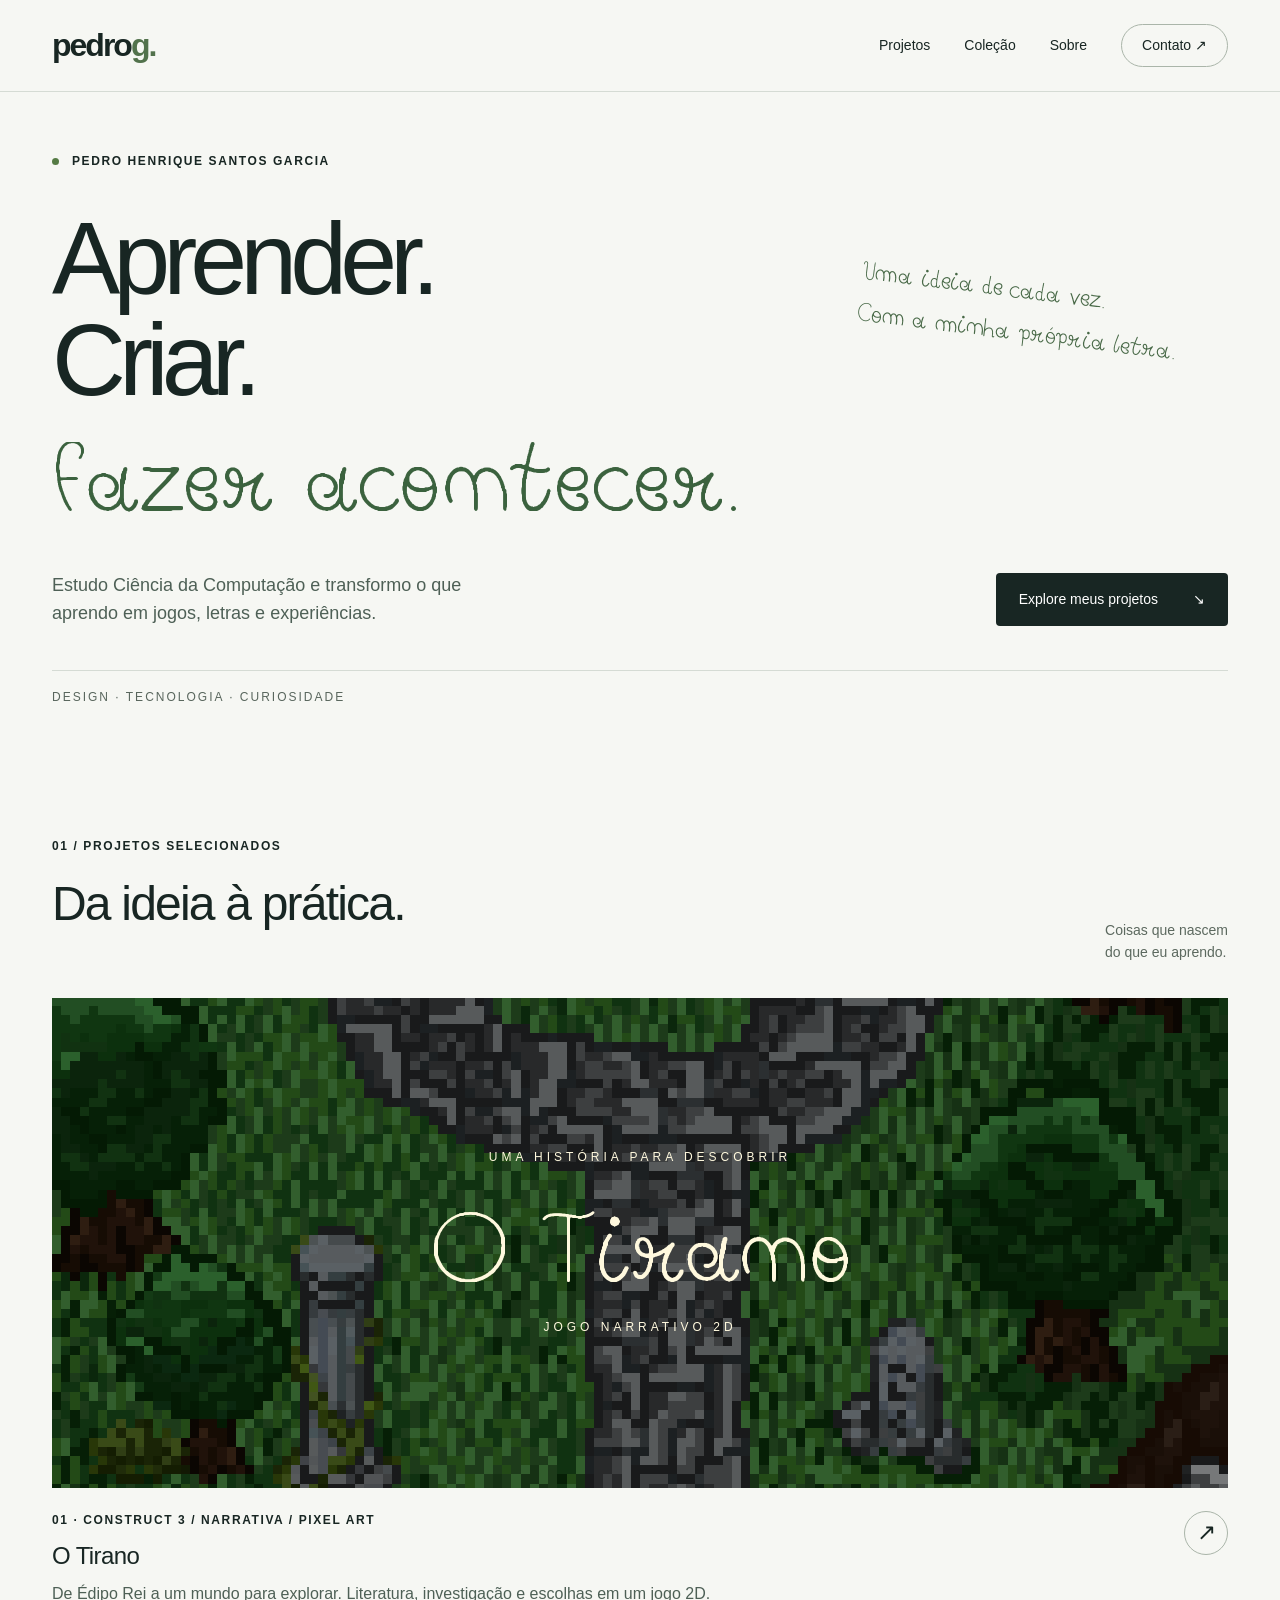
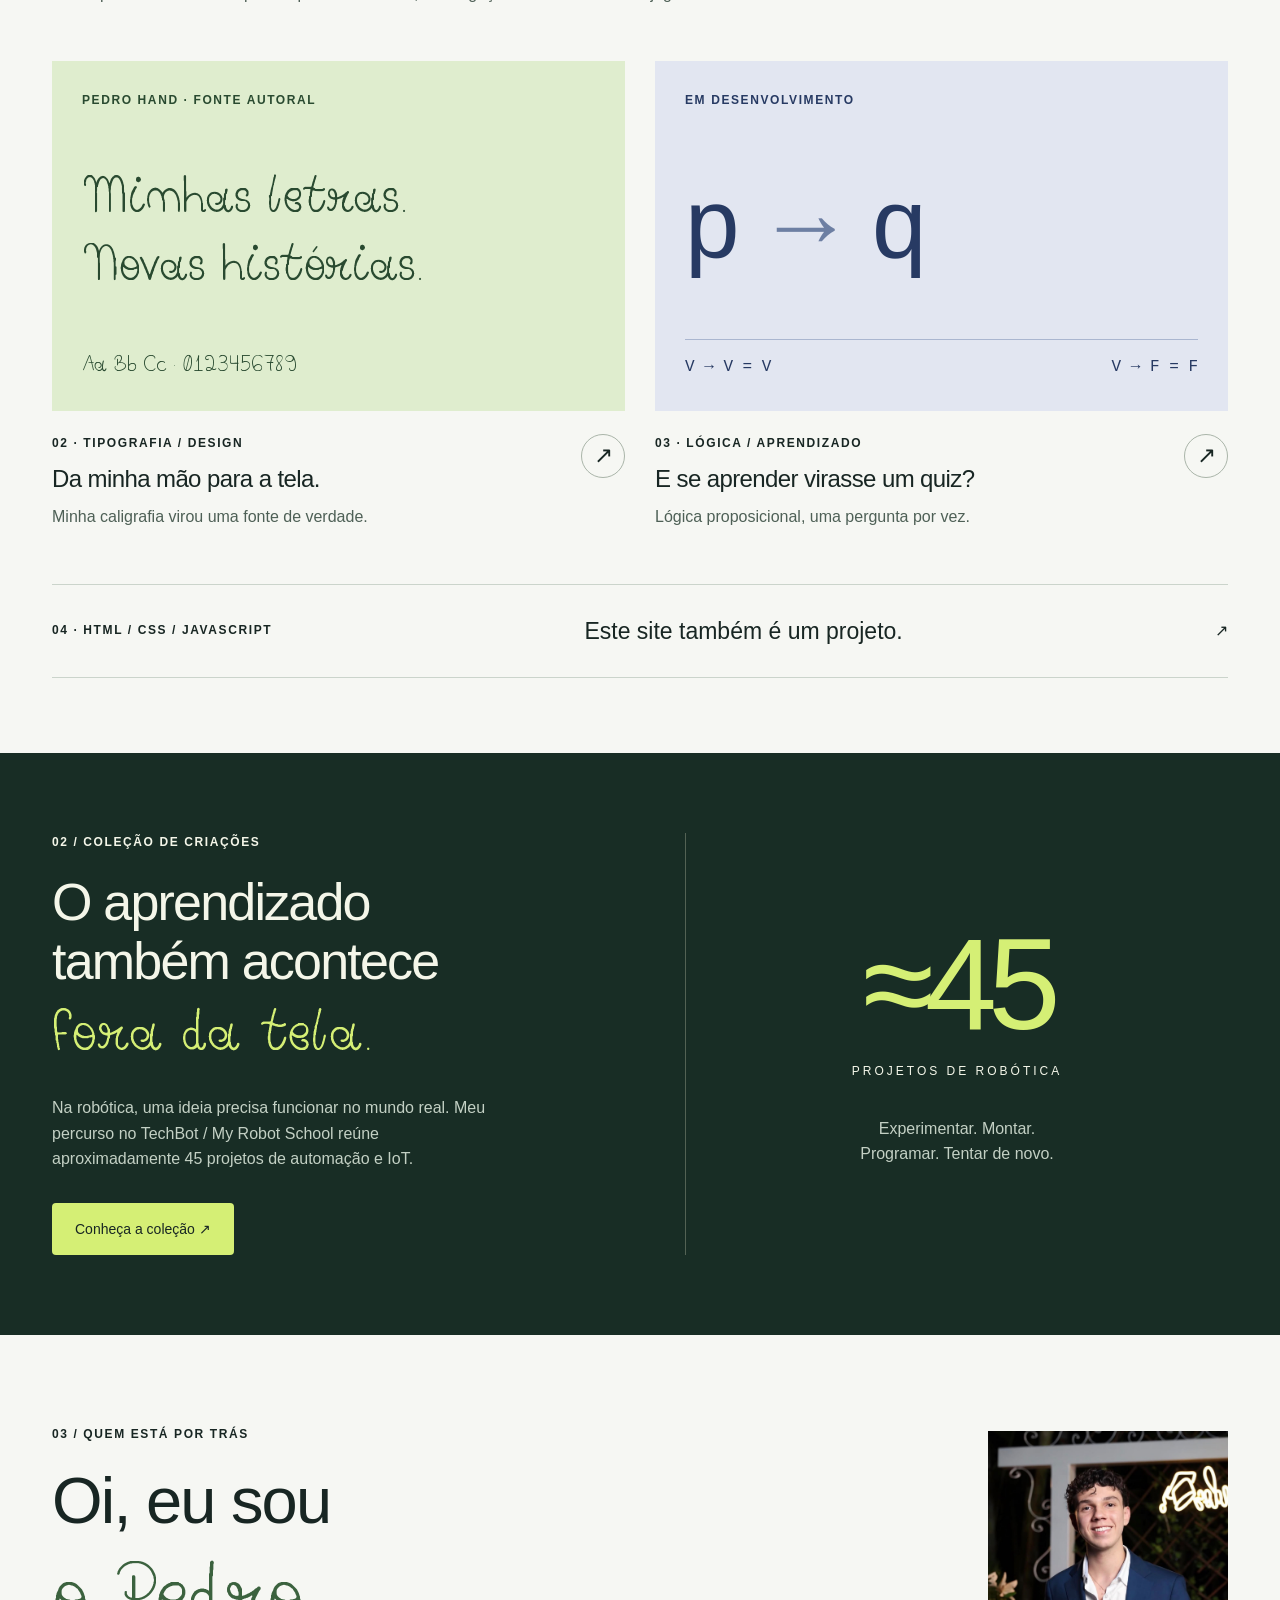
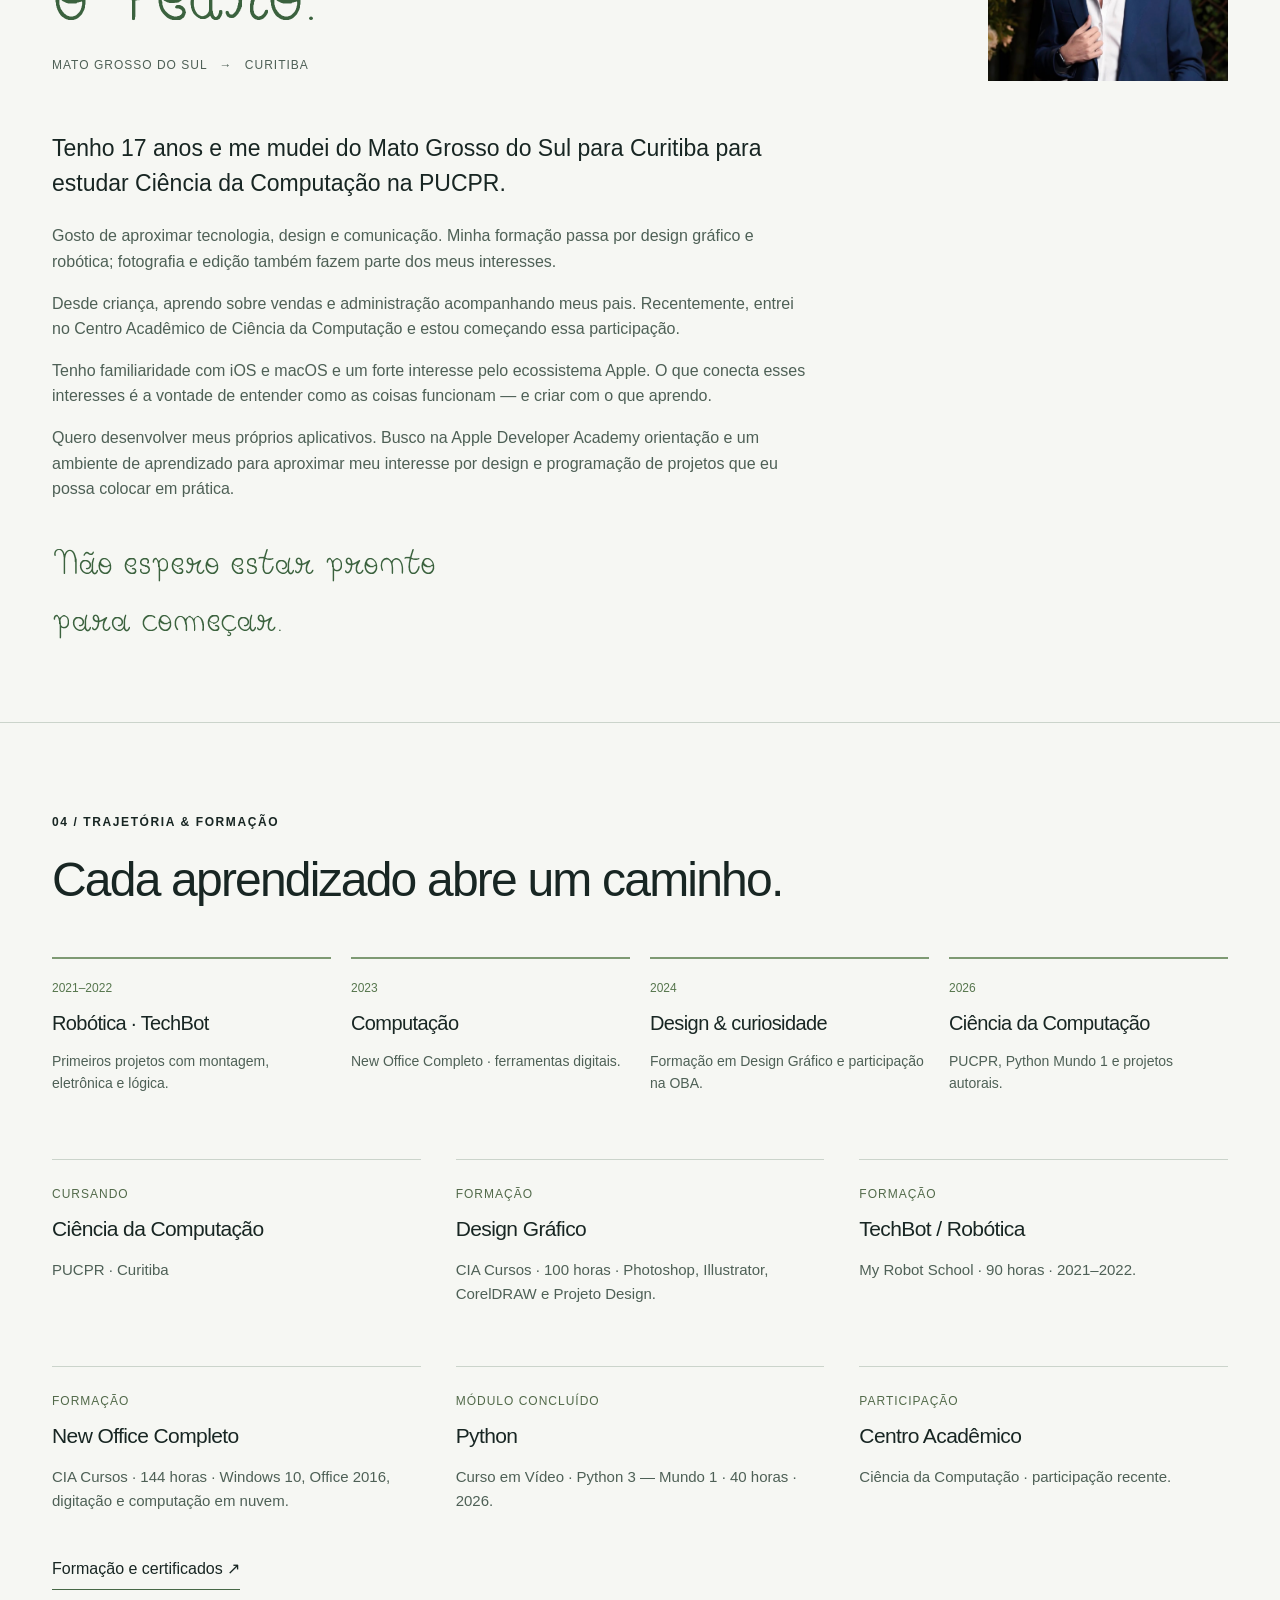
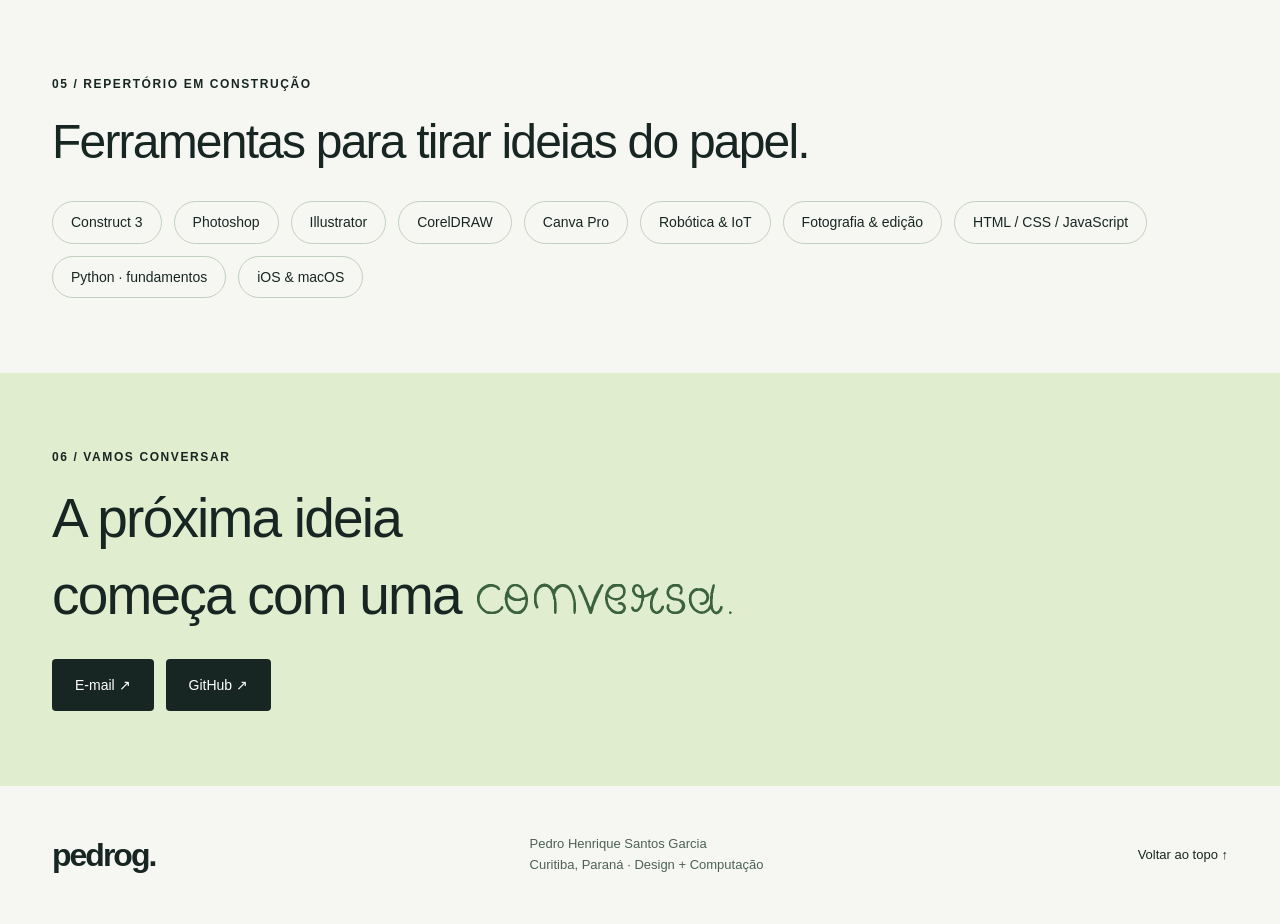
==== index.html @ 41eb8ca7 "Reposiciona retrato com formato original" ====
<!doctype html>
<html lang="pt-BR">
<head>
<meta charset="utf-8">
<meta name="viewport" content="width=device-width, initial-scale=1">
<meta name="description" content="Aprender, criar, fazer acontecer. Projetos de Pedro Henrique Santos Garcia: design, jogos e Ciência da Computação.">
<meta name="theme-color" content="#182623">
<title>Aprender, criar, fazer acontecer — Pedro Garcia</title>
<link rel="icon" href="assets/icons/favicon.svg" type="image/svg+xml">
<link rel="preload" href="assets/fonts/PedroHand-Regular.woff2" as="font" type="font/woff2" crossorigin>
<link rel="stylesheet" href="style.css?v=portrait-original">
<script src="script.js" defer>
</script>
</head>
<body>
<a class="skip" href="#conteudo">Pular para o conteúdo</a>
<header class="header">
<a class="brand" href="index.html" aria-label="Pedro Garcia, início">pedro<span>g.</span>
</a>
<nav aria-label="Navegação principal">
<a href="index.html#projetos">Projetos</a>
<a href="projetos/robotica-iot.html">Coleção</a>
<a href="index.html#sobre">Sobre</a>
<a class="nav-contact" href="index.html#contato">Contato <span aria-hidden="true">↗</span>
</a>
</nav>
</header>
<main id="conteudo">
<section class="hero wrap">
<div class="eyebrow">
<span class="dot">
</span> PEDRO HENRIQUE SANTOS GARCIA</div>
<h1>Aprender.<br>Criar.<br>
<span class="hand">Fazer acontecer.</span>
</h1>
<div class="hero-bottom">
<p>Estudo Ciência da Computação e transformo o que aprendo em jogos, letras e experiências.</p>
<a class="button" href="#projetos">Explore meus projetos <span aria-hidden="true">↘</span>
</a>
</div>
<div class="hero-note">Uma ideia de cada vez.<br>Com a minha própria letra.</div>
<div class="hero-index">DESIGN · TECNOLOGIA · CURIOSIDADE</div>
</section>
<section id="projetos" class="wrap section">
<div class="section-heading">
<div>
<span class="eyebrow">01 / PROJETOS SELECIONADOS</span>
<h2>Da ideia à prática.</h2>
</div>
<p>Coisas que nascem<br>do que eu aprendo.</p>
</div>
<a class="featured project-link" href="projetos/o-tirano.html">
<div class="game-cover">
<img src="assets/images/tirano-mapa.png" alt="Mapa em pixel art de O Tirano, com uma estrada entre árvores e ruínas" width="1920" height="1920">
<div class="game-title">
<span>UMA HISTÓRIA PARA DESCOBRIR</span>
<strong>O Tirano</strong>
<span>JOGO NARRATIVO 2D</span>
</div>
</div>
<div class="project-info">
<div>
<span class="eyebrow">01 · CONSTRUCT 3 / NARRATIVA / PIXEL ART</span>
<h3>O Tirano</h3>
<p>De Édipo Rei a um mundo para explorar. Literatura, investigação e escolhas em um jogo 2D.</p>
</div>
<span class="round" aria-label="Conhecer O Tirano">↗</span>
</div>
</a>
<div class="project-grid">
<a class="project-link" href="projetos/fonte-autoral.html">
<div class="font-cover">
<span class="eyebrow">PEDRO HAND · FONTE AUTORAL</span>
<span class="hand">Minhas letras.<br>Novas histórias.</span>
<span>Aa Bb Cc · 0123456789</span>
</div>
<div class="project-info">
<div>
<span class="eyebrow">02 · TIPOGRAFIA / DESIGN</span>
<h3>Da minha mão para a tela.</h3>
<p>Minha caligrafia virou uma fonte de verdade.</p>
</div>
<span class="round" aria-hidden="true">↗</span>
</div>
</a>
<a class="project-link" href="projetos/quiz-logica.html">
<div class="logic-cover">
<span class="eyebrow">EM DESENVOLVIMENTO</span>
<span class="logic">p <span>→</span> q</span>
<div class="truth">
<span>V → V = V</span>
<span>V → F = F</span>
</div>
</div>
<div class="project-info">
<div>
<span class="eyebrow">03 · LÓGICA / APRENDIZADO</span>
<h3>E se aprender virasse um quiz?</h3>
<p>Lógica proposicional, uma pergunta por vez.</p>
</div>
<span class="round" aria-hidden="true">↗</span>
</div>
</a>
</div>
<a class="portfolio-row" href="projetos/portfolio-web.html">
<span class="eyebrow">04 · HTML / CSS / JAVASCRIPT</span>
<strong>Este site também é um projeto.</strong>
<span aria-hidden="true">↗</span>
</a>
</section>
<section class="collection-band">
<div class="wrap collection-layout">
<div>
<span class="eyebrow">02 / COLEÇÃO DE CRIAÇÕES</span>
<h2>O aprendizado<br>também acontece<br>
<span class="hand">fora da tela.</span>
</h2>
<p>Na robótica, uma ideia precisa funcionar no mundo real. Meu percurso no TechBot / My Robot School reúne aproximadamente 45 projetos de automação e IoT.</p>
<a class="button light" href="projetos/robotica-iot.html">Conheça a coleção ↗</a>
</div>
<div class="collection-number">
<strong>≈45</strong>
<span>PROJETOS DE ROBÓTICA</span>
<p>Experimentar. Montar.<br>Programar. Tentar de novo.</p>
</div>
</div>
</section>
<section id="sobre" class="wrap section about">
<div class="about-intro">
<div>
<span class="eyebrow">03 / QUEM ESTÁ POR TRÁS</span>
<h2>Oi, eu sou<br>
<span class="hand">o Pedro.</span>
</h2>
<p class="location">MATO GROSSO DO SUL <span>→</span> CURITIBA</p>
</div>
<figure class="portrait-original"><img src="assets/images/pedro-retrato.png" alt="Pedro sorrindo, de blazer azul e camisa branca." width="1179" height="1227" loading="lazy"></figure>
</div>
<div class="about-copy">
<p class="lead">Tenho 17 anos e me mudei do Mato Grosso do Sul para Curitiba para estudar Ciência da Computação na PUCPR.</p>
<p>Gosto de aproximar tecnologia, design e comunicação. Minha formação passa por design gráfico e robótica; fotografia e edição também fazem parte dos meus interesses.</p>
<p>Desde criança, aprendo sobre vendas e administração acompanhando meus pais. Recentemente, entrei no Centro Acadêmico de Ciência da Computação e estou começando essa participação.</p>
<p>Tenho familiaridade com iOS e macOS e um forte interesse pelo ecossistema Apple. O que conecta esses interesses é a vontade de entender como as coisas funcionam — e criar com o que aprendo.</p>
<p>Quero desenvolver meus próprios aplicativos. Busco na Apple Developer Academy orientação e um ambiente de aprendizado para aproximar meu interesse por design e programação de projetos que eu possa colocar em prática.</p>
<blockquote class="hand">Não espero estar pronto<br>para começar.</blockquote>
</div>
</section>
<section class="wrap section trajectory">
<span class="eyebrow">04 / TRAJETÓRIA & FORMAÇÃO</span>
<h2>Cada aprendizado abre um caminho.</h2>
<ol class="timeline">
<li><span>2021–2022</span><h3>Robótica · TechBot</h3><p>Primeiros projetos com montagem, eletrônica e lógica.</p></li>
<li><span>2023</span><h3>Computação</h3><p>New Office Completo · ferramentas digitais.</p></li>
<li><span>2024</span><h3>Design & curiosidade</h3><p>Formação em Design Gráfico e participação na OBA.</p></li>
<li><span>2026</span><h3>Ciência da Computação</h3><p>PUCPR, Python Mundo 1 e projetos autorais.</p></li>
</ol>
<div class="courses">
<article>
<span>CURSANDO</span>
<h3>Ciência da Computação</h3>
<p>PUCPR · Curitiba</p>
</article>
<article>
<span>FORMAÇÃO</span>
<h3>Design Gráfico</h3>
<p>CIA Cursos · 100 horas · Photoshop, Illustrator, CorelDRAW e Projeto Design.</p>
</article>
<article>
<span>FORMAÇÃO</span>
<h3>TechBot / Robótica</h3>
<p>My Robot School · 90 horas · 2021–2022.</p>
</article>
<article>
<span>FORMAÇÃO</span>
<h3>New Office Completo</h3>
<p>CIA Cursos · 144 horas · Windows 10, Office 2016, digitação e computação em nuvem.</p>
</article>
<article>
<span>MÓDULO CONCLUÍDO</span>
<h3>Python</h3>
<p>Curso em Vídeo · Python 3 — Mundo 1 · 40 horas · 2026.</p>
</article>
<article>
<span>PARTICIPAÇÃO</span>
<h3>Centro Acadêmico</h3>
<p>Ciência da Computação · participação recente.</p>
</article>
</div>
<a class="text-link" href="certificados.html">Formação e certificados ↗</a>
</section>
<section class="wrap section toolkit">
<span class="eyebrow">05 / REPERTÓRIO EM CONSTRUÇÃO</span>
<h2>Ferramentas para tirar ideias do papel.</h2>
<div class="tags">
<span>Construct 3</span>
<span>Photoshop</span>
<span>Illustrator</span>
<span>CorelDRAW</span>
<span>Canva Pro</span>
<span>Robótica & IoT</span>
<span>Fotografia & edição</span>
<span>HTML / CSS / JavaScript</span>
<span>Python · fundamentos</span>
<span>iOS & macOS</span>
</div>
</section>
<section id="contato" class="contact">
<div class="wrap">
<span class="eyebrow">06 / VAMOS CONVERSAR</span>
<h2>A próxima ideia<br>começa com uma <span class="hand">conversa.</span>
</h2>
<div data-contact>
<a class="button" href="mailto:ex.pedrog@gmail.com">ex.pedrog@gmail.com ↗</a>
<a class="button" href="https://github.com/expedrog-dev">GitHub ↗</a>
</div>
</div>
</section>
</main>
<footer>
<a class="brand" href="index.html">pedrog.</a>
<p>Pedro Henrique Santos Garcia<br>Curitiba, Paraná · Design + Computação</p>
<a href="#conteudo">Voltar ao topo ↑</a>
</footer>
</body>
</html>
---- style.css ----
@font-face {
  font-family:Pedro Hand;
  src:url('assets/fonts/PedroHand-Regular.woff2') format('woff2');
  font-display:swap
}

* {
  box-sizing:border-box
}

html {
  scroll-behavior:smooth;
  scroll-padding-top:100px
}

body {
  margin:0;
  background:#f6f7f3;
  color:#182623;
  font-family:Arial,Helvetica,sans-serif;
  font-size:16px;
  line-height:1.6
}

a {
  color:inherit;
  text-decoration:none
}

button,input,textarea,select {
  font:inherit
}

a,button,input,textarea,select {
  touch-action:manipulation
}

a:focus-visible,button:focus-visible,input:focus-visible,textarea:focus-visible,select:focus-visible {
  outline:3px solid #ab411f;
  outline-offset:6px
}

::selection {
  background:#d5ef75;
  color:#182623
}

.wrap {
  max-width:1280px;
  margin:auto;
  padding-left:52px;
  padding-right:52px
}

.header {
  display:flex;
  align-items:center;
  justify-content:space-between;
  padding:20px 52px;
  max-width:1384px;
  margin:auto;
  border-bottom:1px solid #d5dbd4
}

.brand {
  font-size:32px;
  font-weight:800;
  letter-spacing:-2px
}

.brand span {
  color:#52724c
}

.header nav {
  display:flex;
  gap:34px;
  align-items:center;
  font-size:14px
}

.nav-contact {
  border:1px solid #aab5a9;
  border-radius:30px;
  padding:9px 20px
}

.skip {
  position:fixed;
  top:-100px;
  background:#d5ef75;
  padding:12px;
  z-index:10
}

.skip:focus {
  top:0
}

.eyebrow {
  font-size:12px;
  letter-spacing:1.6px;
  font-weight:700;
  display:block
}

.dot {
  display:inline-block;
  background:#557b44;
  width:7px;
  height:7px;
  border-radius:50%;
  margin-right:8px
}

.hero {
  position:relative;
  padding-top:60px;
  padding-bottom:40px
}

.hero h1 {
  font-size:clamp(64px,8vw,112px);
  line-height:.98;
  letter-spacing:-7px;
  font-weight:500;
  margin:38px 0 34px
}

.hand {
  font-family:Pedro Hand,cursive;
  font-weight:400;
  letter-spacing:0
}

.hero h1 .hand {
  font-size:.95em;
  color:#3b623e;
  line-height:1.3;
  display:inline-block
}

.hero-bottom {
  display:flex;
  justify-content:space-between;
  align-items:center;
  gap:40px
}

.hero-bottom p {
  max-width:460px;
  font-size:18px;
  margin:0
}

.button {
  display:inline-flex;
  align-items:center;
  justify-content:center;
  gap:35px;
  background:#182623;
  color:#fff;
  padding:15px 23px;
  border-radius:4px;
  font-size:14px;
  min-height:48px
}

.button:hover {
  background:#3b623e
}

.hero-note {
  position:absolute;
  right:100px;
  top:175px;
  transform:rotate(7deg);
  font-family:Pedro Hand,cursive;
  font-size:26px;
  color:#476846
}

.hero-index {
  margin-top:42px;
  border-top:1px solid #d5dbd4;
  padding-top:17px;
  font-size:12px;
  letter-spacing:2px;
  color:#59665d
}

.section {
  padding-top:90px;
  padding-bottom:75px
}

.section-heading {
  display:flex;
  justify-content:space-between;
  align-items:end;
  margin-bottom:34px
}

.section-heading p {
  font-size:14px;
  color:#5c695f;
  margin:0
}

h2 {
  font-size:clamp(32px,4vw,48px);
  font-weight:500;
  line-height:1.15;
  letter-spacing:-1.8px;
  margin:20px 0 32px
}

h3 {
  line-height:1.3;
  font-size:24px;
  font-weight:500;
  letter-spacing:-.6px;
  margin:10px 0
}

p {
  color:#4e6056
}

img {
  max-width:100%;
  display:block
}

.game-cover {
  height:490px;
  position:relative;
  overflow:hidden;
  background:#193820
}

.game-cover img {
  width:100%;
  height:100%;
  object-fit:cover;
  object-position:50% 47%;
  image-rendering:pixelated;
  filter:brightness(.56);
  transition:transform .5s
}

.game-title {
  position:absolute;
  inset:0;
  display:flex;
  align-items:center;
  justify-content:center;
  flex-direction:column;
  color:#fff9de
}

.game-title strong {
  font:100px 'Pedro Hand',cursive;
  line-height:1.5
}

.game-title span {
  font-size:12px;
  letter-spacing:4px
}

.project-info {
  display:flex;
  justify-content:space-between;
  gap:20px;
  padding:23px 0 32px
}

.project-info p {
  margin:7px 0 0;
  max-width:680px
}

.round {
  flex-shrink:0;
  width:44px;
  height:44px;
  border:1px solid #aab5a9;
  border-radius:50%;
  display:grid;
  place-items:center;
  font-size:23px
}

.project-link:hover .round {
  background:#d5ef75
}

.project-link:hover .game-cover img {
  transform:scale(1.025)
}

.project-grid {
  display:grid;
  grid-template-columns:1fr 1fr;
  gap:30px;
  margin-top:22px
}

.font-cover,.logic-cover {
  height:350px;
  display:flex;
  flex-direction:column;
  justify-content:space-between;
  padding:30px
}

.font-cover {
  background:#dfedce;
  color:#294a30
}

.font-cover>.hand {
  font-size:52px;
  line-height:1.3
}

.font-cover>span:last-child {
  font-family:Pedro Hand,cursive;
  font-size:23px
}

.logic-cover {
  background:#e2e6f1;
  color:#273a63
}

.logic {
  font-size:98px;
  line-height:1;
  letter-spacing:-5px
}

.logic>span {
  color:#6d7fa3
}

.truth {
  display:flex;
  justify-content:space-between;
  border-top:1px solid #aab6d0;
  padding-top:15px;
  font-family:monospace
}

.portfolio-row {
  display:flex;
  gap:25px;
  align-items:center;
  justify-content:space-between;
  border-block:1px solid #cbd4cb;
  padding:28px 0;
  margin-top:22px
}

.portfolio-row strong {
  font-size:23px;
  font-weight:500
}

.collection-band {
  background:#182d25;
  color:#f4f6e9
}

.collection-layout {
  display:grid;
  grid-template-columns:1fr 1fr;
  gap:90px;
  padding-top:80px;
  padding-bottom:80px
}

.collection-band h2 {
  font-size:52px
}

.collection-band h2 .hand {
  color:#d5ef75;
  font-size:1.16em
}

.collection-band p {
  color:#c3d0c4;
  max-width:440px
}

.light {
  background:#d5ef75;
  color:#182623;
  margin-top:15px
}

.light:hover {
  background:#e4f6ae
}

.collection-number {
  display:flex;
  flex-direction:column;
  align-items:center;
  justify-content:center;
  border-left:1px solid #536254
}

.collection-number strong {
  font-size:130px;
  font-weight:400;
  letter-spacing:-9px;
  color:#d5ef75;
  line-height:1.2
}

.collection-number>span {
  font-size:12px;
  letter-spacing:3px
}

.collection-number p {
  text-align:center;
  margin-top:35px
}

.about {
  display:grid;
  grid-template-columns:1fr 1fr;
  gap:90px
}

.about h2 {
  font-size:65px
}

.about h2 .hand {
  font-size:1.3em;
  color:#3b623e
}

.location {
  font-size:12px;
  letter-spacing:1px;
  margin-top:40px
}

.location span {
  padding:0 8px
}

.lead {
  font-size:23px;
  line-height:1.5;
  color:#182623
}

.about blockquote {
  font-size:36px;
  color:#3b623e;
  margin:30px 0 0
}

.trajectory {
  border-top:1px solid #cbd4cb
}

.timeline {
  display:grid;
  grid-template-columns:repeat(4,1fr);
  list-style:none;
  padding:0;
  gap:20px;
  margin:50px 0
}

.timeline li {
  border-top:2px solid #7e9a73;
  padding-top:15px
}

.timeline li>span {
  font-size:12px;
  color:#56764d
}

.timeline h3 {
  font-size:20px
}

.timeline p {
  font-size:14px
}

.courses {
  display:grid;
  grid-template-columns:repeat(3,1fr);
  gap:25px 35px
}

.courses article {
  border-top:1px solid #cbd4cb;
  padding:20px 0
}

.courses article>span {
  font-size:12px;
  letter-spacing:1px;
  color:#526a4a
}

.courses h3 {
  font-size:21px
}

.courses p {
  font-size:15px
}

.text-link {
  display:inline-block;
  border-bottom:1px solid #476846;
  padding:8px 0
}

.toolkit {
  padding-top:10px
}

.tags {
  display:flex;
  flex-wrap:wrap;
  gap:12px
}

.tags span {
  border:1px solid #c3cfc0;
  border-radius:30px;
  padding:9px 18px;
  font-size:14px
}

.contact {
  background:#e0edcf;
  padding:75px 0
}

.contact h2 {
  max-width:850px;
  font-size:55px
}

.contact .hand {
  color:#3b623e;
  font-size:1.2em
}

footer {
  padding:35px 52px;
  max-width:1384px;
  margin:auto;
  display:flex;
  align-items:center;
  justify-content:space-between;
  gap:25px
}

footer p,footer>a:last-child {
  font-size:13px
}

.detail-hero {
  padding-top:40px;
  padding-bottom:45px
}

.back {
  font-size:14px;
  display:inline-block;
  margin-bottom:45px
}

.detail-hero h1 {
  font-size:clamp(50px,7vw,88px);
  font-weight:500;
  letter-spacing:-4px;
  line-height:1.08;
  margin:24px 0
}

.detail-hero .lead {
  max-width:820px
}

.meta {
  display:flex;
  flex-wrap:wrap;
  gap:12px;
  margin-top:30px
}

.meta span {
  font-size:13px;
  border:1px solid #bdcbbb;
  padding:7px 14px;
  border-radius:25px
}

.detail-content {
  max-width:1000px
}

.detail-content>section {
  padding:45px 0;
  border-bottom:1px solid #cbd4cb
}

.detail-content h2 {
  font-size:34px
}

.detail-content p {
  max-width:790px
}

.detail-visual {
  margin:0
}

.detail-visual img {
  width:100%;
  max-height:600px;
  object-fit:cover
}

.detail-visual figcaption,figcaption {
  font-size:13px;
  color:#5b685d;
  margin-top:10px
}

.two-col {
  display:grid;
  grid-template-columns:1fr 1fr;
  gap:35px
}

.two-col h3 {
  font-size:22px
}

.two-col figure {
  margin:0
}

.two-col img {
  width:100%;
  height:320px;
  object-fit:cover
}

.note {
  padding:28px;
  background:#e8eee3;
  border-left:3px solid #64865c
}

.note p {
  margin:0
}

.specimen {
  background:#dfedce;
  padding:40px;
  margin-top:30px
}

.specimen label {
  display:block;
  font-size:14px;
  margin-bottom:12px
}

.specimen textarea {
  display:block;
  width:100%;
  resize:vertical;
  min-height:210px;
  border:1px solid #87a77b;
  background:transparent;
  padding:20px;
  font-family:Pedro Hand,cursive;
  font-size:48px;
  line-height:1.5;
  color:#294a30
}

.specimen .controls {
  display:flex;
  align-items:center;
  gap:18px;
  margin-top:20px;
  flex-wrap:wrap
}

.specimen .controls label {
  margin:0
}

.specimen input {
  accent-color:#294a30
}

.process {
  padding-left:24px
}

.process li {
  padding:10px 0 10px 10px
}

.status {
  display:inline-block;
  background:#e3e8f5;
  color:#283e69;
  padding:5px 12px;
  border-radius:20px;
  font-size:14px
}

.empty {
  padding:45px;
  border:1px dashed #91a18a;
  background:#edf1e8
}

.empty h3 {
  font-family:Pedro Hand,cursive;
  font-size:35px
}

.filters {
  display:flex;
  gap:10px;
  flex-wrap:wrap;
  margin:25px 0
}

.filters button {
  background:transparent;
  border:1px solid #83977a;
  border-radius:25px;
  padding:9px 18px;
  color:#294a30;
  cursor:pointer
}

.filters button[aria-pressed=true] {
  background:#294a30;
  color:#fff
}

.collection-grid {
  display:grid;
  grid-template-columns:repeat(2,1fr);
  gap:25px
}

.collection-grid article {
  padding:25px;
  border:1px solid #bac9b3
}

.collection-grid video {
  width:100%
}

.collection-grid img {
  aspect-ratio:4/3;
  object-fit:cover
}

.collection-empty[hidden], [hidden] {
  display:none!important
}

.next {
  display:flex;
  justify-content:space-between;
  align-items:center;
  padding:35px 0;
  margin-bottom:35px;
  font-size:23px
}

.glyphs {
  background:white;
  object-fit:contain!important;
  height:auto!important;
  max-height:none!important
}

@media(min-width:1500px) {
  .hero h1 {
  font-size:112px
}


}

@media(max-width:900px) {
  .wrap {
  padding-left:28px;
  padding-right:28px
}

.header {
  padding:18px 28px
}

.hero h1 {
  letter-spacing:-4px
}

.hero-note {
  right:45px;
  top:155px;
  font-size:22px
}

.hero-bottom {
  align-items:start
}

.game-cover {
  height:390px
}

.font-cover,.logic-cover {
  height:300px;
  padding:23px
}

.font-cover>.hand {
  font-size:39px
}

.collection-layout,.about {
  gap:35px
}

.collection-band h2 {
  font-size:42px
}

.collection-number strong {
  font-size:100px
}

.courses {
  grid-template-columns:1fr 1fr
}

.timeline {
  grid-template-columns:1fr 1fr
}

.portfolio-row {
  flex-wrap:wrap
}

.portfolio-row .eyebrow {
  width:100%
}


}

@media(max-width:600px) {
  .wrap {
  padding-left:22px;
  padding-right:22px
}

.header {
  padding:15px 22px;
  align-items:center
}

.brand {
  font-size:27px
}

.header nav {
  gap:14px;
  font-size:13px
}

.nav-contact {
  border:0;
  padding:0
}

.nav-contact span {
  display:none
}

.hero {
  padding-top:40px
}

.hero h1 {
  font-size:62px;
  letter-spacing:-3px;
  margin:35px 0 25px
}

.hero h1 .hand {
  font-size:.84em;
  line-height:1.6
}

.hero-note {
  position:static;
  transform:none;
  font-size:22px;
  margin:25px 0 0;
  display:none
}

.hero-bottom {
  display:block
}

.hero-bottom p {
  font-size:17px
}

.hero-bottom .button {
  margin-top:24px
}

.hero-index {
  font-size:10px;
  letter-spacing:1.2px;
  margin-top:30px
}

.eyebrow {
  font-size:11px;
  letter-spacing:1.2px
}

.section {
  padding-top:55px;
  padding-bottom:45px
}

.section-heading {
  display:block
}

.section-heading p {
  display:none
}

h2 {
  letter-spacing:-1px
}

.game-cover {
  height:320px
}

.game-title strong {
  font-size:72px
}

.game-title span {
  font-size:9px;
  letter-spacing:2px
}

.project-grid {
  grid-template-columns:1fr;
  gap:20px
}

.project-info {
  padding:20px 0
}

h3 {
  font-size:23px
}

.project-info p {
  font-size:15px
}

.round {
  width:36px;
  height:36px
}

.font-cover,.logic-cover {
  height:300px;
  padding:25px
}

.font-cover>.hand {
  font-size:44px
}

.portfolio-row strong {
  font-size:20px;
  max-width:80%
}

.collection-layout {
  grid-template-columns:1fr;
  padding-top:50px;
  padding-bottom:50px
}

.collection-band h2 {
  font-size:39px
}

.collection-number {
  border-left:0;
  border-top:1px solid #536254;
  padding-top:35px
}

.collection-number strong {
  font-size:100px
}

.collection-number p {
  margin-bottom:0;
  margin-top:20px
}

.about {
  grid-template-columns:1fr;
  gap:5px
}

.about h2 {
  font-size:52px
}

.location {
  margin-top:20px
}

.lead {
  font-size:20px
}

.courses {
  grid-template-columns:1fr;
  gap:0
}

.timeline {
  gap:15px;
  margin:35px 0
}

.timeline h3 {
  font-size:18px
}

.toolkit {
  padding-top:10px
}

.tags {
  gap:8px
}

.tags span {
  font-size:13px;
  padding:7px 12px
}

.contact {
  padding:45px 0
}

.contact h2 {
  font-size:37px
}

footer {
  padding:30px 22px;
  align-items:start;
  flex-wrap:wrap
}

footer p {
  margin:0;
  max-width:200px
}

.detail-hero {
  padding-top:25px
}

.back {
  margin-bottom:25px
}

.detail-hero h1 {
  font-size:50px;
  letter-spacing:-2px
}

.two-col {
  grid-template-columns:1fr
}

.detail-content>section {
  padding:30px 0
}

.specimen {
  padding:20px
}

.specimen textarea {
  font-size:36px
}

.collection-grid {
  grid-template-columns:1fr
}

.empty {
  padding:25px
}

.next {
  font-size:19px
}

.detail-visual img {
  max-height:420px
}


}

@media(prefers-reduced-motion:reduce) {
  html {
  scroll-behavior:auto
}

*,*::before,*::after {
  transition:none!important;
  animation:none!important
}


}

@media(max-width:360px) {
  .header {
  flex-wrap:wrap;
  gap:12px
}

.header nav {
  width:100%;
  justify-content:space-between;
  gap:10px
}

.hero h1 {
  font-size:56px
}

.hero h1 .hand {
  font-size:.8em
}

.detail-hero h1 {
  font-size:44px
}


}


[data-contact] {
  display:flex;
  flex-wrap:wrap;
  gap:12px;
  align-items:center
}


.detail-visual.wrap {
  margin-left:auto;
  margin-right:auto
}



/* Retrato, registros originais de 2021 e documentos de formação. */
/* Retrato independente: dimensões naturais, sem recorte ou altura fixa. */
.about { display: block; }
.about-intro { display: grid; grid-template-columns: 1fr auto; align-items: center; gap: 40px; margin-bottom: 44px; }
.about-intro h2 { margin-bottom: 0; }
.about-intro .location { margin-top: 20px; }
.portrait-original { width: 240px; max-width: 100%; margin: 0; }
.portrait-original img { display: block; width: 100%; height: auto; max-height: none; aspect-ratio: auto; object-fit: contain; border-radius: 0; }
.about-copy { max-width: 760px; }
@media (max-width: 600px) {
  .about-intro { grid-template-columns: 1fr; gap: 24px; margin-bottom: 28px; }
  .portrait-original { width: 220px; }
}

.collection-grid { grid-template-columns: repeat(3, minmax(0, 1fr)); gap: 20px; }
.collection-grid article { padding: 0 0 22px; overflow: hidden; }
.collection-grid article h3, .collection-grid article p { margin-left: 20px; margin-right: 20px; }
.collection-grid article h3 { font-size: 24px; margin-top: 22px; }
.record-photo { overflow: hidden; background: #dce4d8; }
.collection-grid .record-photo img { width: 100%; max-width: none; height: auto; aspect-ratio: auto; object-fit: initial; }
.certificate-list { padding-top: 15px; padding-bottom: 70px; }
.certificate-card { display: grid; grid-template-columns: 1fr 1fr; gap: 40px; padding: 40px 0; border-top: 1px solid #cbd4cb; align-items: center; }
.certificate-card img { width: 100%; border: 1px solid #cbd4cb; }
.certificate-card h2 { font-size: 30px; margin: 15px 0; }
@media (max-width: 900px) { .collection-grid { grid-template-columns: 1fr; } .record-photo { max-height: none; } .certificate-card { gap: 25px; } }
@media (max-width: 600px) { .certificate-card { grid-template-columns: 1fr; } }
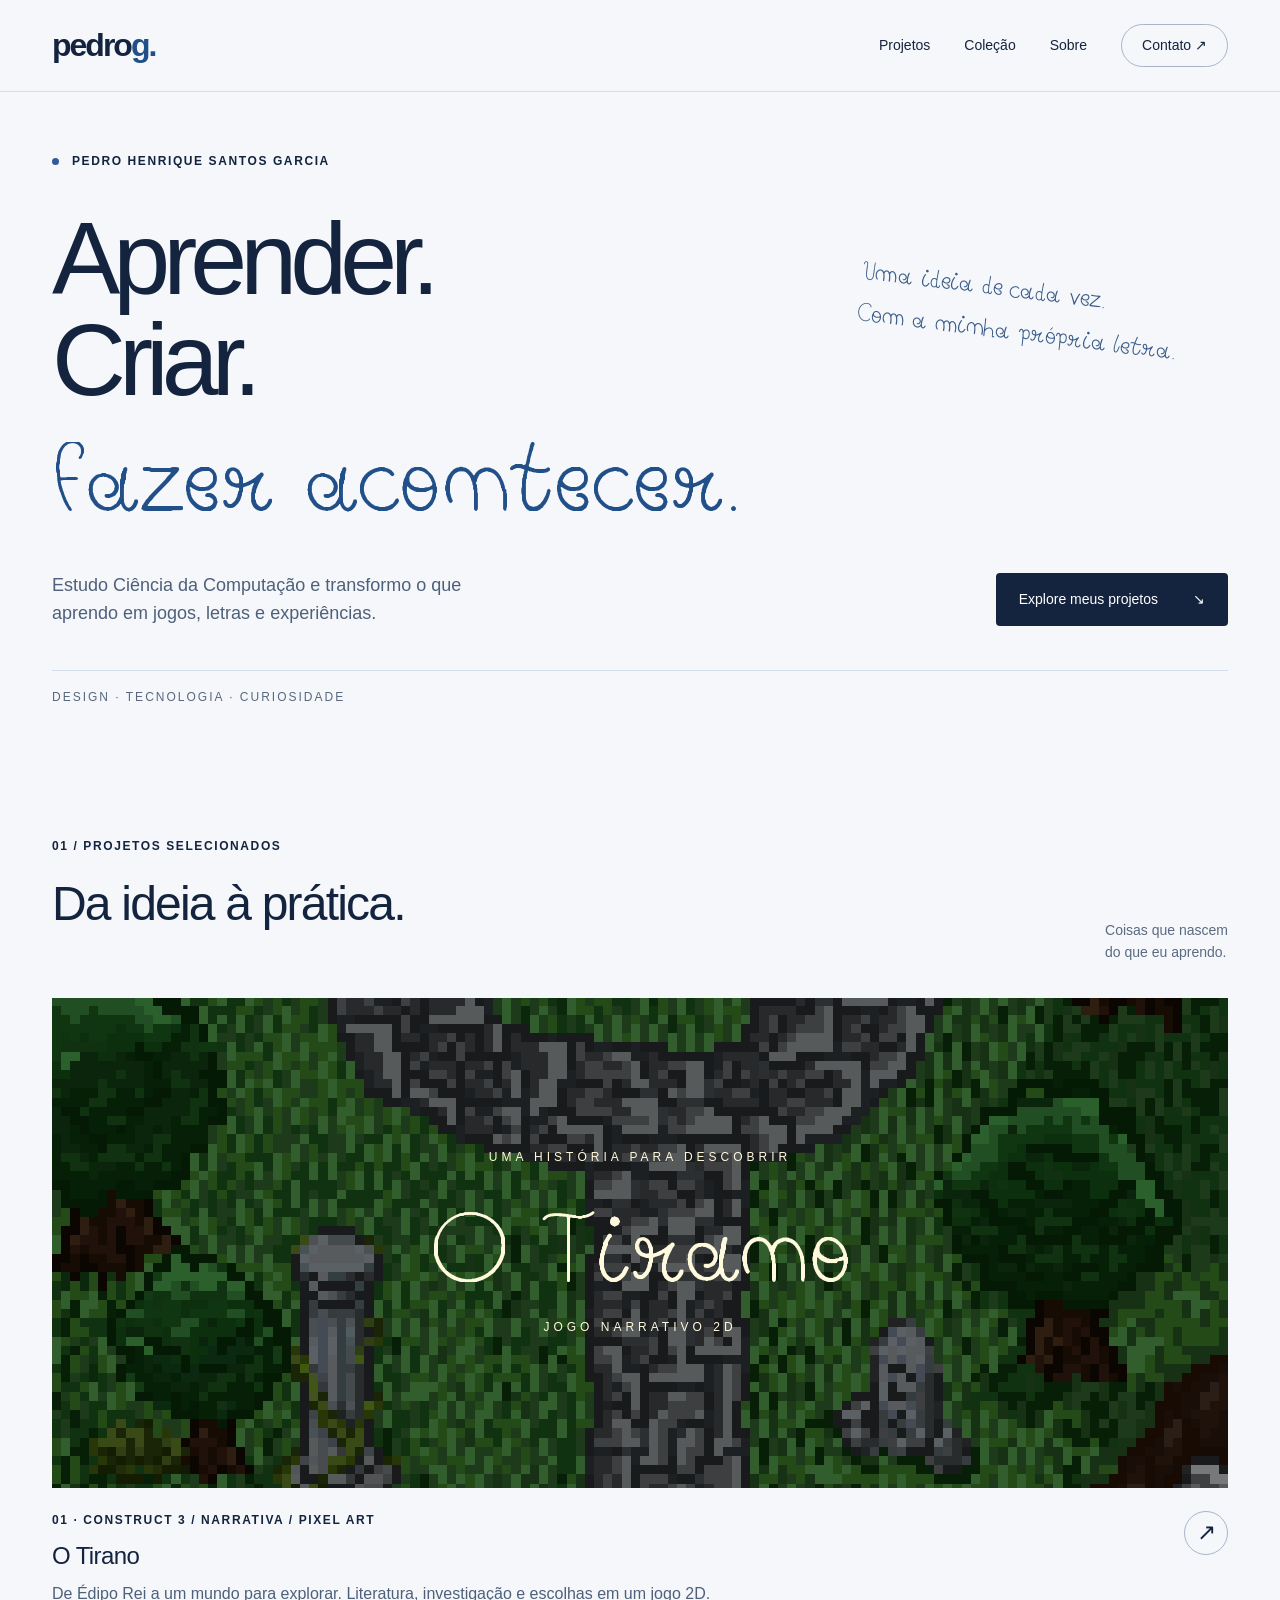
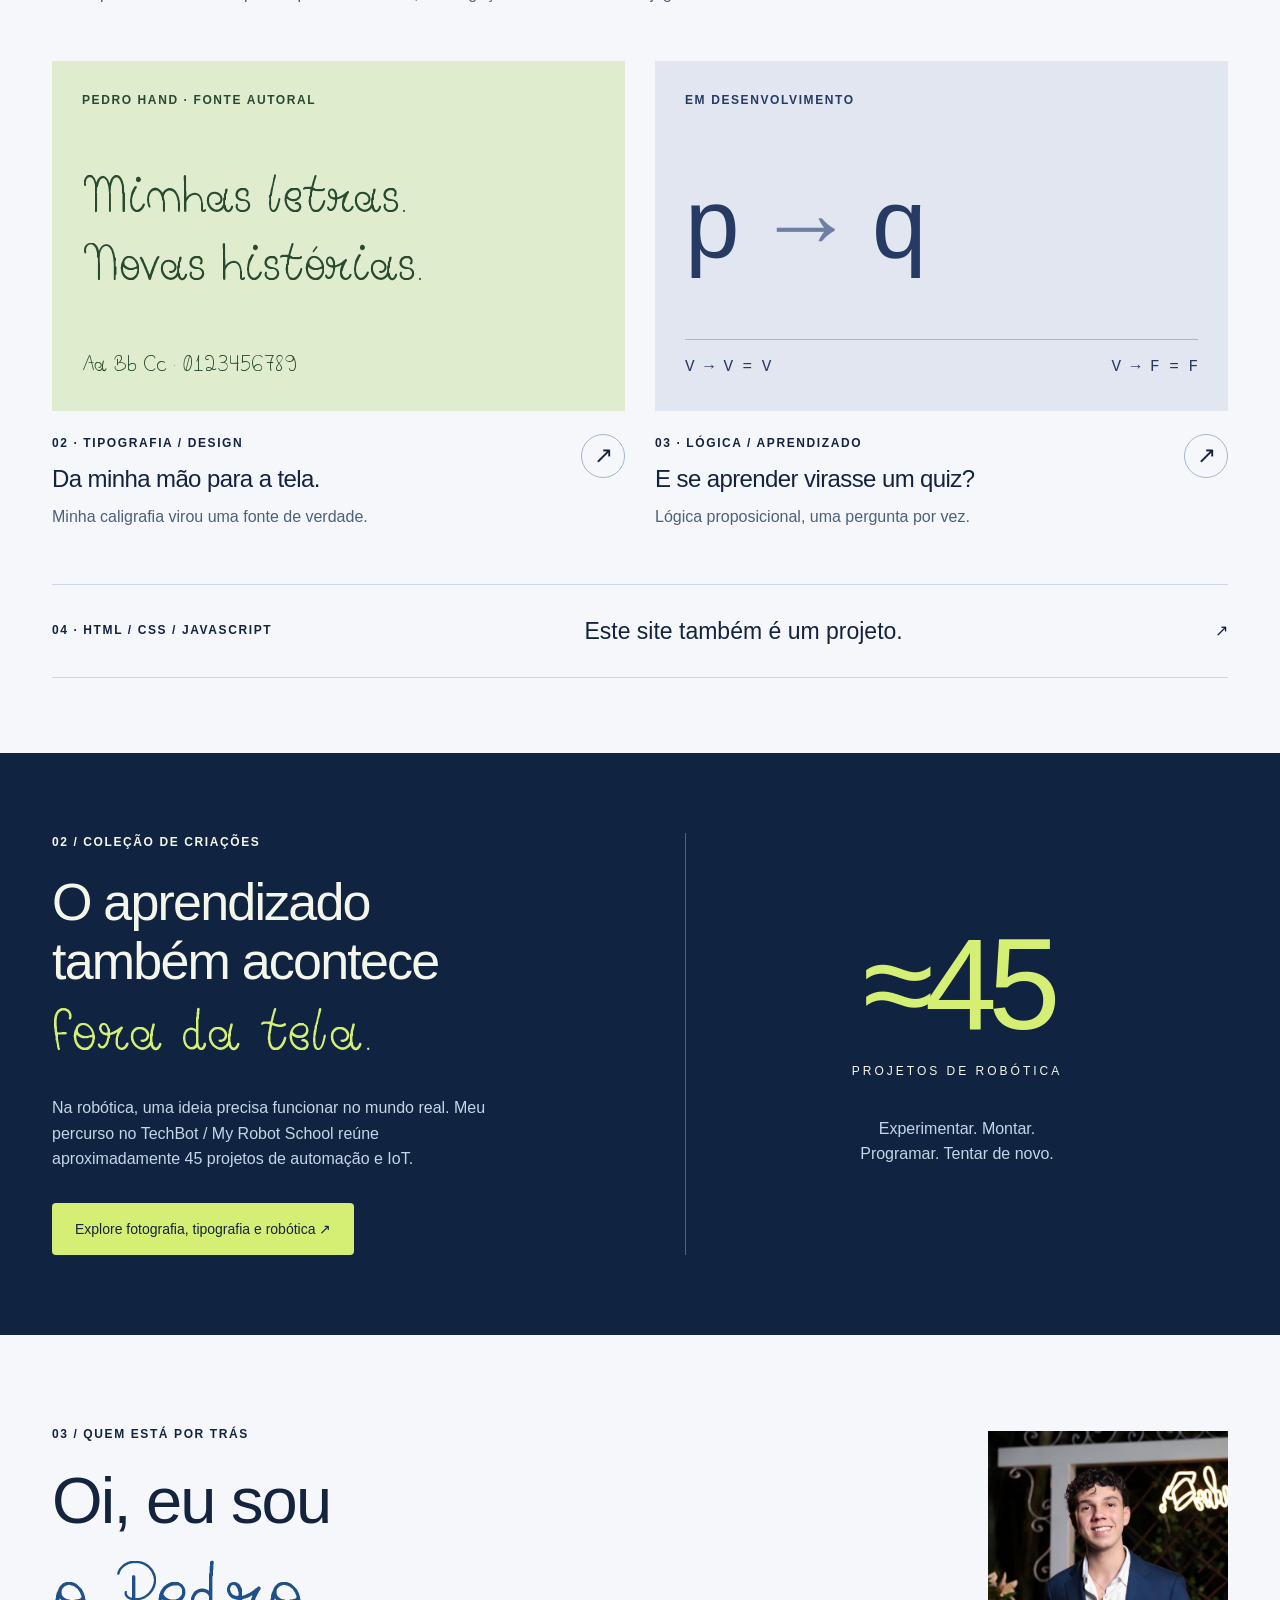
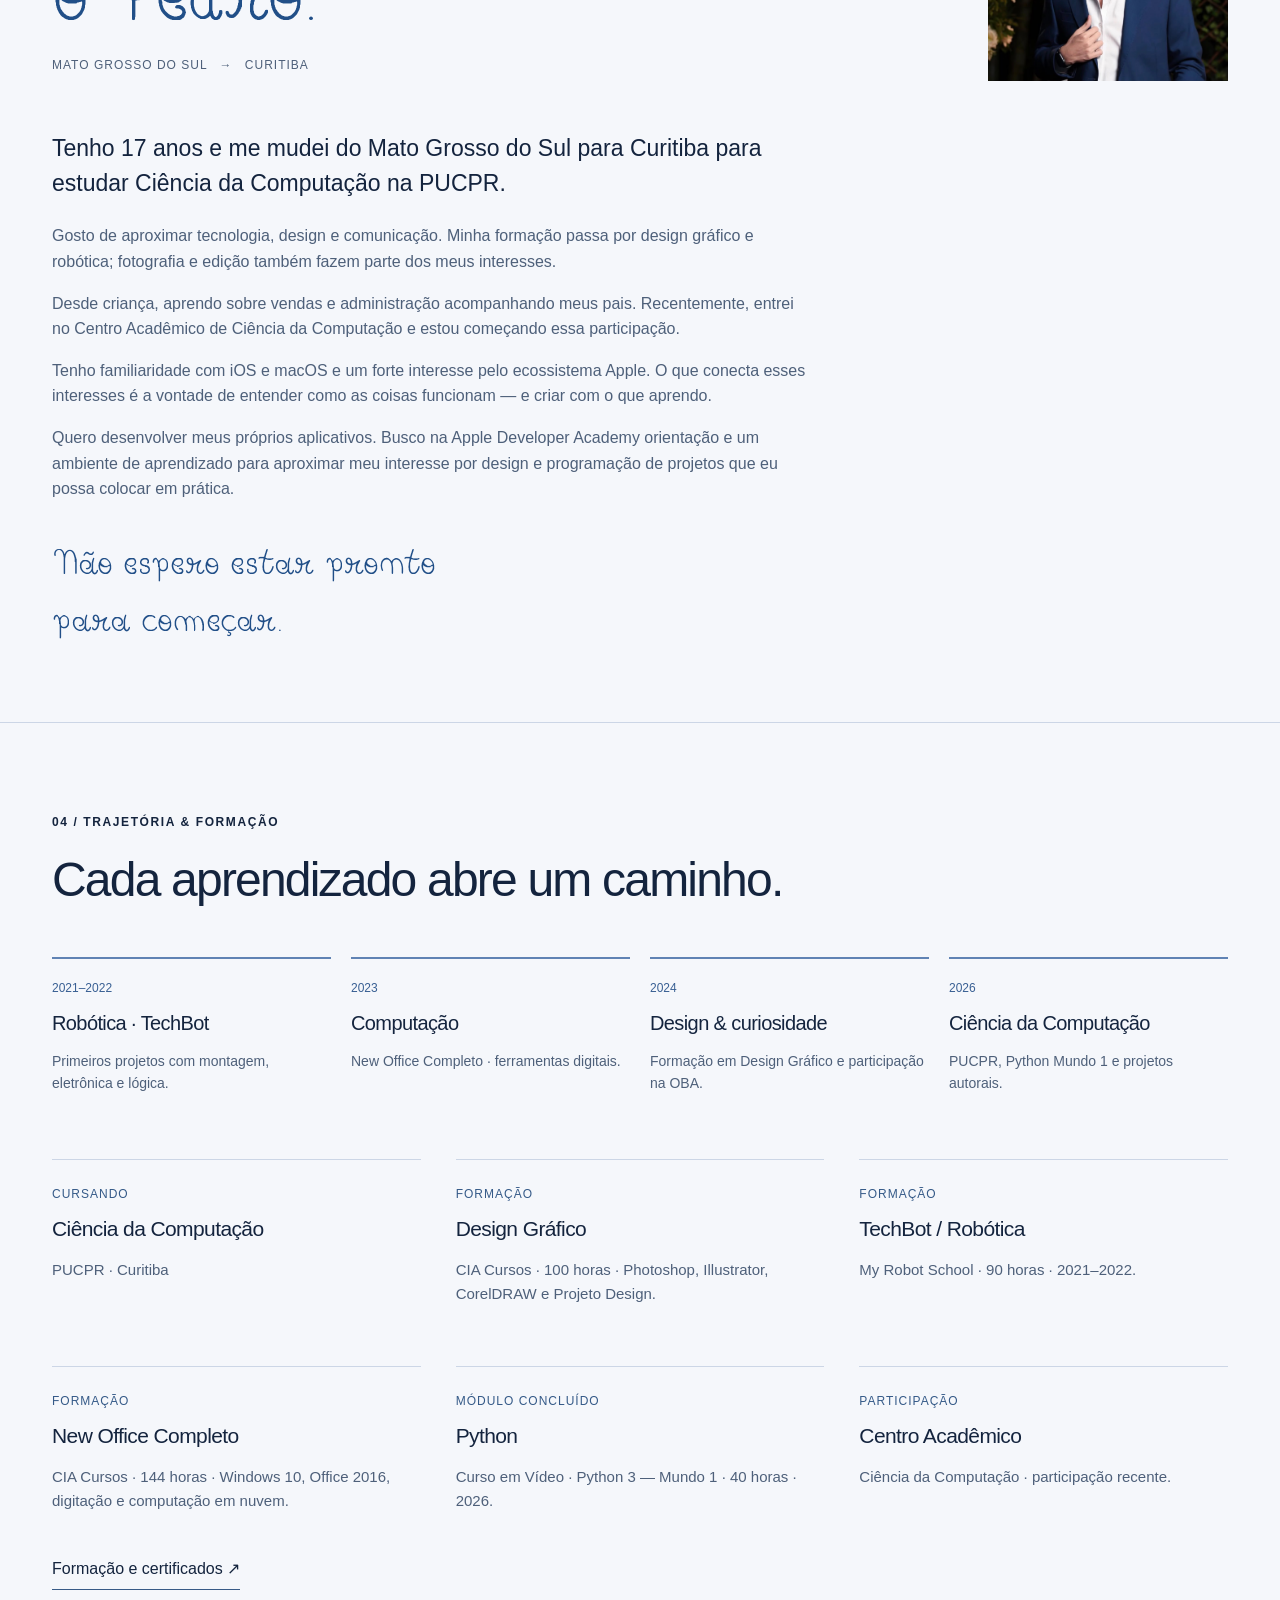
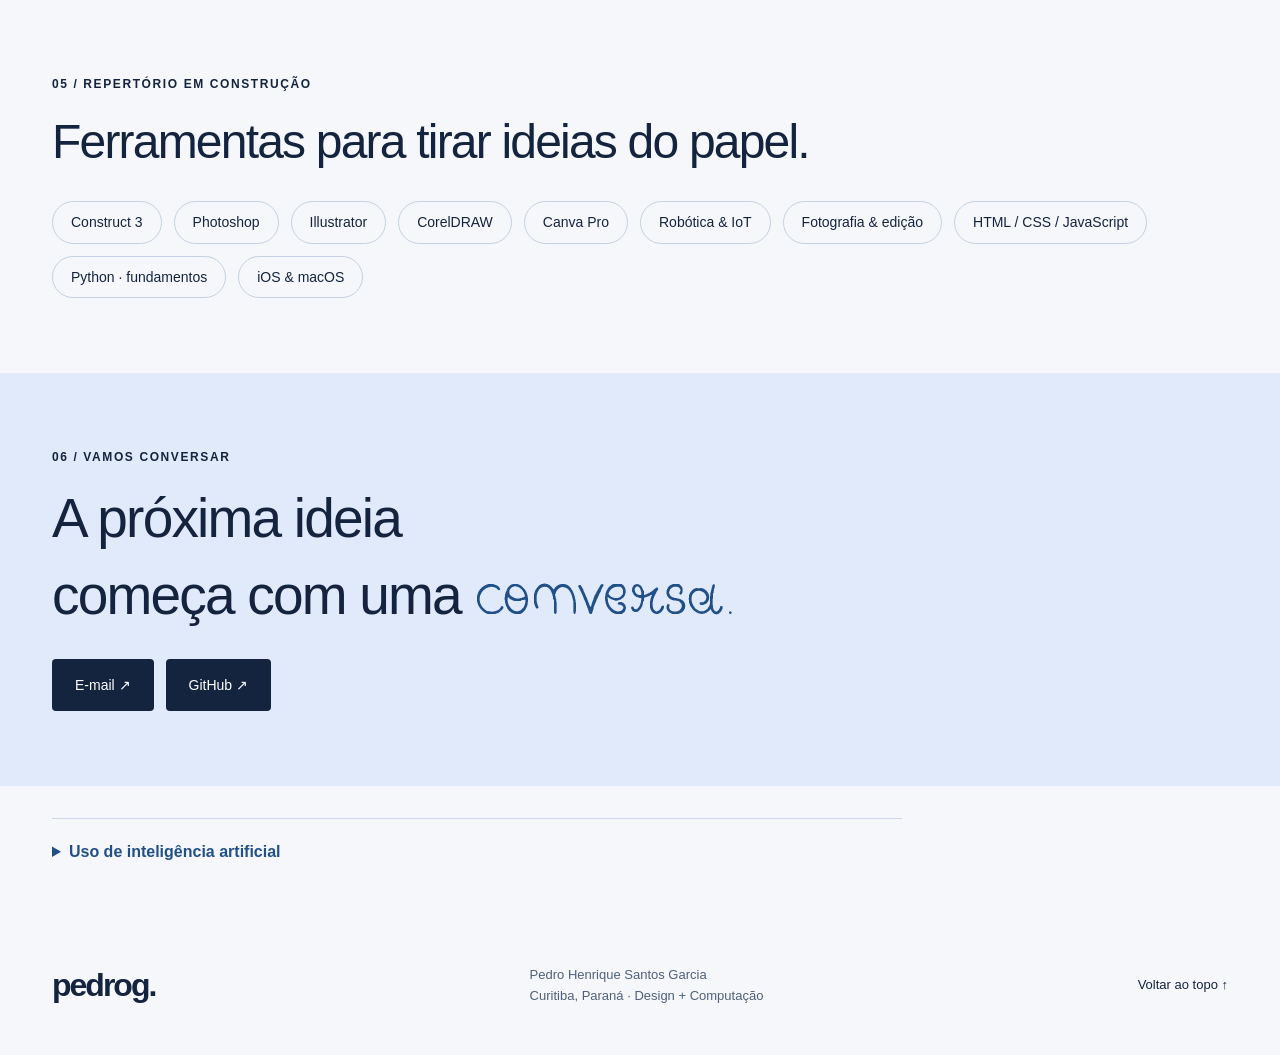
==== commit 52ec6618: "Adota azul-marinho e cria coleção conectada com fotografia, tipografia e robótica" ====
--- a/index.html
+++ b/index.html
@@ -4,11 +4,11 @@
 <meta charset="utf-8">
 <meta name="viewport" content="width=device-width, initial-scale=1">
 <meta name="description" content="Aprender, criar, fazer acontecer. Projetos de Pedro Henrique Santos Garcia: design, jogos e Ciência da Computação.">
-<meta name="theme-color" content="#182623">
+<meta name="theme-color" content="#14243e">
 <title>Aprender, criar, fazer acontecer — Pedro Garcia</title>
 <link rel="icon" href="assets/icons/favicon.svg" type="image/svg+xml">
 <link rel="preload" href="assets/fonts/PedroHand-Regular.woff2" as="font" type="font/woff2" crossorigin>
-<link rel="stylesheet" href="style.css?v=portrait-original">
+<link rel="stylesheet" href="style.css?v=navy-collection">
 <script src="script.js" defer>
 </script>
 </head>
@@ -19,7 +19,7 @@
 </a>
 <nav aria-label="Navegação principal">
 <a href="index.html#projetos">Projetos</a>
-<a href="projetos/robotica-iot.html">Coleção</a>
+<a href="colecao.html">Coleção</a>
 <a href="index.html#sobre">Sobre</a>
 <a class="nav-contact" href="index.html#contato">Contato <span aria-hidden="true">↗</span>
 </a>
@@ -116,7 +116,7 @@
 <span class="hand">fora da tela.</span>
 </h2>
 <p>Na robótica, uma ideia precisa funcionar no mundo real. Meu percurso no TechBot / My Robot School reúne aproximadamente 45 projetos de automação e IoT.</p>
-<a class="button light" href="projetos/robotica-iot.html">Conheça a coleção ↗</a>
+<a class="button light" href="colecao.html">Explore fotografia, tipografia e robótica ↗</a>
 </div>
 <div class="collection-number">
 <strong>≈45</strong>
@@ -215,6 +215,7 @@
 </div>
 </div>
 </section>
+<div class="wrap"><details class="ai-disclosure"><summary>Uso de inteligência artificial</summary><p>Usei o ChatGPT, da OpenAI, para apoiar a organização e a revisão dos textos. A implementação e os ajustes deste site em HTML, CSS e JavaScript tiveram auxílio do Codex, da OpenAI. Em O Tirano, usei o ChatGPT como apoio à programação em blocos no Construct 3. As fotografias publicadas são registros originais, sem geração ou alteração por IA. Os mapas do jogo foram desenhados pela Maria.</p></details></div>
 </main>
 <footer>
 <a class="brand" href="index.html">pedrog.</a>
--- a/style.css
+++ b/style.css
@@ -15,8 +15,8 @@
 
 body {
   margin:0;
-  background:#f6f7f3;
-  color:#182623;
+  background:#f5f7fb;
+  color:#14243e;
   font-family:Arial,Helvetica,sans-serif;
   font-size:16px;
   line-height:1.6
@@ -42,7 +42,7 @@
 
 ::selection {
   background:#d5ef75;
-  color:#182623
+  color:#14243e
 }
 
 .wrap {
@@ -59,7 +59,7 @@
   padding:20px 52px;
   max-width:1384px;
   margin:auto;
-  border-bottom:1px solid #d5dbd4
+  border-bottom:1px solid #d5ddea
 }
 
 .brand {
@@ -69,7 +69,7 @@
 }
 
 .brand span {
-  color:#52724c
+  color:#214f88
 }
 
 .header nav {
@@ -80,7 +80,7 @@
 }
 
 .nav-contact {
-  border:1px solid #aab5a9;
+  border:1px solid #a7b5cc;
   border-radius:30px;
   padding:9px 20px
 }
@@ -106,7 +106,7 @@
 
 .dot {
   display:inline-block;
-  background:#557b44;
+  background:#315b9a;
   width:7px;
   height:7px;
   border-radius:50%;
@@ -135,7 +135,7 @@
 
 .hero h1 .hand {
   font-size:.95em;
-  color:#3b623e;
+  color:#214f88;
   line-height:1.3;
   display:inline-block
 }
@@ -158,7 +158,7 @@
   align-items:center;
   justify-content:center;
   gap:35px;
-  background:#182623;
+  background:#14243e;
   color:#fff;
   padding:15px 23px;
   border-radius:4px;
@@ -167,7 +167,7 @@
 }
 
 .button:hover {
-  background:#3b623e
+  background:#214f88
 }
 
 .hero-note {
@@ -177,16 +177,16 @@
   transform:rotate(7deg);
   font-family:Pedro Hand,cursive;
   font-size:26px;
-  color:#476846
+  color:#385b87
 }
 
 .hero-index {
   margin-top:42px;
-  border-top:1px solid #d5dbd4;
+  border-top:1px solid #d5ddea;
   padding-top:17px;
   font-size:12px;
   letter-spacing:2px;
-  color:#59665d
+  color:#59687e
 }
 
 .section {
@@ -203,7 +203,7 @@
 
 .section-heading p {
   font-size:14px;
-  color:#5c695f;
+  color:#5b6b82;
   margin:0
 }
 
@@ -224,7 +224,7 @@
 }
 
 p {
-  color:#4e6056
+  color:#4e607a
 }
 
 img {
@@ -285,7 +285,7 @@
   flex-shrink:0;
   width:44px;
   height:44px;
-  border:1px solid #aab5a9;
+  border:1px solid #a7b5cc;
   border-radius:50%;
   display:grid;
   place-items:center;
@@ -358,7 +358,7 @@
   gap:25px;
   align-items:center;
   justify-content:space-between;
-  border-block:1px solid #cbd4cb;
+  border-block:1px solid #ccd6e6;
   padding:28px 0;
   margin-top:22px
 }
@@ -369,7 +369,7 @@
 }
 
 .collection-band {
-  background:#182d25;
+  background:#102441;
   color:#f4f6e9
 }
 
@@ -391,13 +391,13 @@
 }
 
 .collection-band p {
-  color:#c3d0c4;
+  color:#c5d4e8;
   max-width:440px
 }
 
 .light {
   background:#d5ef75;
-  color:#182623;
+  color:#14243e;
   margin-top:15px
 }
 
@@ -410,7 +410,7 @@
   flex-direction:column;
   align-items:center;
   justify-content:center;
-  border-left:1px solid #536254
+  border-left:1px solid #4c6586
 }
 
 .collection-number strong {
@@ -443,7 +443,7 @@
 
 .about h2 .hand {
   font-size:1.3em;
-  color:#3b623e
+  color:#214f88
 }
 
 .location {
@@ -459,17 +459,17 @@
 .lead {
   font-size:23px;
   line-height:1.5;
-  color:#182623
+  color:#14243e
 }
 
 .about blockquote {
   font-size:36px;
-  color:#3b623e;
+  color:#214f88;
   margin:30px 0 0
 }
 
 .trajectory {
-  border-top:1px solid #cbd4cb
+  border-top:1px solid #ccd6e6
 }
 
 .timeline {
@@ -482,13 +482,13 @@
 }
 
 .timeline li {
-  border-top:2px solid #7e9a73;
+  border-top:2px solid #6083b4;
   padding-top:15px
 }
 
 .timeline li>span {
   font-size:12px;
-  color:#56764d
+  color:#385f93
 }
 
 .timeline h3 {
@@ -506,14 +506,14 @@
 }
 
 .courses article {
-  border-top:1px solid #cbd4cb;
+  border-top:1px solid #ccd6e6;
   padding:20px 0
 }
 
 .courses article>span {
   font-size:12px;
   letter-spacing:1px;
-  color:#526a4a
+  color:#355a88
 }
 
 .courses h3 {
@@ -526,7 +526,7 @@
 
 .text-link {
   display:inline-block;
-  border-bottom:1px solid #476846;
+  border-bottom:1px solid #385b87;
   padding:8px 0
 }
 
@@ -541,14 +541,14 @@
 }
 
 .tags span {
-  border:1px solid #c3cfc0;
+  border:1px solid #c5d1e2;
   border-radius:30px;
   padding:9px 18px;
   font-size:14px
 }
 
 .contact {
-  background:#e0edcf;
+  background:#e0eafb;
   padding:75px 0
 }
 
@@ -558,7 +558,7 @@
 }
 
 .contact .hand {
-  color:#3b623e;
+  color:#214f88;
   font-size:1.2em
 }
 
@@ -608,7 +608,7 @@
 
 .meta span {
   font-size:13px;
-  border:1px solid #bdcbbb;
+  border:1px solid #bccbe0;
   padding:7px 14px;
   border-radius:25px
 }
@@ -619,7 +619,7 @@
 
 .detail-content>section {
   padding:45px 0;
-  border-bottom:1px solid #cbd4cb
+  border-bottom:1px solid #ccd6e6
 }
 
 .detail-content h2 {
@@ -642,7 +642,7 @@
 
 .detail-visual figcaption,figcaption {
   font-size:13px;
-  color:#5b685d;
+  color:#596b83;
   margin-top:10px
 }
 
@@ -668,8 +668,8 @@
 
 .note {
   padding:28px;
-  background:#e8eee3;
-  border-left:3px solid #64865c
+  background:#e9eef7;
+  border-left:3px solid #527caf
 }
 
 .note p {
@@ -737,8 +737,8 @@
 
 .empty {
   padding:45px;
-  border:1px dashed #91a18a;
-  background:#edf1e8
+  border:1px dashed #8c9fb9;
+  background:#edf2f9
 }
 
 .empty h3 {
@@ -755,7 +755,7 @@
 
 .filters button {
   background:transparent;
-  border:1px solid #83977a;
+  border:1px solid #8099bb;
   border-radius:25px;
   padding:9px 18px;
   color:#294a30;
@@ -775,7 +775,7 @@
 
 .collection-grid article {
   padding:25px;
-  border:1px solid #bac9b3
+  border:1px solid #bacbe0
 }
 
 .collection-grid video {
@@ -1036,7 +1036,7 @@
 
 .collection-number {
   border-left:0;
-  border-top:1px solid #536254;
+  border-top:1px solid #4c6586;
   padding-top:35px
 }
 
@@ -1237,8 +1237,21 @@
 .record-photo { overflow: hidden; background: #dce4d8; }
 .collection-grid .record-photo img { width: 100%; max-width: none; height: auto; aspect-ratio: auto; object-fit: initial; }
 .certificate-list { padding-top: 15px; padding-bottom: 70px; }
-.certificate-card { display: grid; grid-template-columns: 1fr 1fr; gap: 40px; padding: 40px 0; border-top: 1px solid #cbd4cb; align-items: center; }
-.certificate-card img { width: 100%; border: 1px solid #cbd4cb; }
+.certificate-card { display: grid; grid-template-columns: 1fr 1fr; gap: 40px; padding: 40px 0; border-top: 1px solid #ccd6e6; align-items: center; }
+.certificate-card img { width: 100%; border: 1px solid #ccd6e6; }
 .certificate-card h2 { font-size: 30px; margin: 15px 0; }
 @media (max-width: 900px) { .collection-grid { grid-template-columns: 1fr; } .record-photo { max-height: none; } .certificate-card { gap: 25px; } }
 @media (max-width: 600px) { .certificate-card { grid-template-columns: 1fr; } }
+
+.collection-introduction { max-width: 760px; }
+
+
+.ai-disclosure { margin: 32px 0; padding: 20px 0; border-top: 1px solid #ccd6e6; max-width: 850px; }
+.ai-disclosure summary { cursor: pointer; font-weight: 600; color: #214f88; }
+.ai-disclosure summary:focus-visible { outline: 3px solid #ab411f; outline-offset: 6px; }
+
+.photo-selection { display: grid; grid-template-columns: 1fr 1fr; gap: 32px; align-items: start; margin: 32px 0 60px; }
+.photo-selection figure { margin: 0; }
+.photo-selection img { display: block; width: 100%; height: auto; }
+.photo-selection figcaption { font-size: 14px; margin-top: 12px; color: #4e607a; }
+@media (max-width: 600px) { .photo-selection { grid-template-columns: 1fr; } }
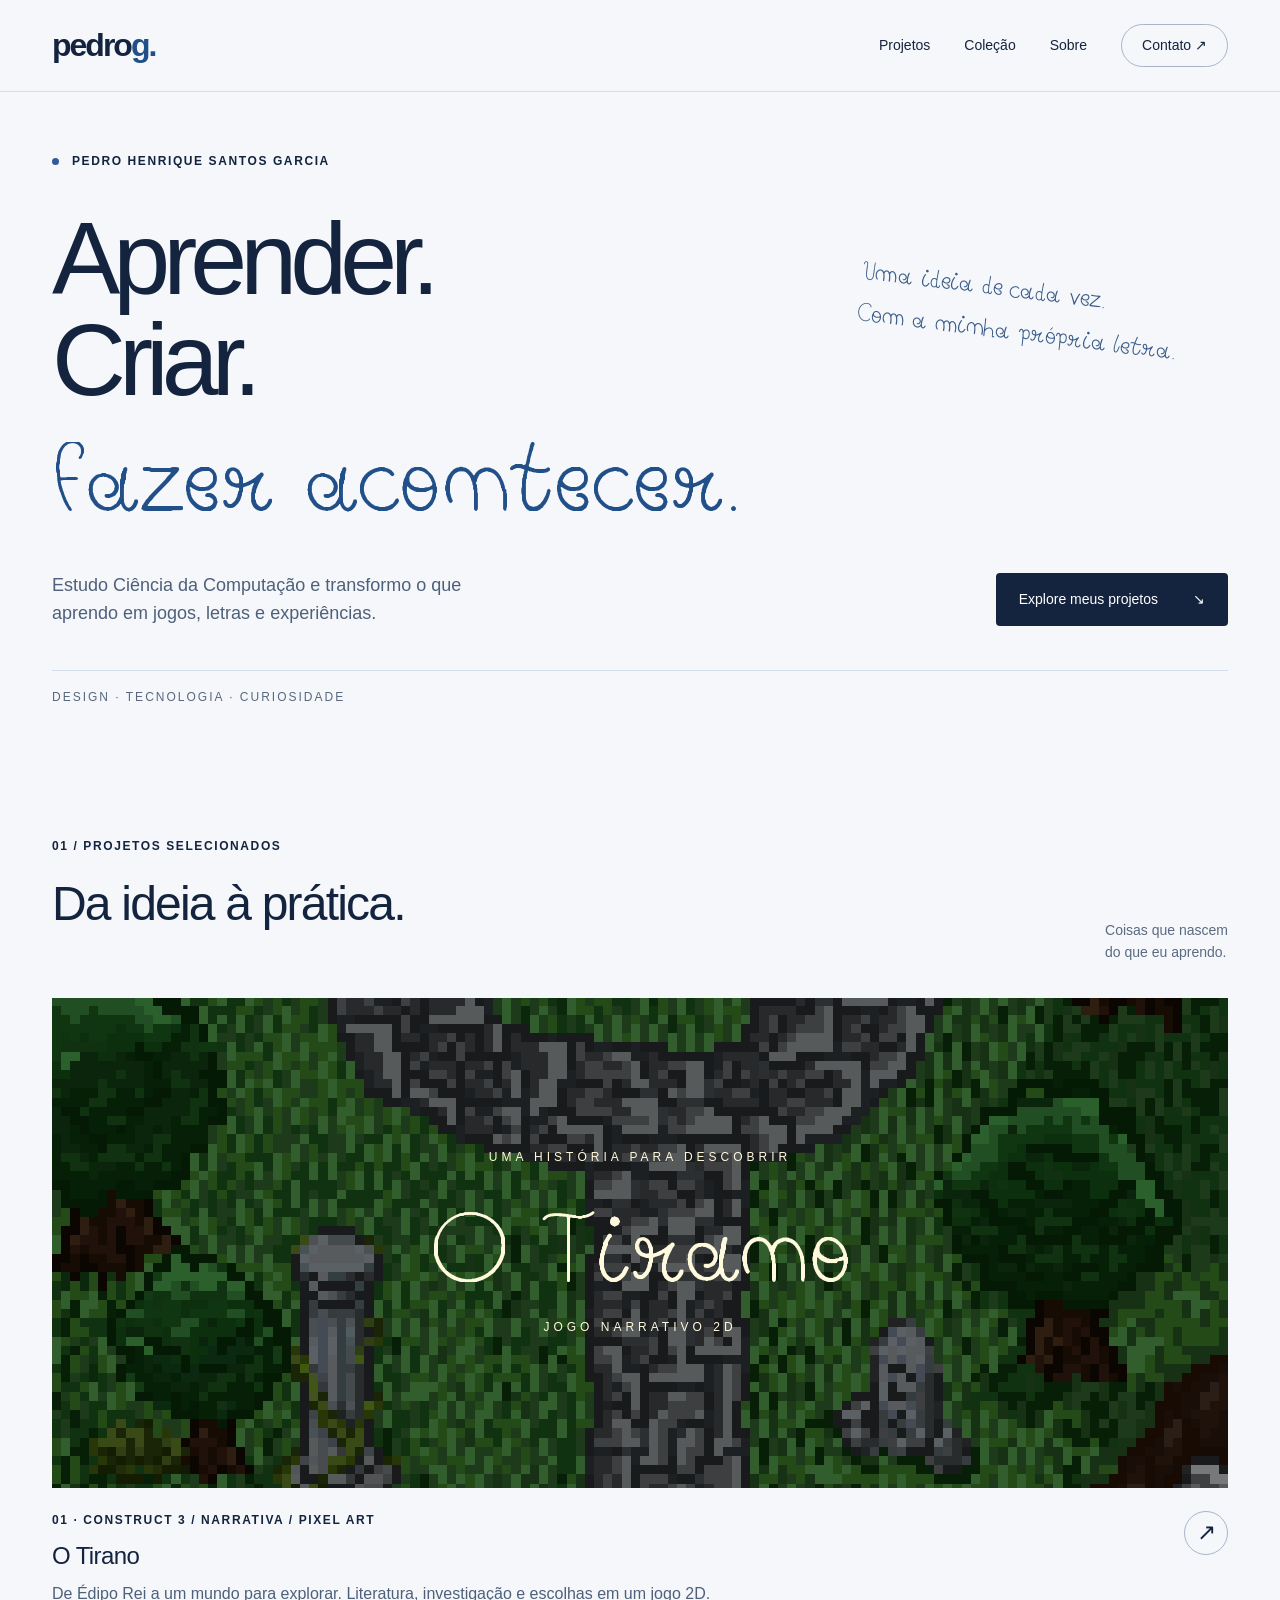
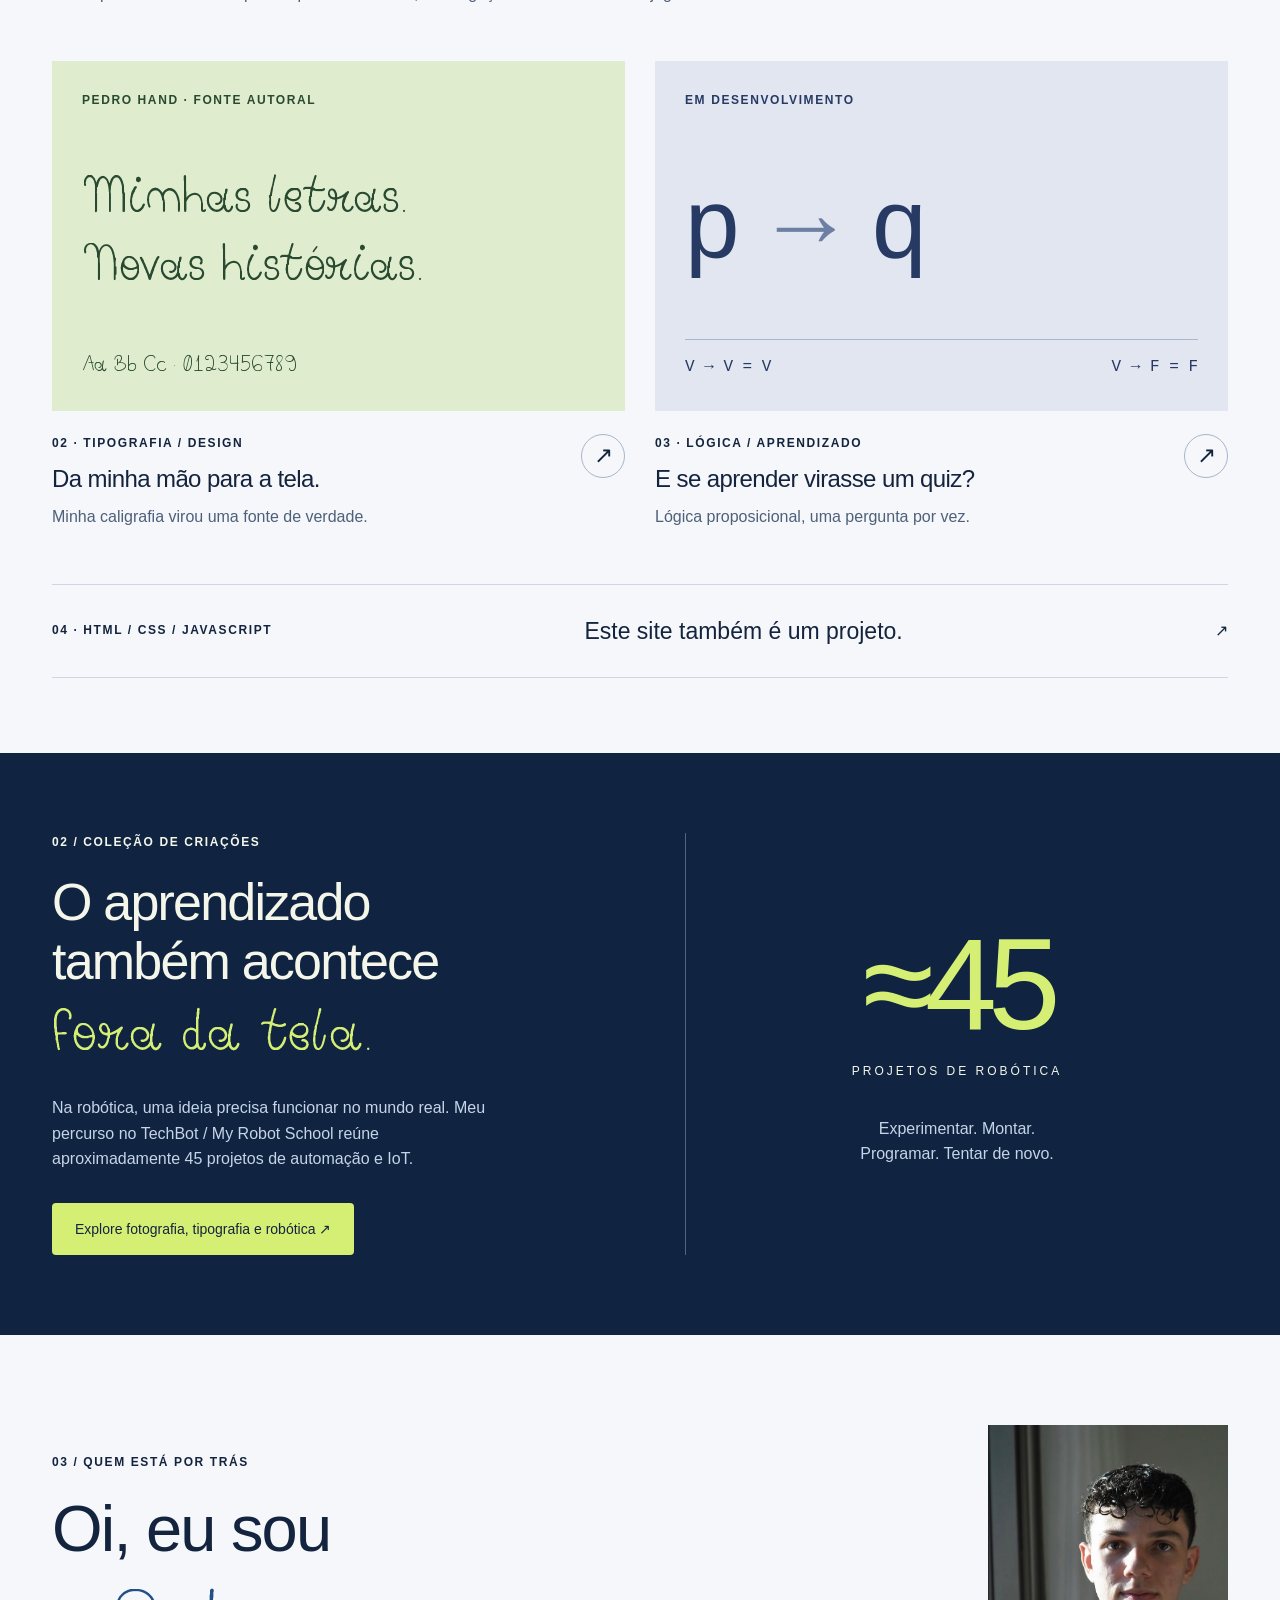
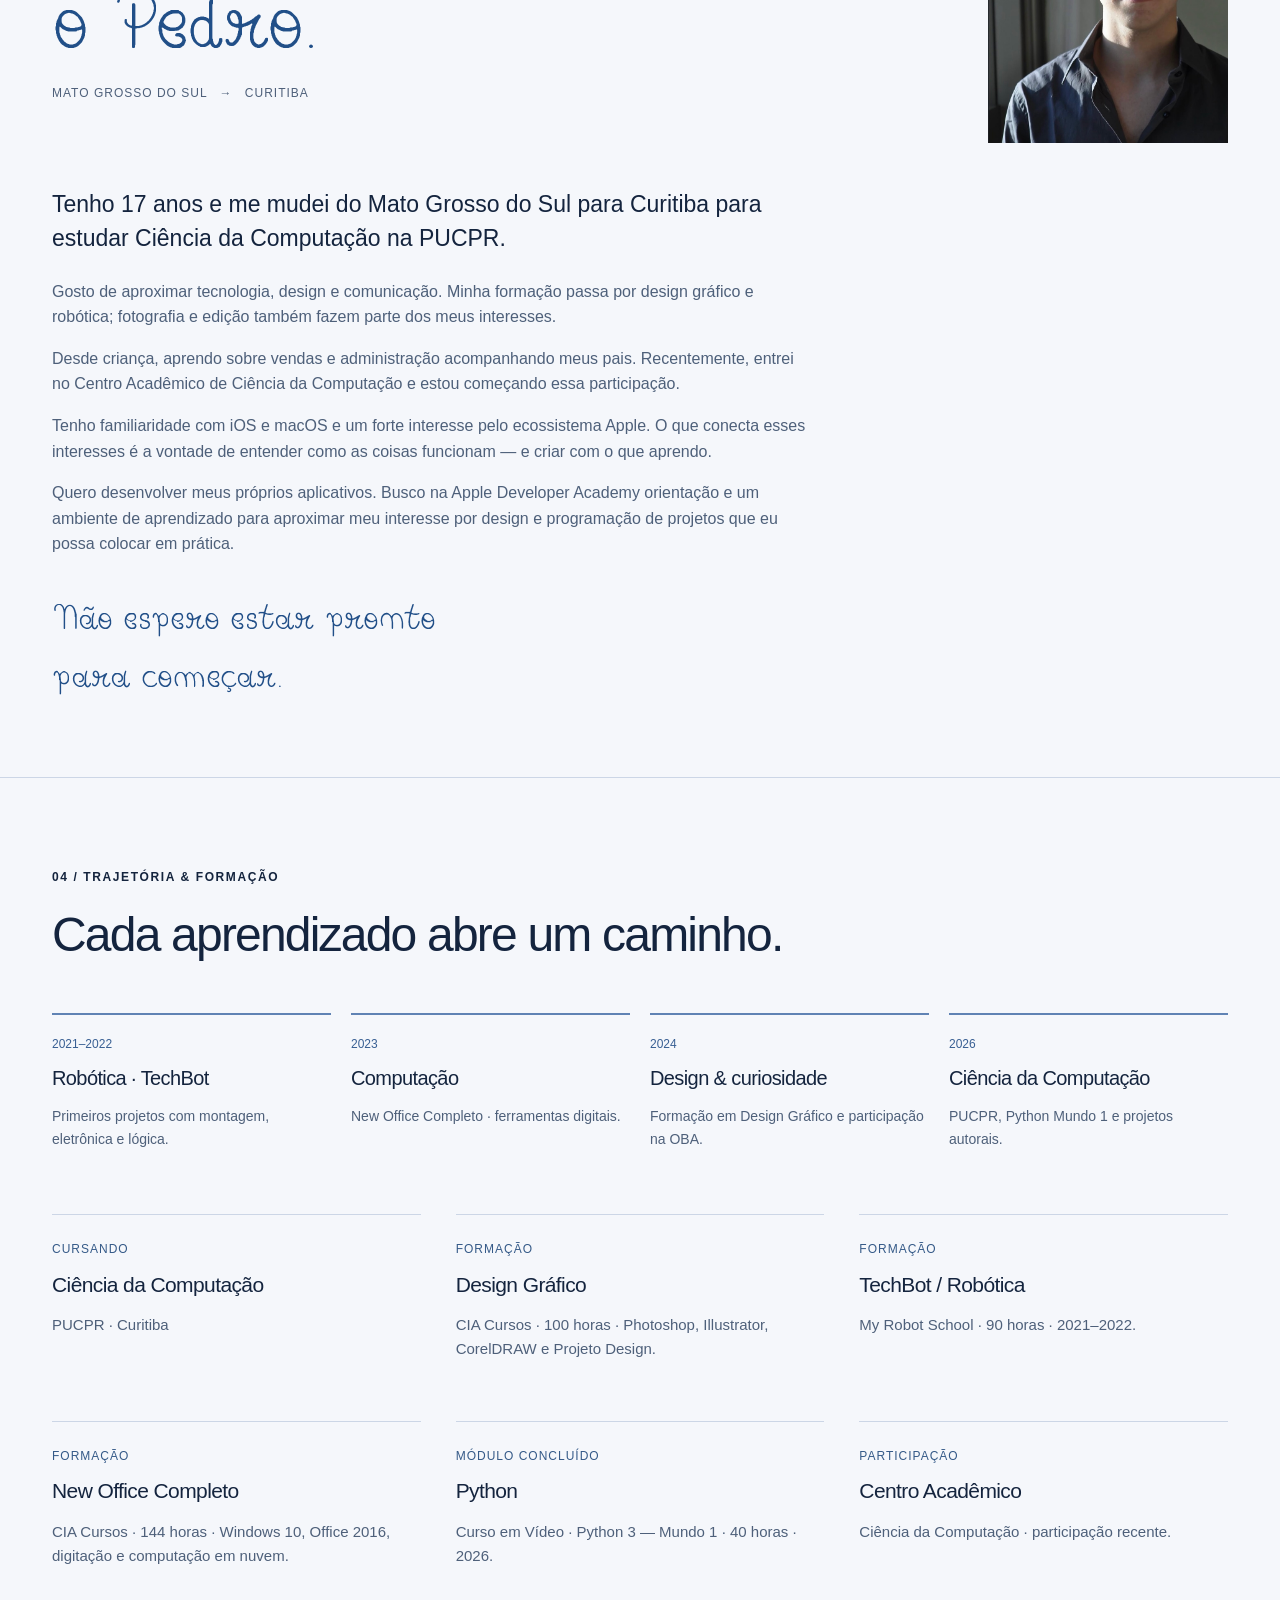
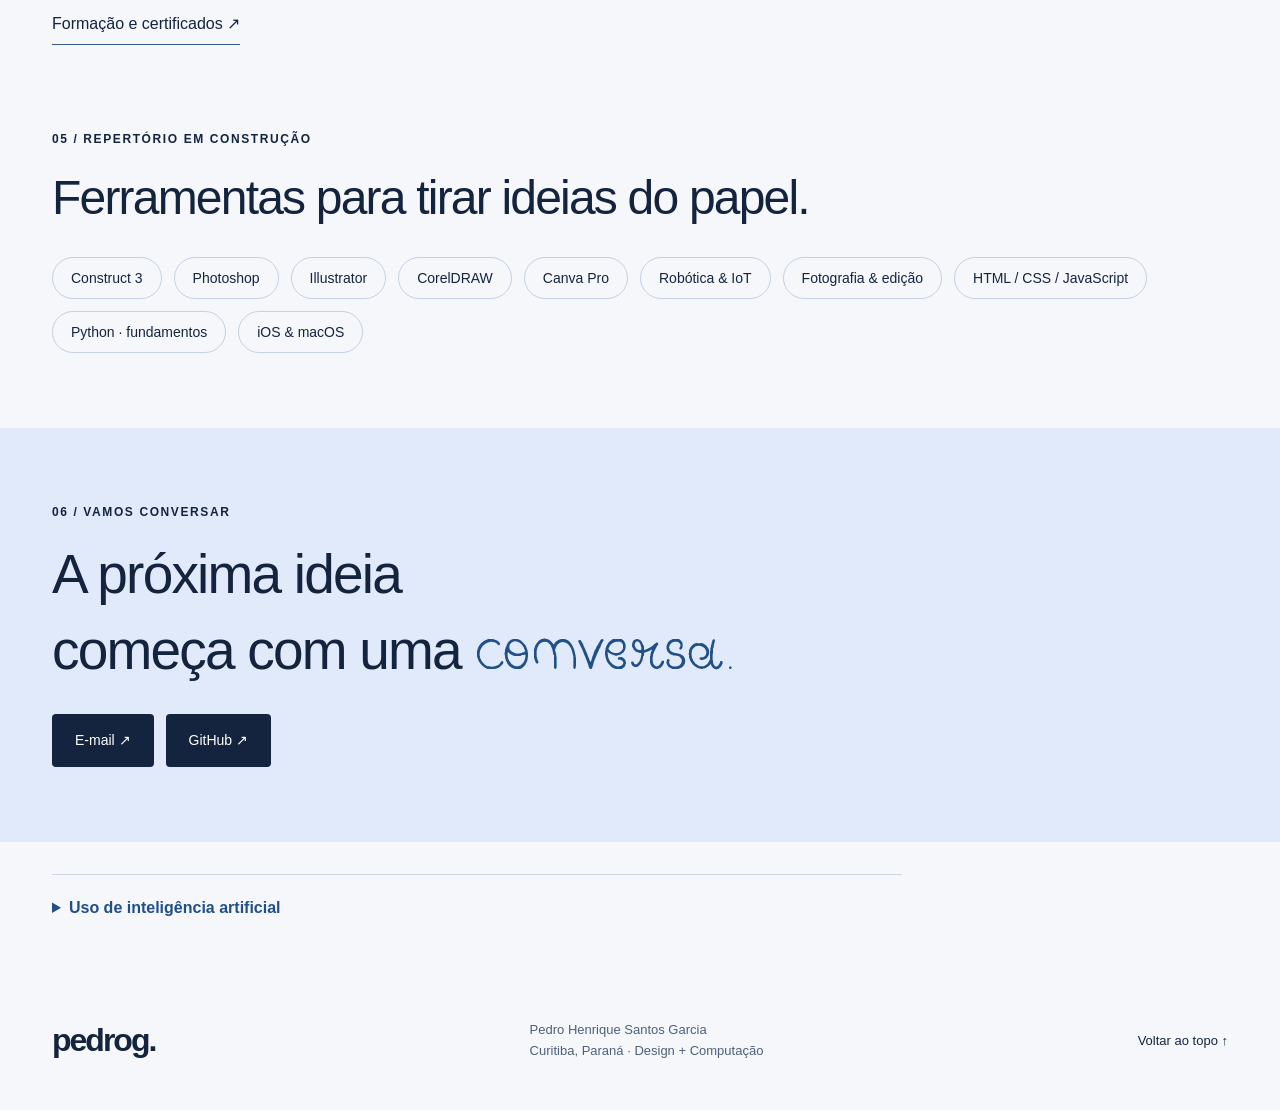
==== commit 59585f10: "Atualiza retrato principal junto à janela" ====
--- a/index.html
+++ b/index.html
@@ -134,7 +134,7 @@
 </h2>
 <p class="location">MATO GROSSO DO SUL <span>→</span> CURITIBA</p>
 </div>
-<figure class="portrait-original"><img src="assets/images/pedro-retrato.png" alt="Pedro sorrindo, de blazer azul e camisa branca." width="1179" height="1227" loading="lazy"></figure>
+<figure class="portrait-original"><img src="assets/images/pedro-janela.jpeg" alt="Pedro de camisa azul, com luz natural lateral junto à janela." width="771" height="1020" loading="lazy"></figure>
 </div>
 <div class="about-copy">
 <p class="lead">Tenho 17 anos e me mudei do Mato Grosso do Sul para Curitiba para estudar Ciência da Computação na PUCPR.</p>
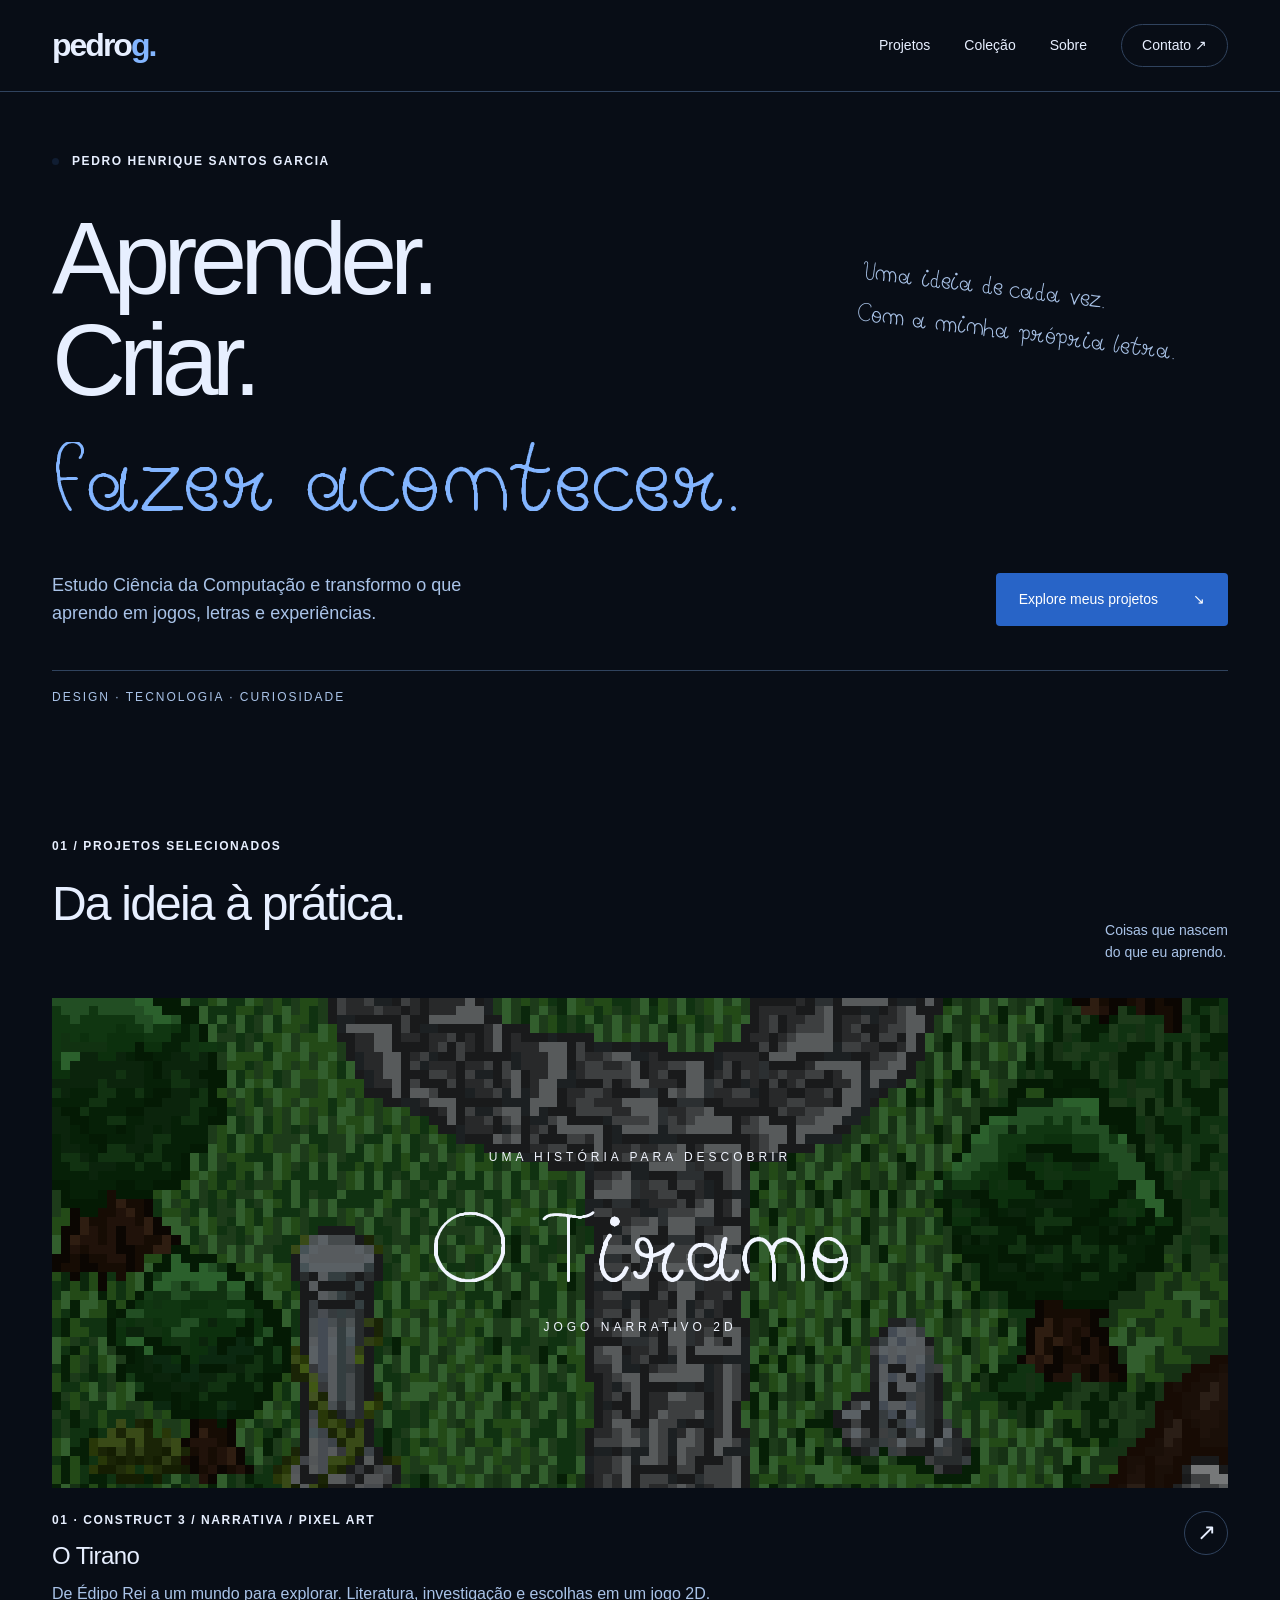
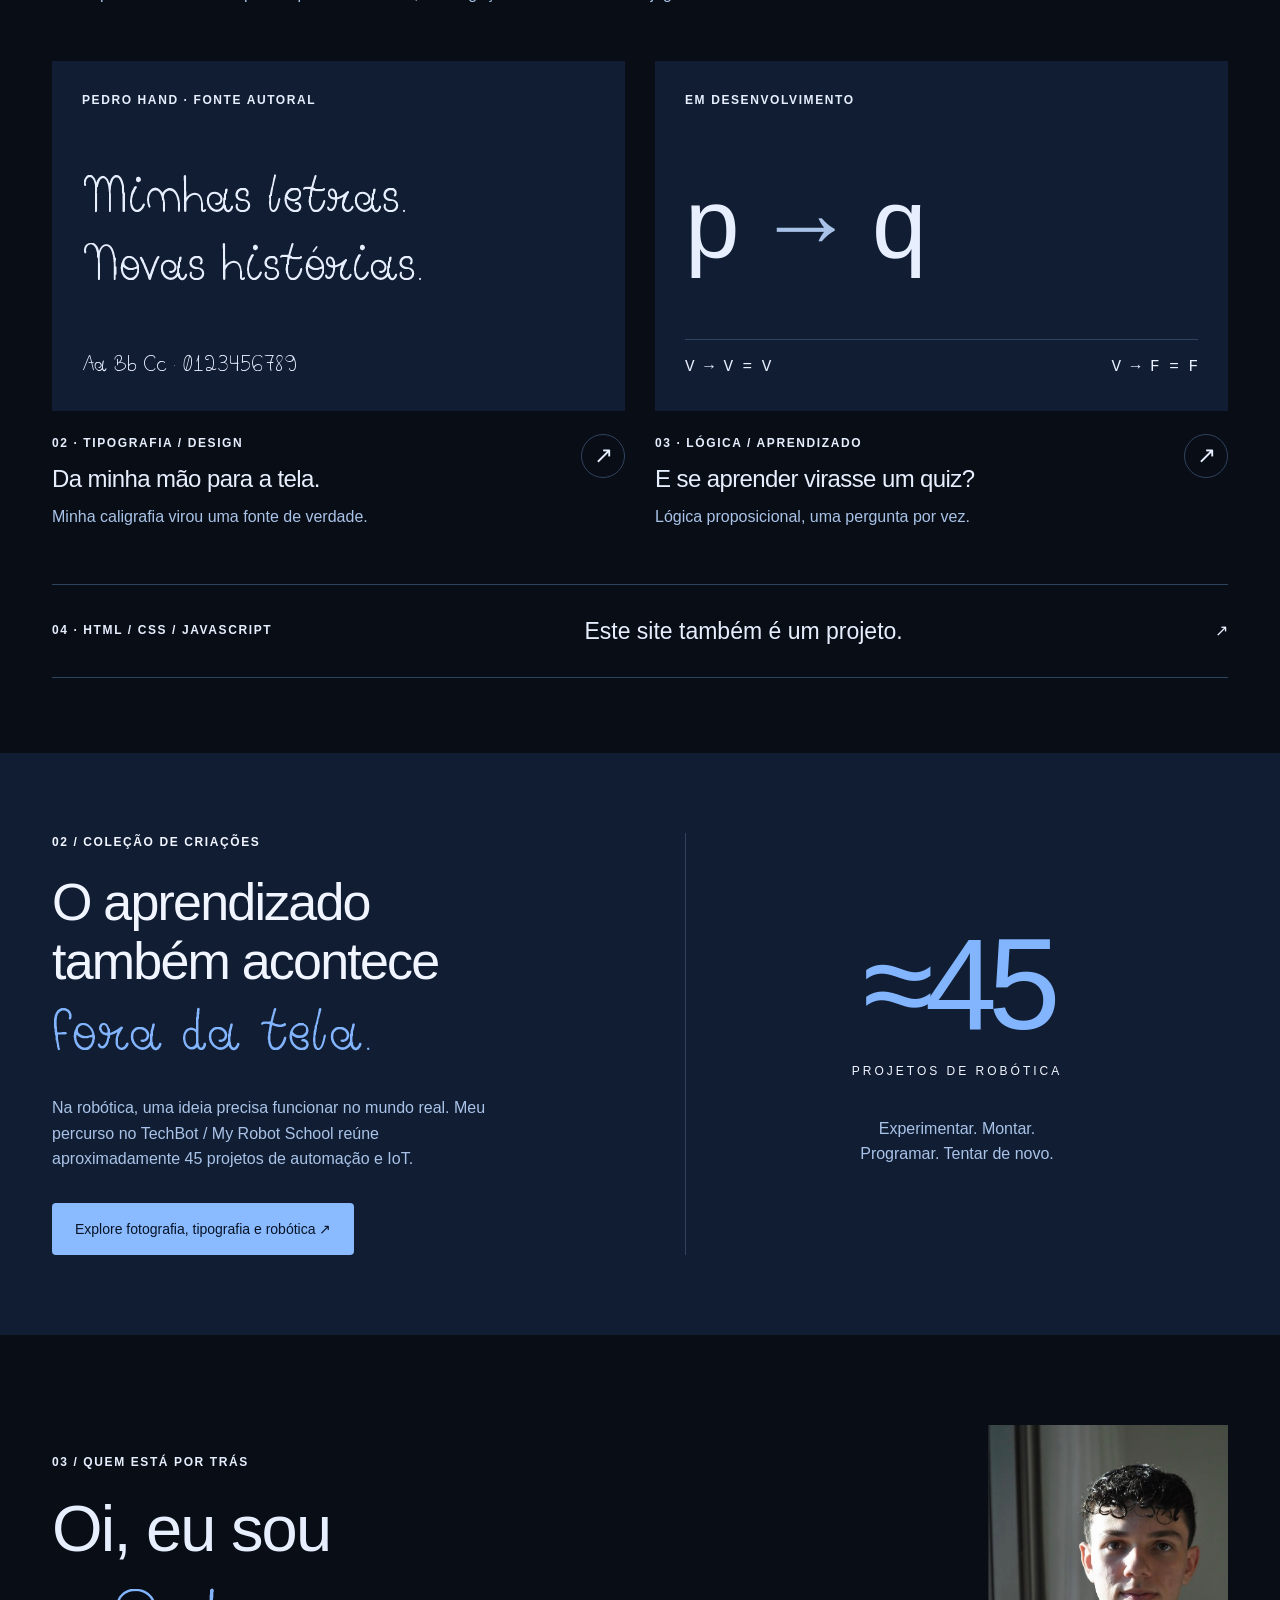
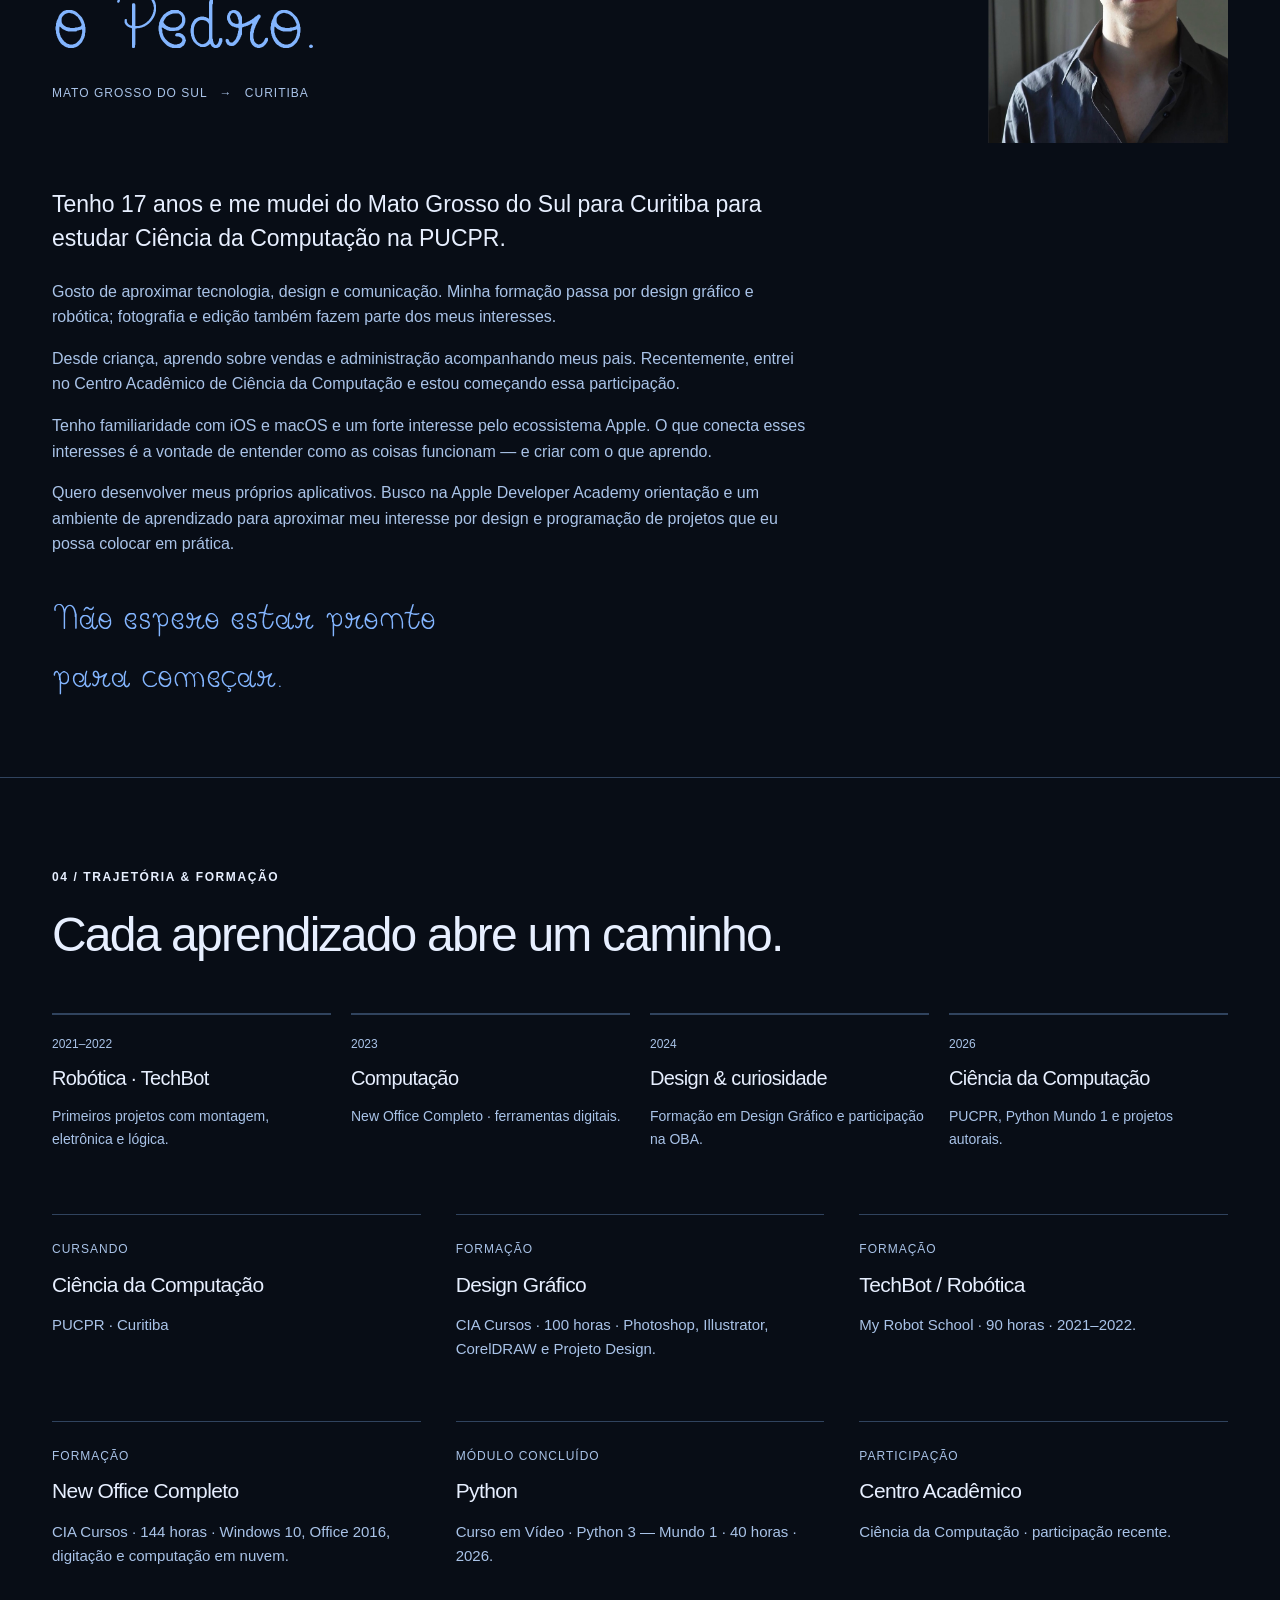
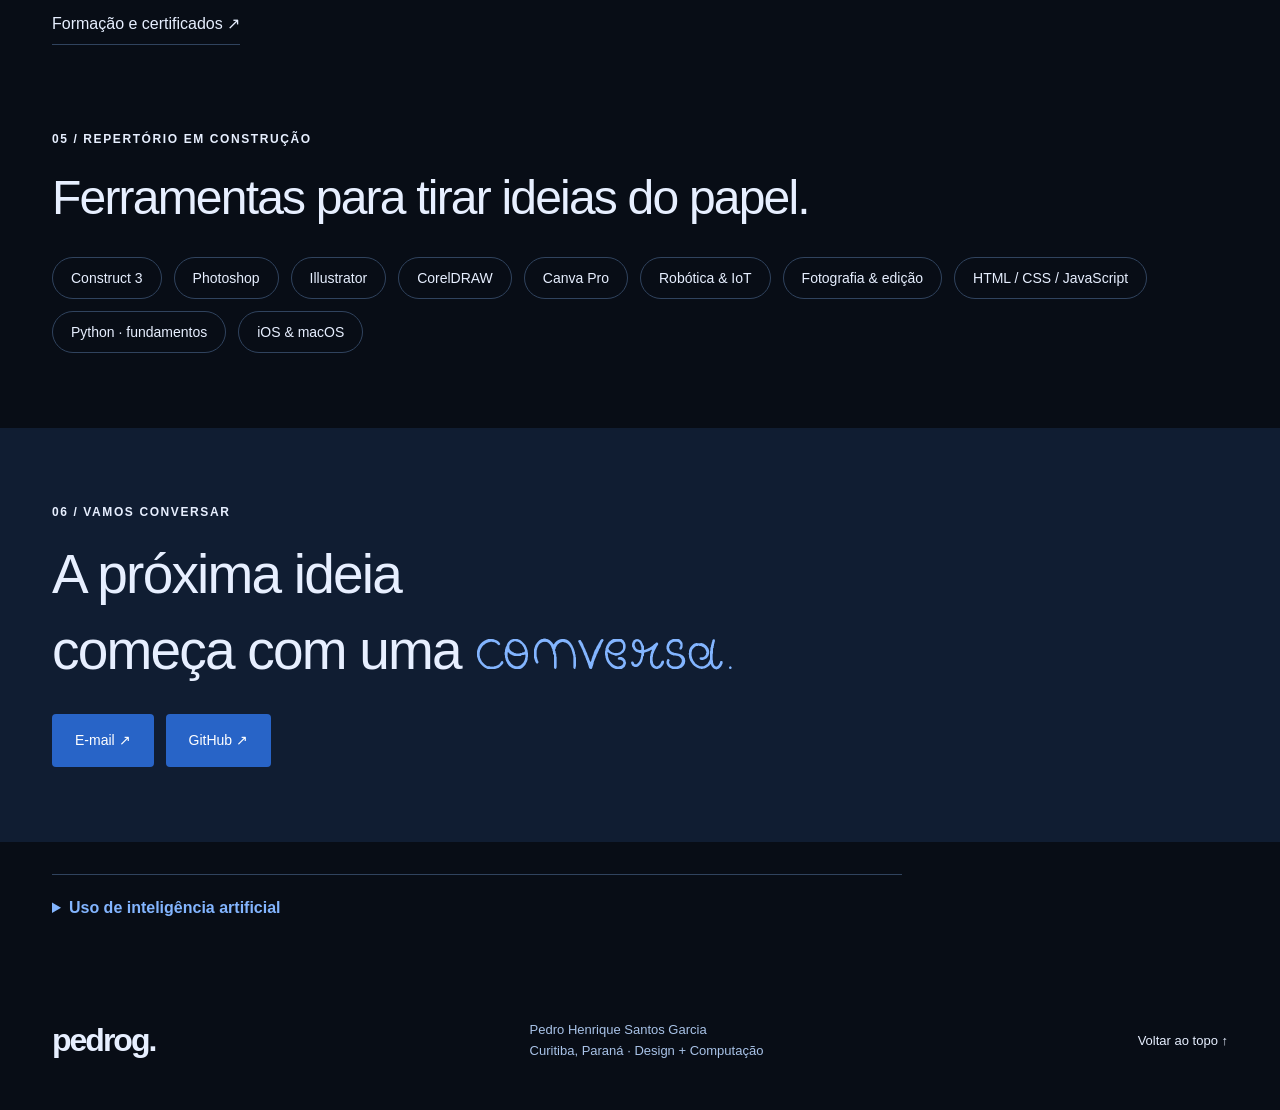
==== commit 0663d470: "Corrige filtros e adota preto e azul" ====
--- a/index.html
+++ b/index.html
@@ -4,12 +4,12 @@
 <meta charset="utf-8">
 <meta name="viewport" content="width=device-width, initial-scale=1">
 <meta name="description" content="Aprender, criar, fazer acontecer. Projetos de Pedro Henrique Santos Garcia: design, jogos e Ciência da Computação.">
-<meta name="theme-color" content="#14243e">
+<meta name="theme-color" content="#080d16">
 <title>Aprender, criar, fazer acontecer — Pedro Garcia</title>
 <link rel="icon" href="assets/icons/favicon.svg" type="image/svg+xml">
 <link rel="preload" href="assets/fonts/PedroHand-Regular.woff2" as="font" type="font/woff2" crossorigin>
-<link rel="stylesheet" href="style.css?v=navy-collection">
-<script src="script.js" defer>
+<link rel="stylesheet" href="style.css?v=dark-archive">
+<script src="script.js?v=dark-archive" defer>
 </script>
 </head>
 <body>
--- a/style.css
+++ b/style.css
@@ -15,8 +15,8 @@
 
 body {
   margin:0;
-  background:#f5f7fb;
-  color:#14243e;
+  background:#080d16;
+  color:#e7efff;
   font-family:Arial,Helvetica,sans-serif;
   font-size:16px;
   line-height:1.6
@@ -41,8 +41,8 @@
 }
 
 ::selection {
-  background:#d5ef75;
-  color:#14243e
+  background:#8abaff;
+  color:#e7efff
 }
 
 .wrap {
@@ -59,7 +59,7 @@
   padding:20px 52px;
   max-width:1384px;
   margin:auto;
-  border-bottom:1px solid #d5ddea
+  border-bottom:1px solid #30435e
 }
 
 .brand {
@@ -69,7 +69,7 @@
 }
 
 .brand span {
-  color:#214f88
+  color:#83b5ff
 }
 
 .header nav {
@@ -80,7 +80,7 @@
 }
 
 .nav-contact {
-  border:1px solid #a7b5cc;
+  border:1px solid #30435e;
   border-radius:30px;
   padding:9px 20px
 }
@@ -88,7 +88,7 @@
 .skip {
   position:fixed;
   top:-100px;
-  background:#d5ef75;
+  background:#8abaff;
   padding:12px;
   z-index:10
 }
@@ -106,7 +106,7 @@
 
 .dot {
   display:inline-block;
-  background:#315b9a;
+  background:#101d32;
   width:7px;
   height:7px;
   border-radius:50%;
@@ -135,7 +135,7 @@
 
 .hero h1 .hand {
   font-size:.95em;
-  color:#214f88;
+  color:#83b5ff;
   line-height:1.3;
   display:inline-block
 }
@@ -158,8 +158,8 @@
   align-items:center;
   justify-content:center;
   gap:35px;
-  background:#14243e;
-  color:#fff;
+  background:#2864c7;
+  color:#f1f5ff;
   padding:15px 23px;
   border-radius:4px;
   font-size:14px;
@@ -167,7 +167,7 @@
 }
 
 .button:hover {
-  background:#214f88
+  background:#3477dc
 }
 
 .hero-note {
@@ -177,16 +177,16 @@
   transform:rotate(7deg);
   font-family:Pedro Hand,cursive;
   font-size:26px;
-  color:#385b87
+  color:#a9c3e8
 }
 
 .hero-index {
   margin-top:42px;
-  border-top:1px solid #d5ddea;
+  border-top:1px solid #30435e;
   padding-top:17px;
   font-size:12px;
   letter-spacing:2px;
-  color:#59687e
+  color:#a9c3e8
 }
 
 .section {
@@ -203,7 +203,7 @@
 
 .section-heading p {
   font-size:14px;
-  color:#5b6b82;
+  color:#a9c3e8;
   margin:0
 }
 
@@ -224,7 +224,7 @@
 }
 
 p {
-  color:#4e607a
+  color:#a9c3e8
 }
 
 img {
@@ -236,7 +236,7 @@
   height:490px;
   position:relative;
   overflow:hidden;
-  background:#193820
+  background:#101d32
 }
 
 .game-cover img {
@@ -256,7 +256,7 @@
   align-items:center;
   justify-content:center;
   flex-direction:column;
-  color:#fff9de
+  color:#f1f5ff
 }
 
 .game-title strong {
@@ -285,7 +285,7 @@
   flex-shrink:0;
   width:44px;
   height:44px;
-  border:1px solid #a7b5cc;
+  border:1px solid #30435e;
   border-radius:50%;
   display:grid;
   place-items:center;
@@ -293,7 +293,7 @@
 }
 
 .project-link:hover .round {
-  background:#d5ef75
+  background:#8abaff
 }
 
 .project-link:hover .game-cover img {
@@ -316,8 +316,8 @@
 }
 
 .font-cover {
-  background:#dfedce;
-  color:#294a30
+  background:#101d32;
+  color:#e7efff
 }
 
 .font-cover>.hand {
@@ -331,8 +331,8 @@
 }
 
 .logic-cover {
-  background:#e2e6f1;
-  color:#273a63
+  background:#101d32;
+  color:#e7efff
 }
 
 .logic {
@@ -342,13 +342,13 @@
 }
 
 .logic>span {
-  color:#6d7fa3
+  color:#a9c3e8
 }
 
 .truth {
   display:flex;
   justify-content:space-between;
-  border-top:1px solid #aab6d0;
+  border-top:1px solid #30435e;
   padding-top:15px;
   font-family:monospace
 }
@@ -358,7 +358,7 @@
   gap:25px;
   align-items:center;
   justify-content:space-between;
-  border-block:1px solid #ccd6e6;
+  border-block:1px solid #30435e;
   padding:28px 0;
   margin-top:22px
 }
@@ -369,8 +369,8 @@
 }
 
 .collection-band {
-  background:#102441;
-  color:#f4f6e9
+  background:#101d32;
+  color:#f1f5ff
 }
 
 .collection-layout {
@@ -386,23 +386,23 @@
 }
 
 .collection-band h2 .hand {
-  color:#d5ef75;
+  color:#83b5ff;
   font-size:1.16em
 }
 
 .collection-band p {
-  color:#c5d4e8;
+  color:#a9c3e8;
   max-width:440px
 }
 
 .light {
-  background:#d5ef75;
-  color:#14243e;
+  background:#8abaff;
+  color:#e7efff;
   margin-top:15px
 }
 
 .light:hover {
-  background:#e4f6ae
+  background:#8abaff
 }
 
 .collection-number {
@@ -410,14 +410,14 @@
   flex-direction:column;
   align-items:center;
   justify-content:center;
-  border-left:1px solid #4c6586
+  border-left:1px solid #30435e
 }
 
 .collection-number strong {
   font-size:130px;
   font-weight:400;
   letter-spacing:-9px;
-  color:#d5ef75;
+  color:#83b5ff;
   line-height:1.2
 }
 
@@ -443,7 +443,7 @@
 
 .about h2 .hand {
   font-size:1.3em;
-  color:#214f88
+  color:#83b5ff
 }
 
 .location {
@@ -459,17 +459,17 @@
 .lead {
   font-size:23px;
   line-height:1.5;
-  color:#14243e
+  color:#e7efff
 }
 
 .about blockquote {
   font-size:36px;
-  color:#214f88;
+  color:#83b5ff;
   margin:30px 0 0
 }
 
 .trajectory {
-  border-top:1px solid #ccd6e6
+  border-top:1px solid #30435e
 }
 
 .timeline {
@@ -482,13 +482,13 @@
 }
 
 .timeline li {
-  border-top:2px solid #6083b4;
+  border-top:2px solid #30435e;
   padding-top:15px
 }
 
 .timeline li>span {
   font-size:12px;
-  color:#385f93
+  color:#a9c3e8
 }
 
 .timeline h3 {
@@ -506,14 +506,14 @@
 }
 
 .courses article {
-  border-top:1px solid #ccd6e6;
+  border-top:1px solid #30435e;
   padding:20px 0
 }
 
 .courses article>span {
   font-size:12px;
   letter-spacing:1px;
-  color:#355a88
+  color:#a9c3e8
 }
 
 .courses h3 {
@@ -526,7 +526,7 @@
 
 .text-link {
   display:inline-block;
-  border-bottom:1px solid #385b87;
+  border-bottom:1px solid #30435e;
   padding:8px 0
 }
 
@@ -541,14 +541,14 @@
 }
 
 .tags span {
-  border:1px solid #c5d1e2;
+  border:1px solid #30435e;
   border-radius:30px;
   padding:9px 18px;
   font-size:14px
 }
 
 .contact {
-  background:#e0eafb;
+  background:#101d32;
   padding:75px 0
 }
 
@@ -558,7 +558,7 @@
 }
 
 .contact .hand {
-  color:#214f88;
+  color:#83b5ff;
   font-size:1.2em
 }
 
@@ -608,7 +608,7 @@
 
 .meta span {
   font-size:13px;
-  border:1px solid #bccbe0;
+  border:1px solid #30435e;
   padding:7px 14px;
   border-radius:25px
 }
@@ -619,7 +619,7 @@
 
 .detail-content>section {
   padding:45px 0;
-  border-bottom:1px solid #ccd6e6
+  border-bottom:1px solid #30435e
 }
 
 .detail-content h2 {
@@ -642,7 +642,7 @@
 
 .detail-visual figcaption,figcaption {
   font-size:13px;
-  color:#596b83;
+  color:#a9c3e8;
   margin-top:10px
 }
 
@@ -668,8 +668,8 @@
 
 .note {
   padding:28px;
-  background:#e9eef7;
-  border-left:3px solid #527caf
+  background:#101d32;
+  border-left:3px solid #30435e
 }
 
 .note p {
@@ -677,7 +677,7 @@
 }
 
 .specimen {
-  background:#dfedce;
+  background:#101d32;
   padding:40px;
   margin-top:30px
 }
@@ -693,13 +693,13 @@
   width:100%;
   resize:vertical;
   min-height:210px;
-  border:1px solid #87a77b;
+  border:1px solid #30435e;
   background:transparent;
   padding:20px;
   font-family:Pedro Hand,cursive;
   font-size:48px;
   line-height:1.5;
-  color:#294a30
+  color:#e7efff
 }
 
 .specimen .controls {
@@ -715,7 +715,7 @@
 }
 
 .specimen input {
-  accent-color:#294a30
+  accent-color:#83b5ff
 }
 
 .process {
@@ -728,8 +728,8 @@
 
 .status {
   display:inline-block;
-  background:#e3e8f5;
-  color:#283e69;
+  background:#101d32;
+  color:#e7efff;
   padding:5px 12px;
   border-radius:20px;
   font-size:14px
@@ -737,8 +737,8 @@
 
 .empty {
   padding:45px;
-  border:1px dashed #8c9fb9;
-  background:#edf2f9
+  border:1px dashed #30435e;
+  background:#101d32
 }
 
 .empty h3 {
@@ -755,16 +755,16 @@
 
 .filters button {
   background:transparent;
-  border:1px solid #8099bb;
+  border:1px solid #30435e;
   border-radius:25px;
   padding:9px 18px;
-  color:#294a30;
+  color:#e7efff;
   cursor:pointer
 }
 
 .filters button[aria-pressed=true] {
-  background:#294a30;
-  color:#fff
+  background:#285fac;
+  color:#f1f5ff
 }
 
 .collection-grid {
@@ -775,7 +775,7 @@
 
 .collection-grid article {
   padding:25px;
-  border:1px solid #bacbe0
+  border:1px solid #30435e
 }
 
 .collection-grid video {
@@ -1036,7 +1036,7 @@
 
 .collection-number {
   border-left:0;
-  border-top:1px solid #4c6586;
+  border-top:1px solid #30435e;
   padding-top:35px
 }
 
@@ -1234,11 +1234,11 @@
 .collection-grid article { padding: 0 0 22px; overflow: hidden; }
 .collection-grid article h3, .collection-grid article p { margin-left: 20px; margin-right: 20px; }
 .collection-grid article h3 { font-size: 24px; margin-top: 22px; }
-.record-photo { overflow: hidden; background: #dce4d8; }
+.record-photo { overflow: hidden; background:#101d32; }
 .collection-grid .record-photo img { width: 100%; max-width: none; height: auto; aspect-ratio: auto; object-fit: initial; }
 .certificate-list { padding-top: 15px; padding-bottom: 70px; }
-.certificate-card { display: grid; grid-template-columns: 1fr 1fr; gap: 40px; padding: 40px 0; border-top: 1px solid #ccd6e6; align-items: center; }
-.certificate-card img { width: 100%; border: 1px solid #ccd6e6; }
+.certificate-card { display: grid; grid-template-columns: 1fr 1fr; gap: 40px; padding: 40px 0; border-top: 1px solid #30435e; align-items: center; }
+.certificate-card img { width: 100%; border: 1px solid #30435e; }
 .certificate-card h2 { font-size: 30px; margin: 15px 0; }
 @media (max-width: 900px) { .collection-grid { grid-template-columns: 1fr; } .record-photo { max-height: none; } .certificate-card { gap: 25px; } }
 @media (max-width: 600px) { .certificate-card { grid-template-columns: 1fr; } }
@@ -1246,12 +1246,21 @@
 .collection-introduction { max-width: 760px; }
 
 
-.ai-disclosure { margin: 32px 0; padding: 20px 0; border-top: 1px solid #ccd6e6; max-width: 850px; }
-.ai-disclosure summary { cursor: pointer; font-weight: 600; color: #214f88; }
+.ai-disclosure { margin: 32px 0; padding: 20px 0; border-top: 1px solid #30435e; max-width: 850px; }
+.ai-disclosure summary { cursor: pointer; font-weight: 600; color:#83b5ff; }
 .ai-disclosure summary:focus-visible { outline: 3px solid #ab411f; outline-offset: 6px; }
 
 .photo-selection { display: grid; grid-template-columns: 1fr 1fr; gap: 32px; align-items: start; margin: 32px 0 60px; }
 .photo-selection figure { margin: 0; }
 .photo-selection img { display: block; width: 100%; height: auto; }
-.photo-selection figcaption { font-size: 14px; margin-top: 12px; color: #4e607a; }
+.photo-selection figcaption { font-size: 14px; margin-top: 12px; color:#a9c3e8; }
 @media (max-width: 600px) { .photo-selection { grid-template-columns: 1fr; } }
+
+html { color-scheme: dark; }
+[hidden] { display: none !important; }
+.light, .round:hover, ::selection { color: #081426; }
+.button { color: #fff; }
+.button.light { color: #081426; }
+.archive-nav { margin-bottom: 44px; }
+.archive-nav button:focus-visible { outline: 3px solid #83b5ff; outline-offset: 4px; }
+.archive-nav button[aria-pressed="true"] { background: #2762bb; color: #fff; border-color: #83b5ff; }
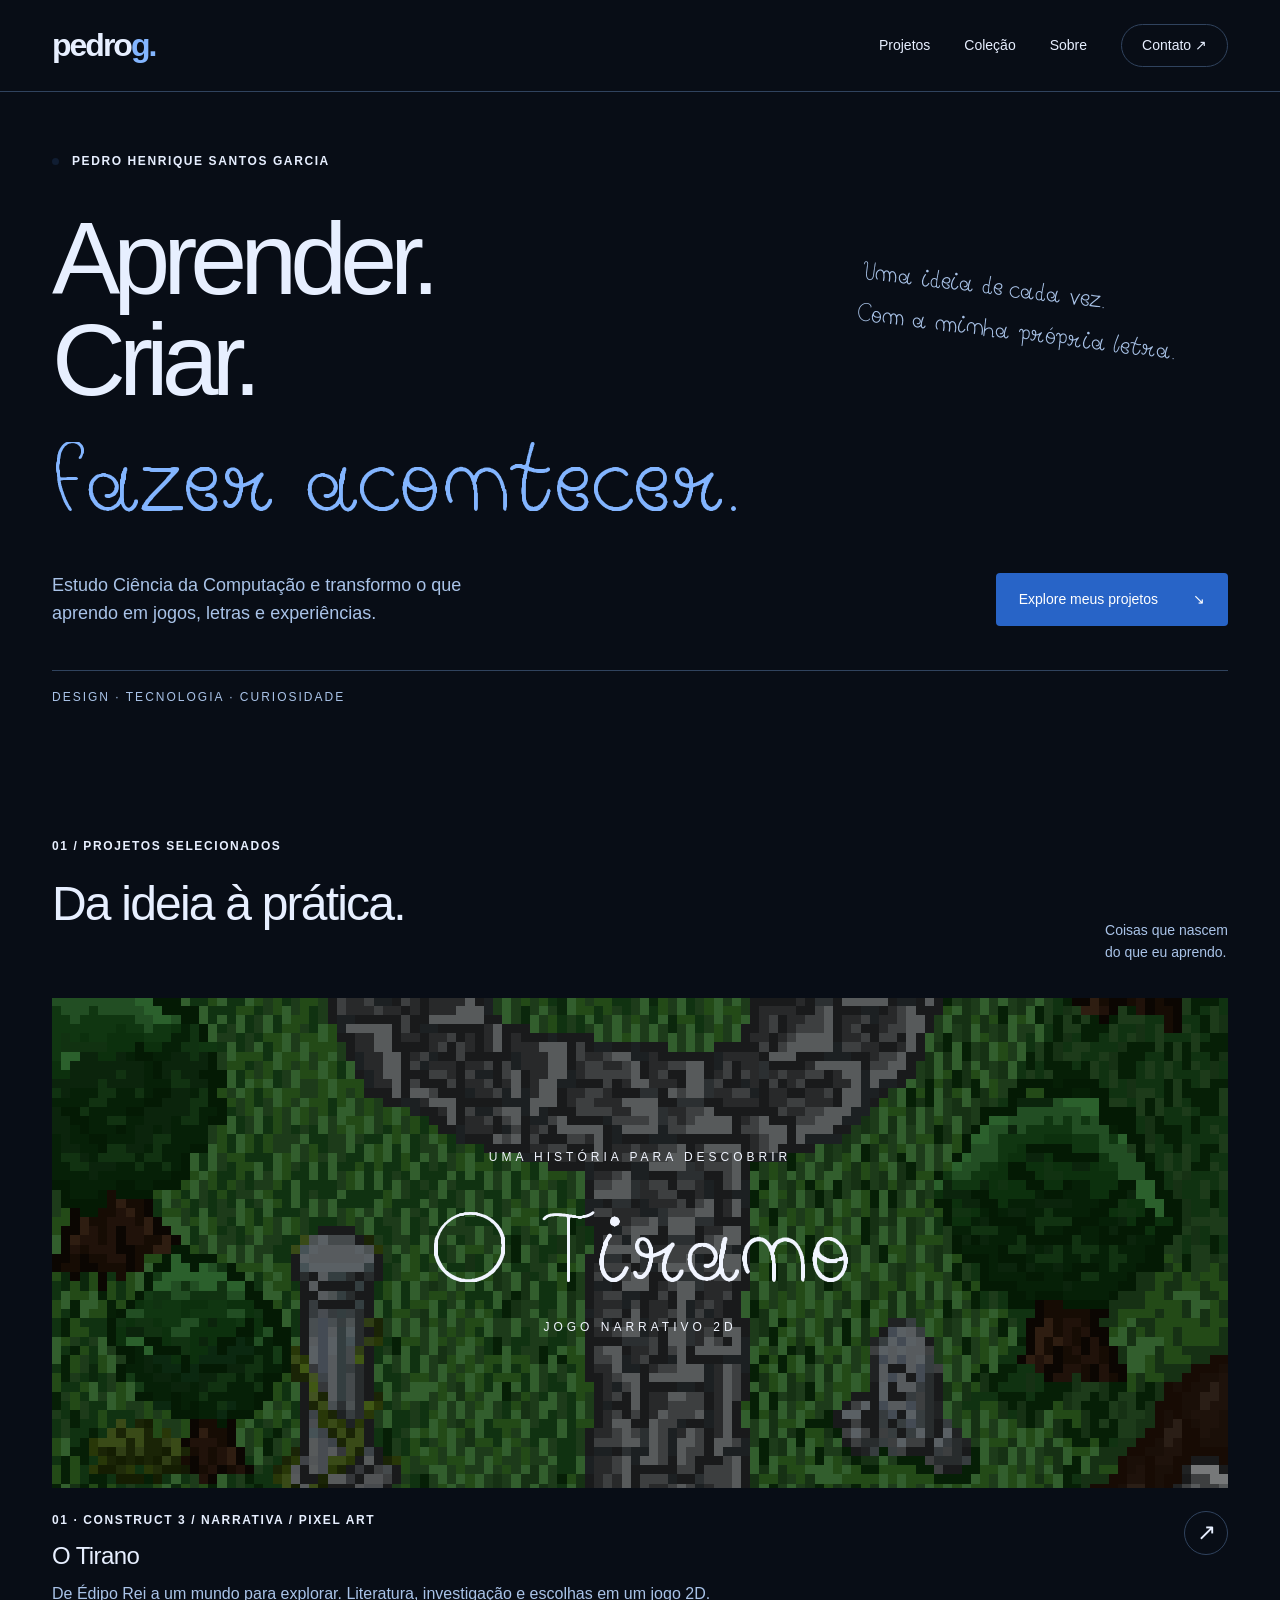
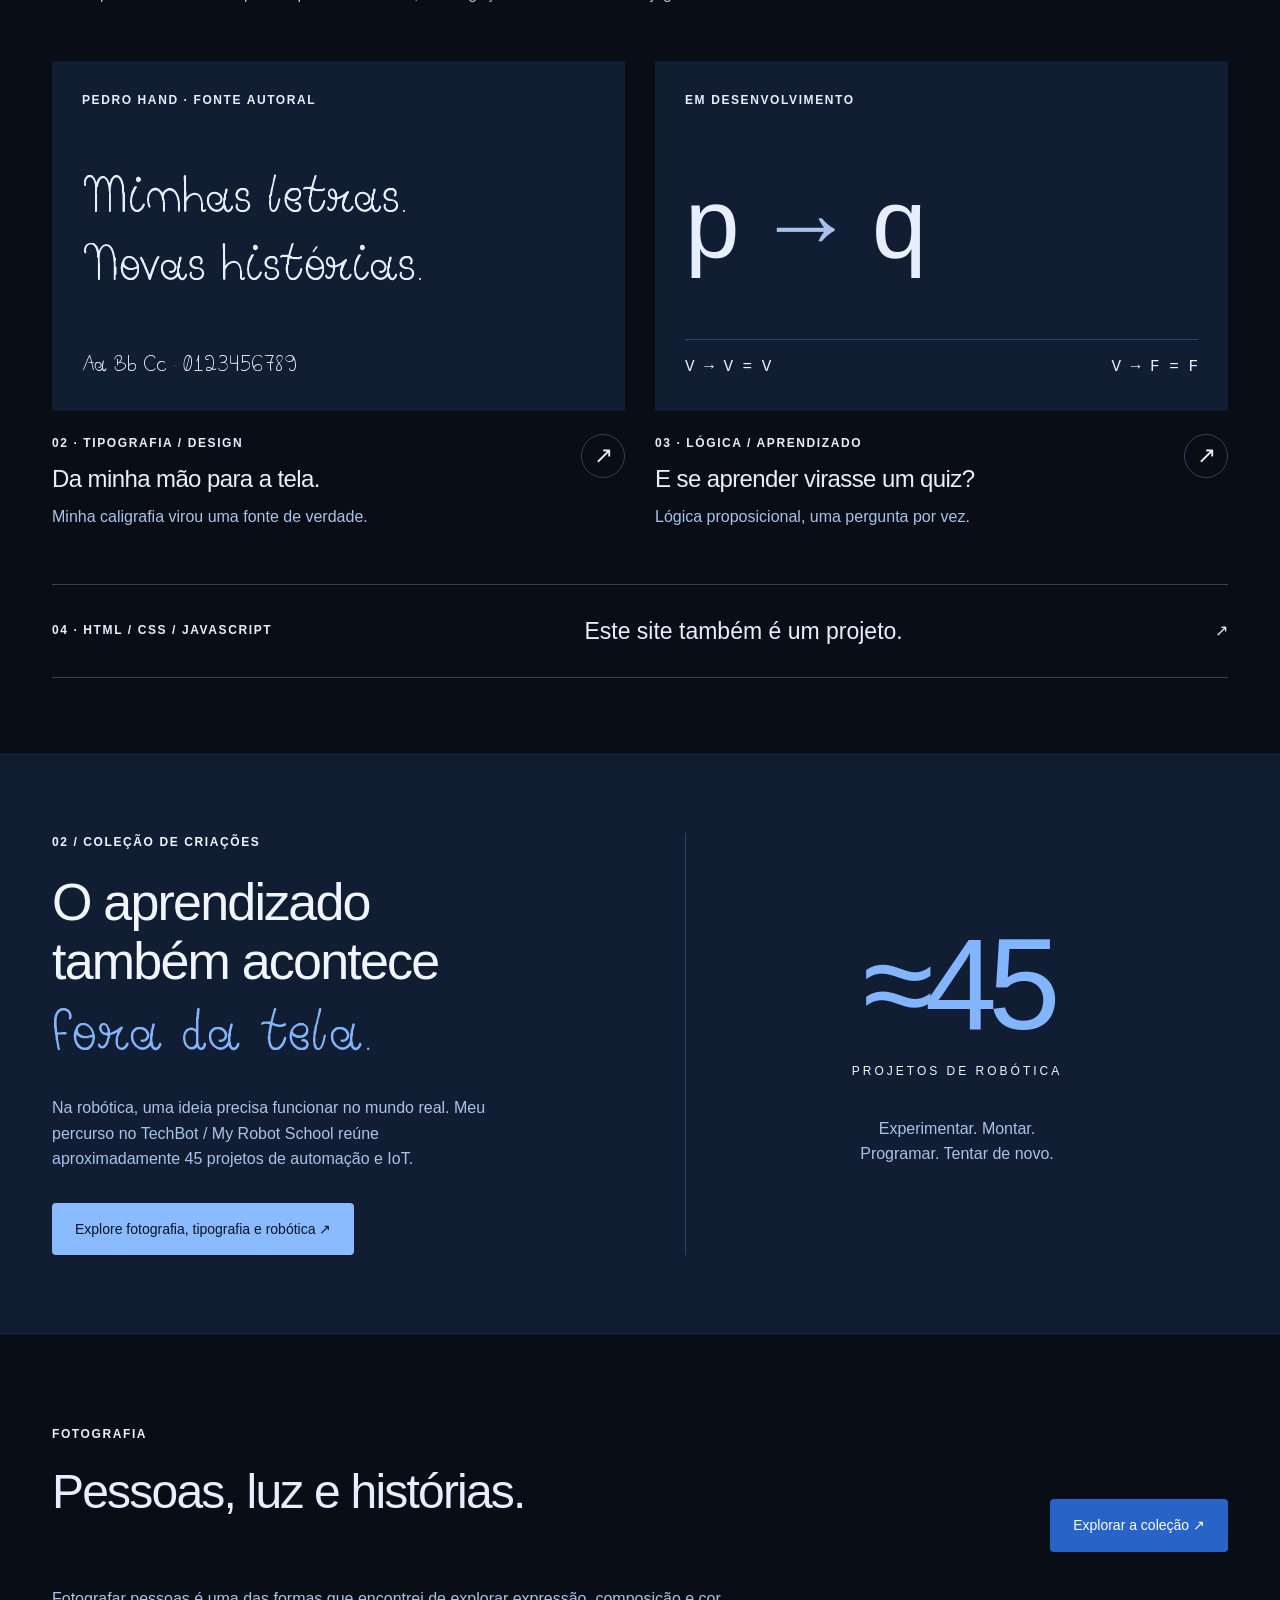
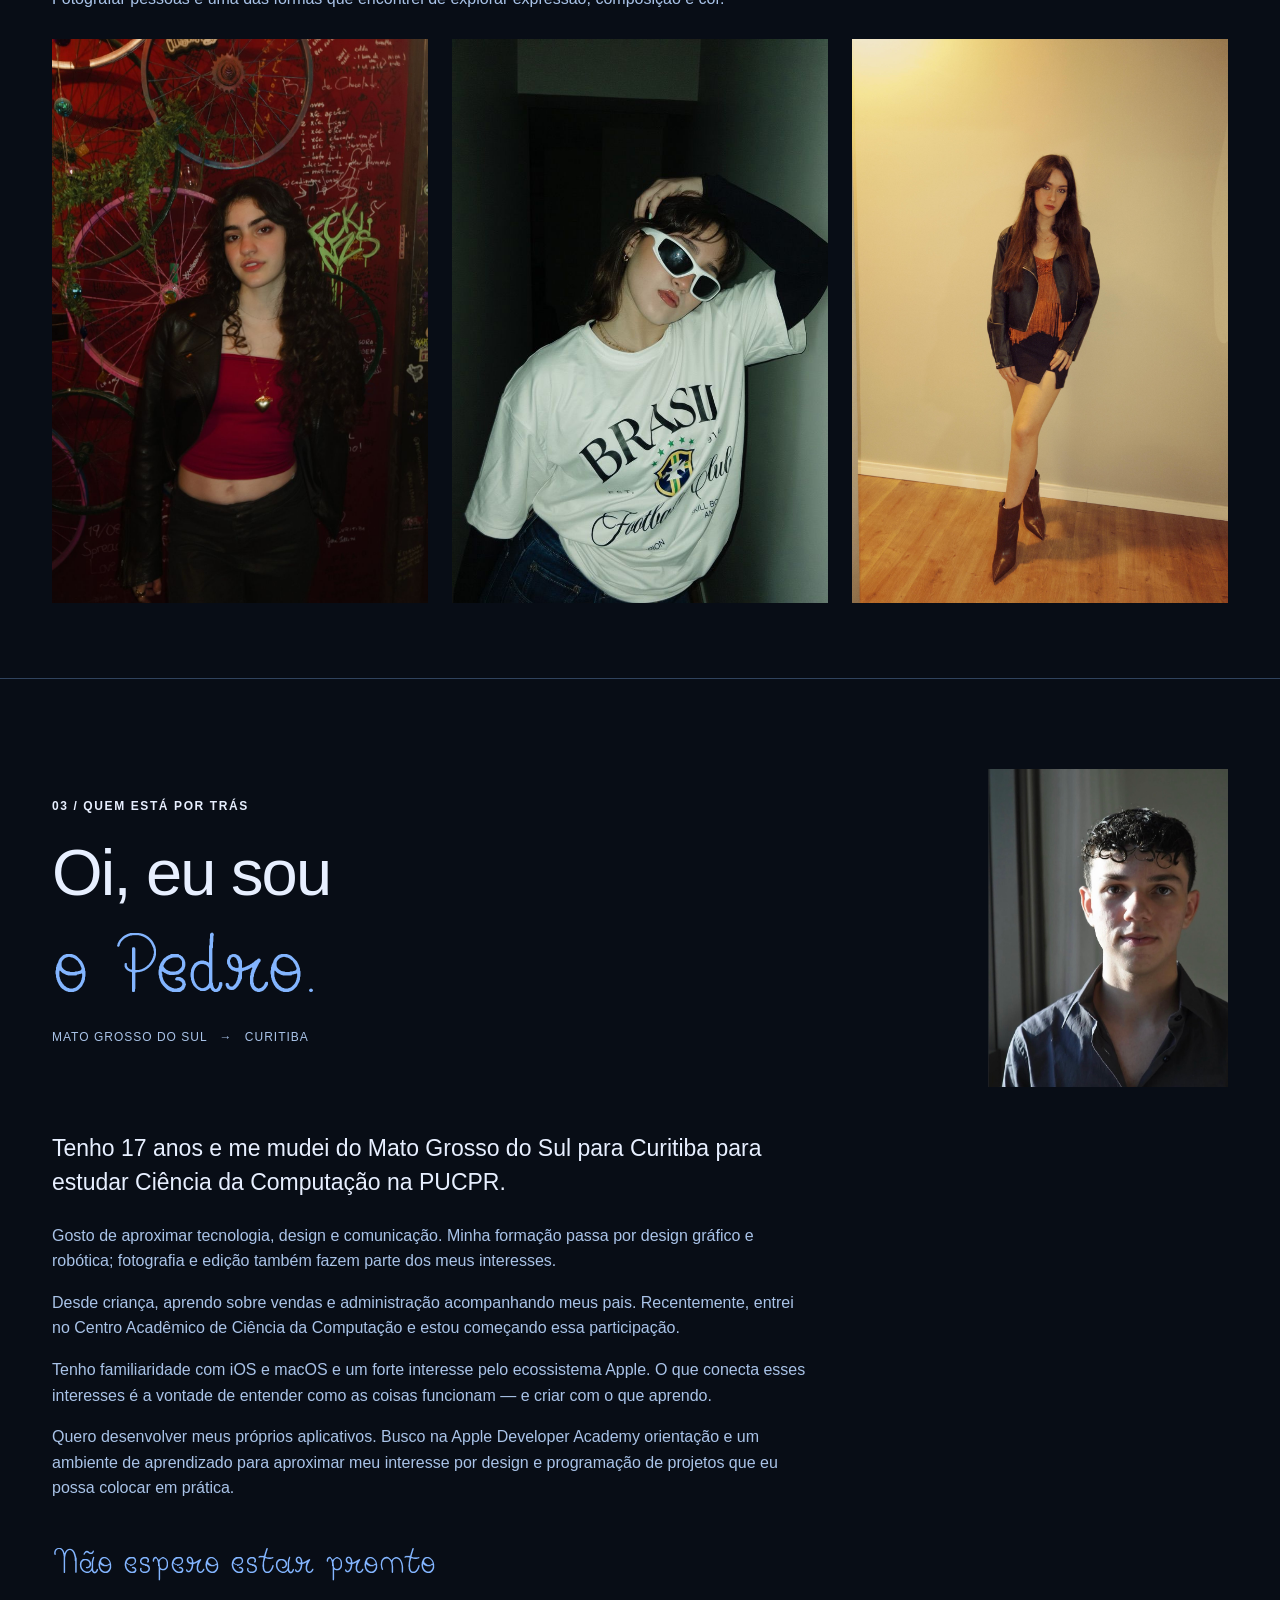
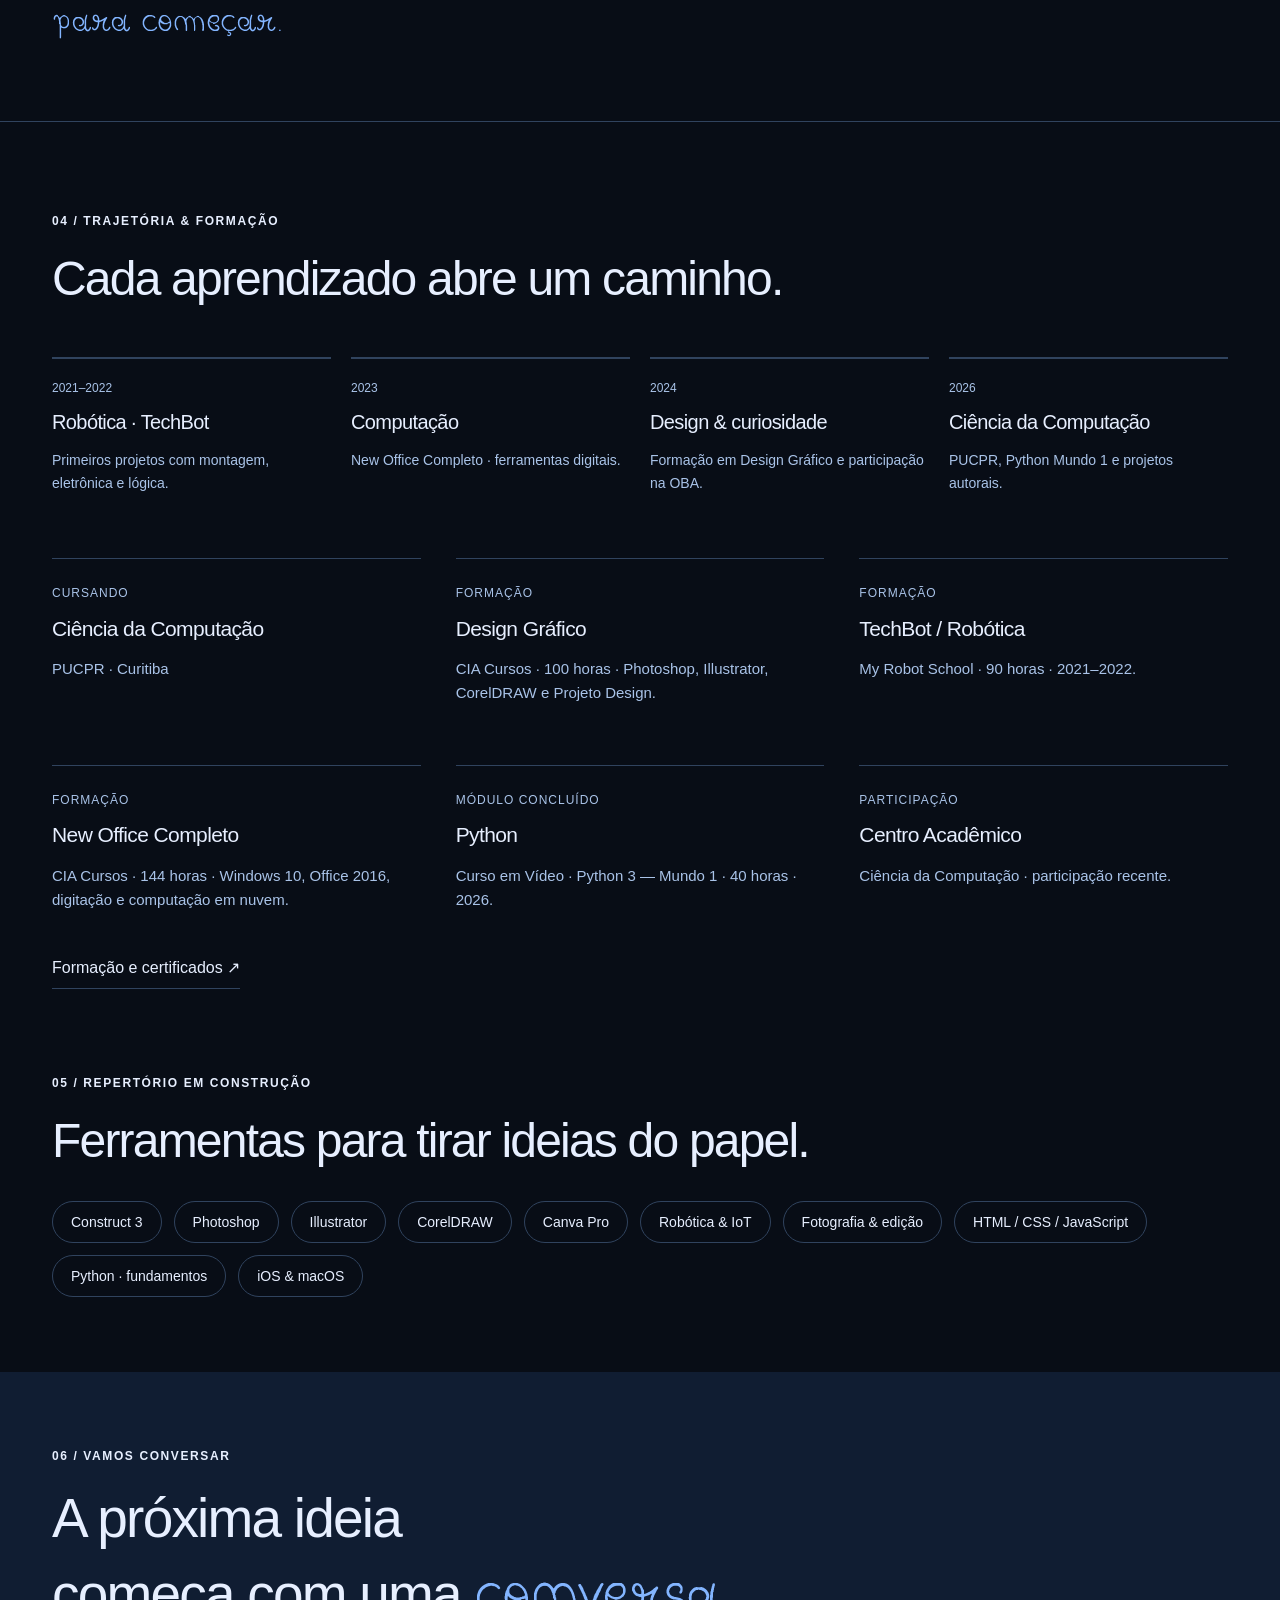
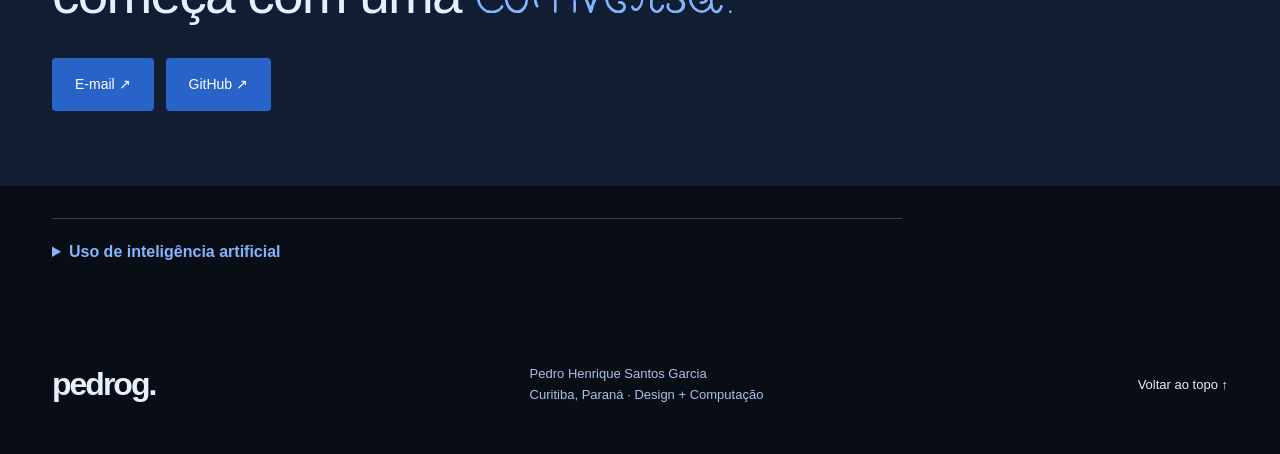
==== commit 87404379: "Finaliza galeria de nove fotos e prévia com retratos no portfólio" ====
--- a/index.html
+++ b/index.html
@@ -8,8 +8,8 @@
 <title>Aprender, criar, fazer acontecer — Pedro Garcia</title>
 <link rel="icon" href="assets/icons/favicon.svg" type="image/svg+xml">
 <link rel="preload" href="assets/fonts/PedroHand-Regular.woff2" as="font" type="font/woff2" crossorigin>
-<link rel="stylesheet" href="style.css?v=dark-archive">
-<script src="script.js?v=dark-archive" defer>
+<link rel="stylesheet" href="style.css?v=photos-final">
+<script src="script.js?v=photos-final" defer>
 </script>
 </head>
 <body>
@@ -125,6 +125,7 @@
 </div>
 </div>
 </section>
+<section class="wrap section photography-preview"><div class="section-heading"><div><span class="eyebrow">FOTOGRAFIA</span><h2>Pessoas, luz e histórias.</h2></div><a class="button" href="colecao.html#fotografia">Explorar a coleção ↗</a></div><p>Fotografar pessoas é uma das formas que encontrei de explorar expressão, composição e cor.</p><div class="photo-preview-grid"><figure><a href="colecao.html#fotografia" aria-label="Ver a coleção de fotografia"><img src="assets/images/fotografia/retrato-vermelho.jpeg" width="1067" height="1600" alt="Retrato de modelo diante de uma parede vermelha com bicicletas e inscrições." loading="lazy"></a></figure><figure><a href="colecao.html#fotografia" aria-label="Ver a coleção de fotografia"><img src="assets/images/fotografia/retrato-oculos.jpeg" width="724" height="1086" alt="Retrato de modelo com óculos brancos e camiseta do Brasil, iluminada por flash." loading="lazy"></a></figure><figure><a href="colecao.html#fotografia" aria-label="Ver a coleção de fotografia"><img src="assets/images/fotografia/retrato-laranja.jpeg" width="2688" height="4032" alt="Retrato de corpo inteiro de modelo com top laranja e jaqueta preta diante de uma parede clara." loading="lazy"></a></figure></div></section>
 <section id="sobre" class="wrap section about">
 <div class="about-intro">
 <div>
--- a/style.css
+++ b/style.css
@@ -1264,3 +1264,10 @@
 .archive-nav { margin-bottom: 44px; }
 .archive-nav button:focus-visible { outline: 3px solid #83b5ff; outline-offset: 4px; }
 .archive-nav button[aria-pressed="true"] { background: #2762bb; color: #fff; border-color: #83b5ff; }
+
+.photo-category { font-size: 26px; margin-top: 44px; }
+.photo-preview-grid { display: grid; grid-template-columns: repeat(3, minmax(0, 1fr)); align-items: start; gap: 24px; margin-top: 28px; }
+.photo-preview-grid figure { margin: 0; }
+.photo-preview-grid img { display: block; width: 100%; height: auto; }
+.photography-preview { border-bottom: 1px solid #30435e; }
+@media (max-width: 600px) { .photo-preview-grid { grid-template-columns: 1fr; } }
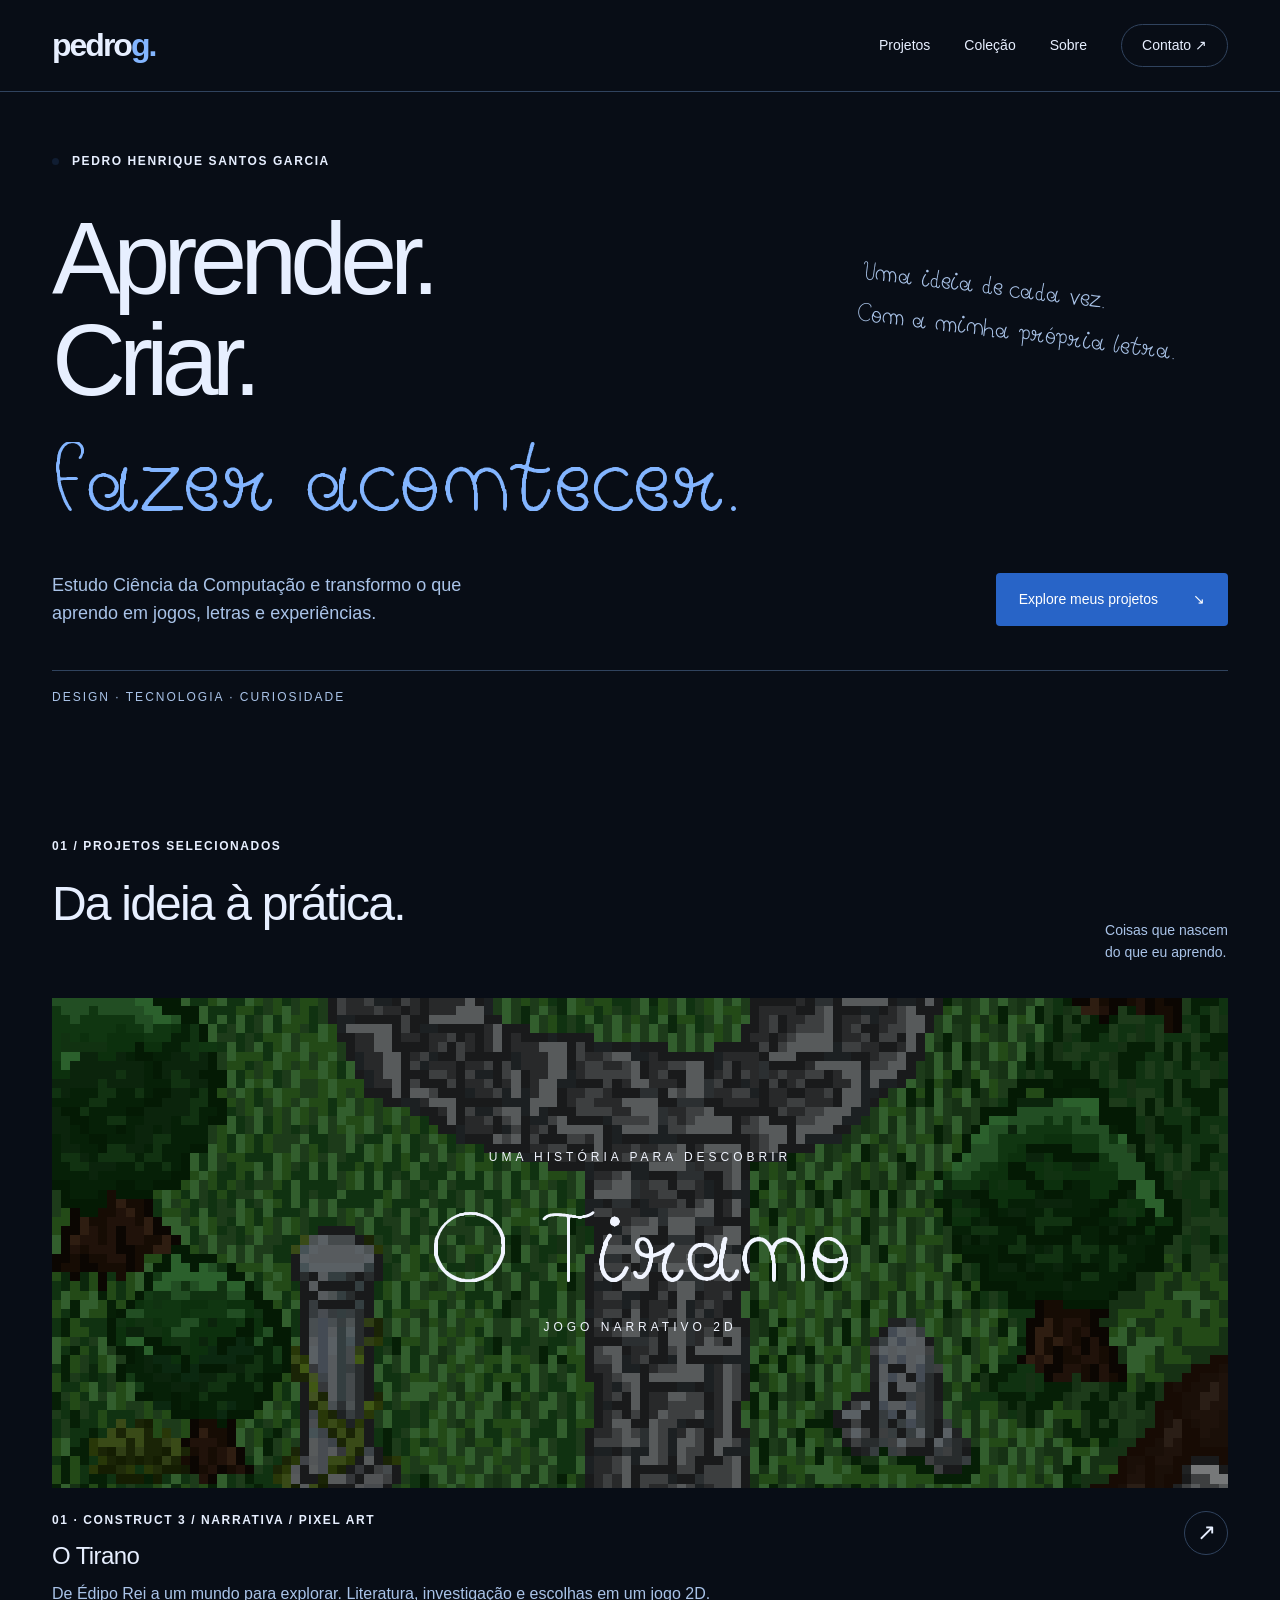
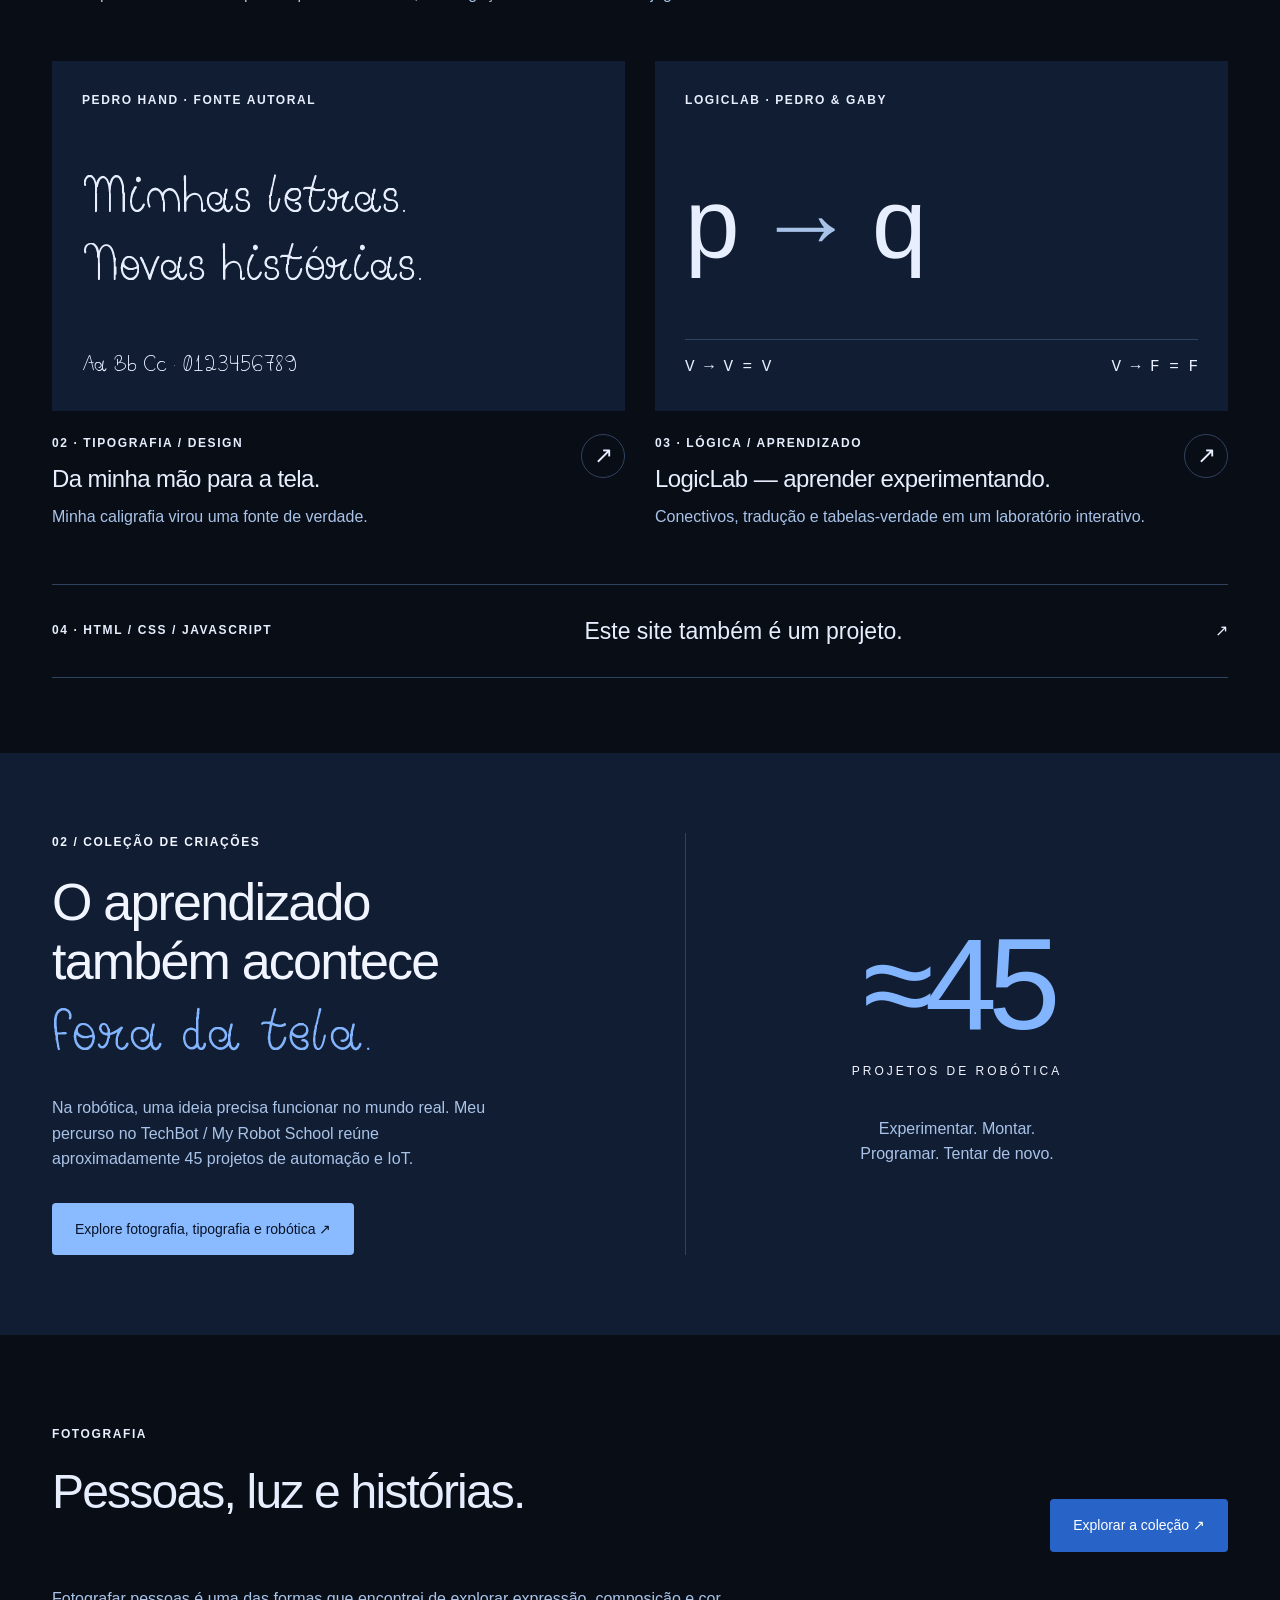
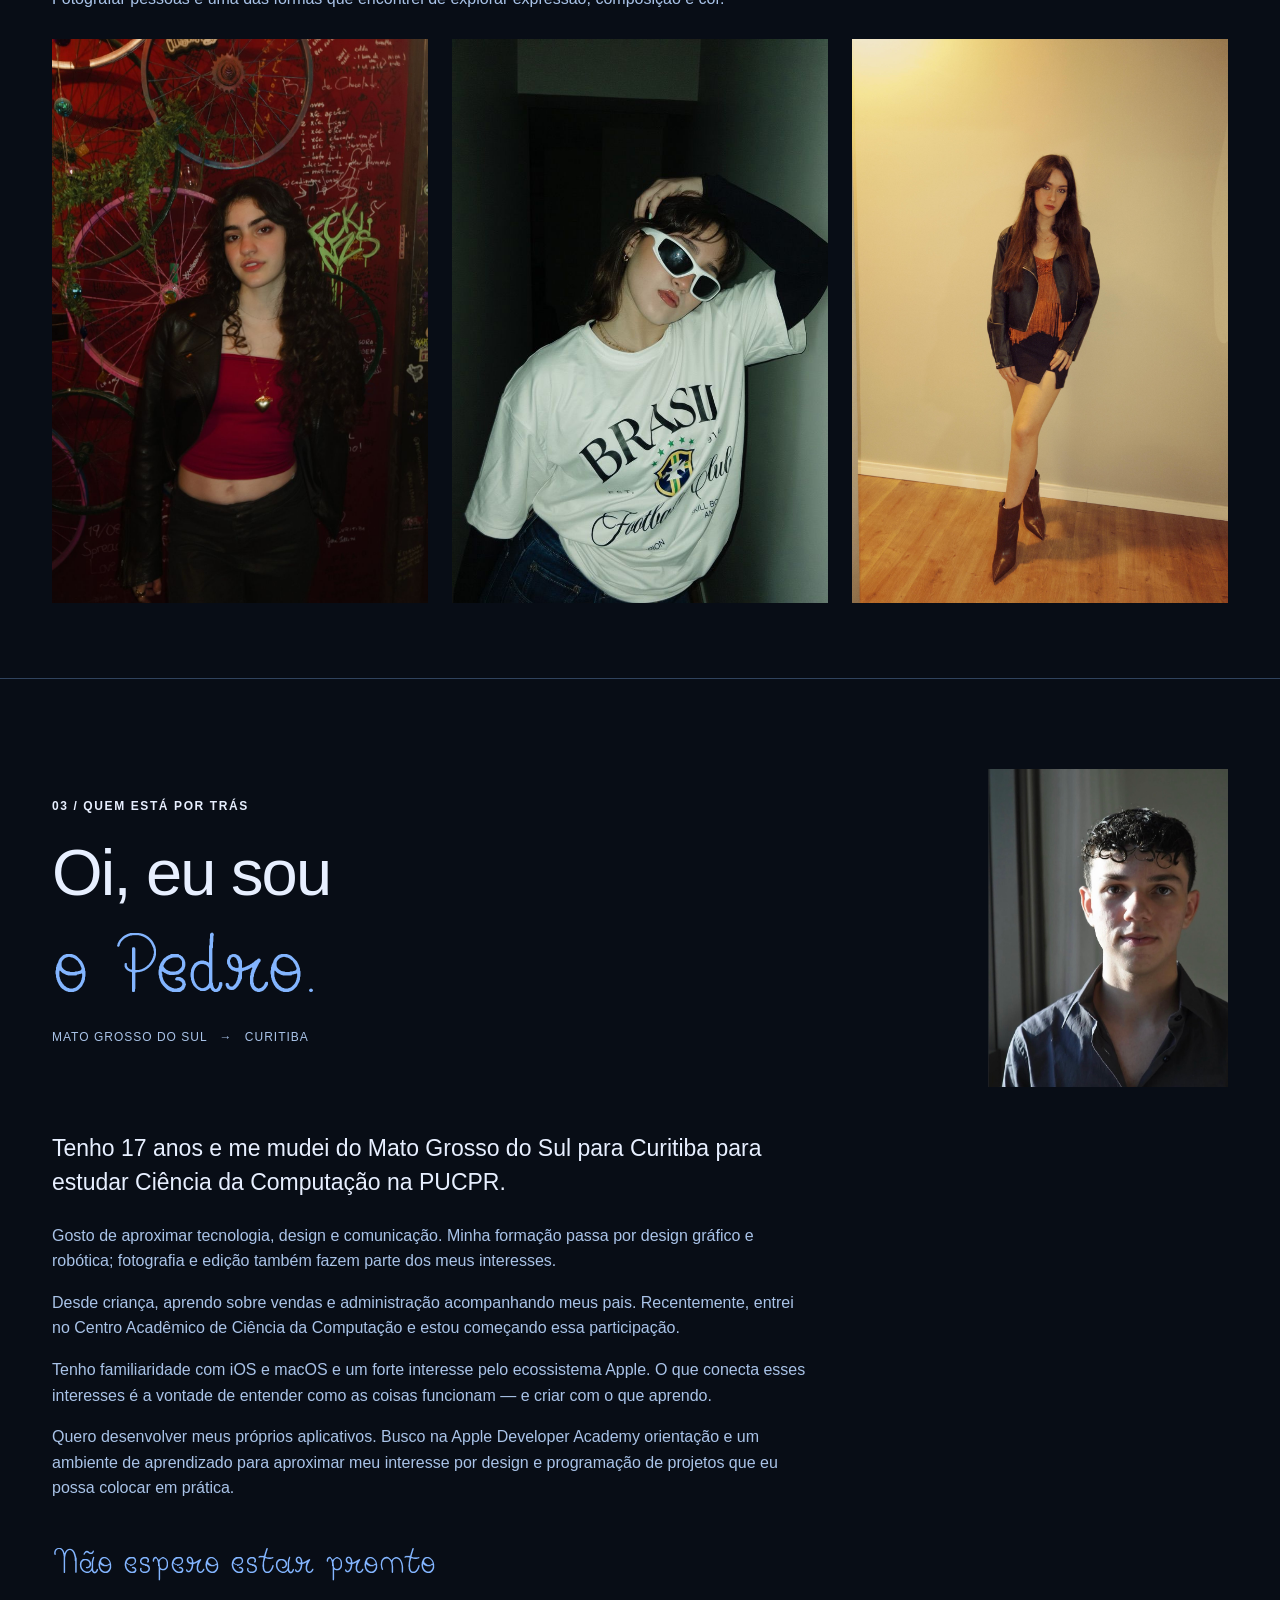
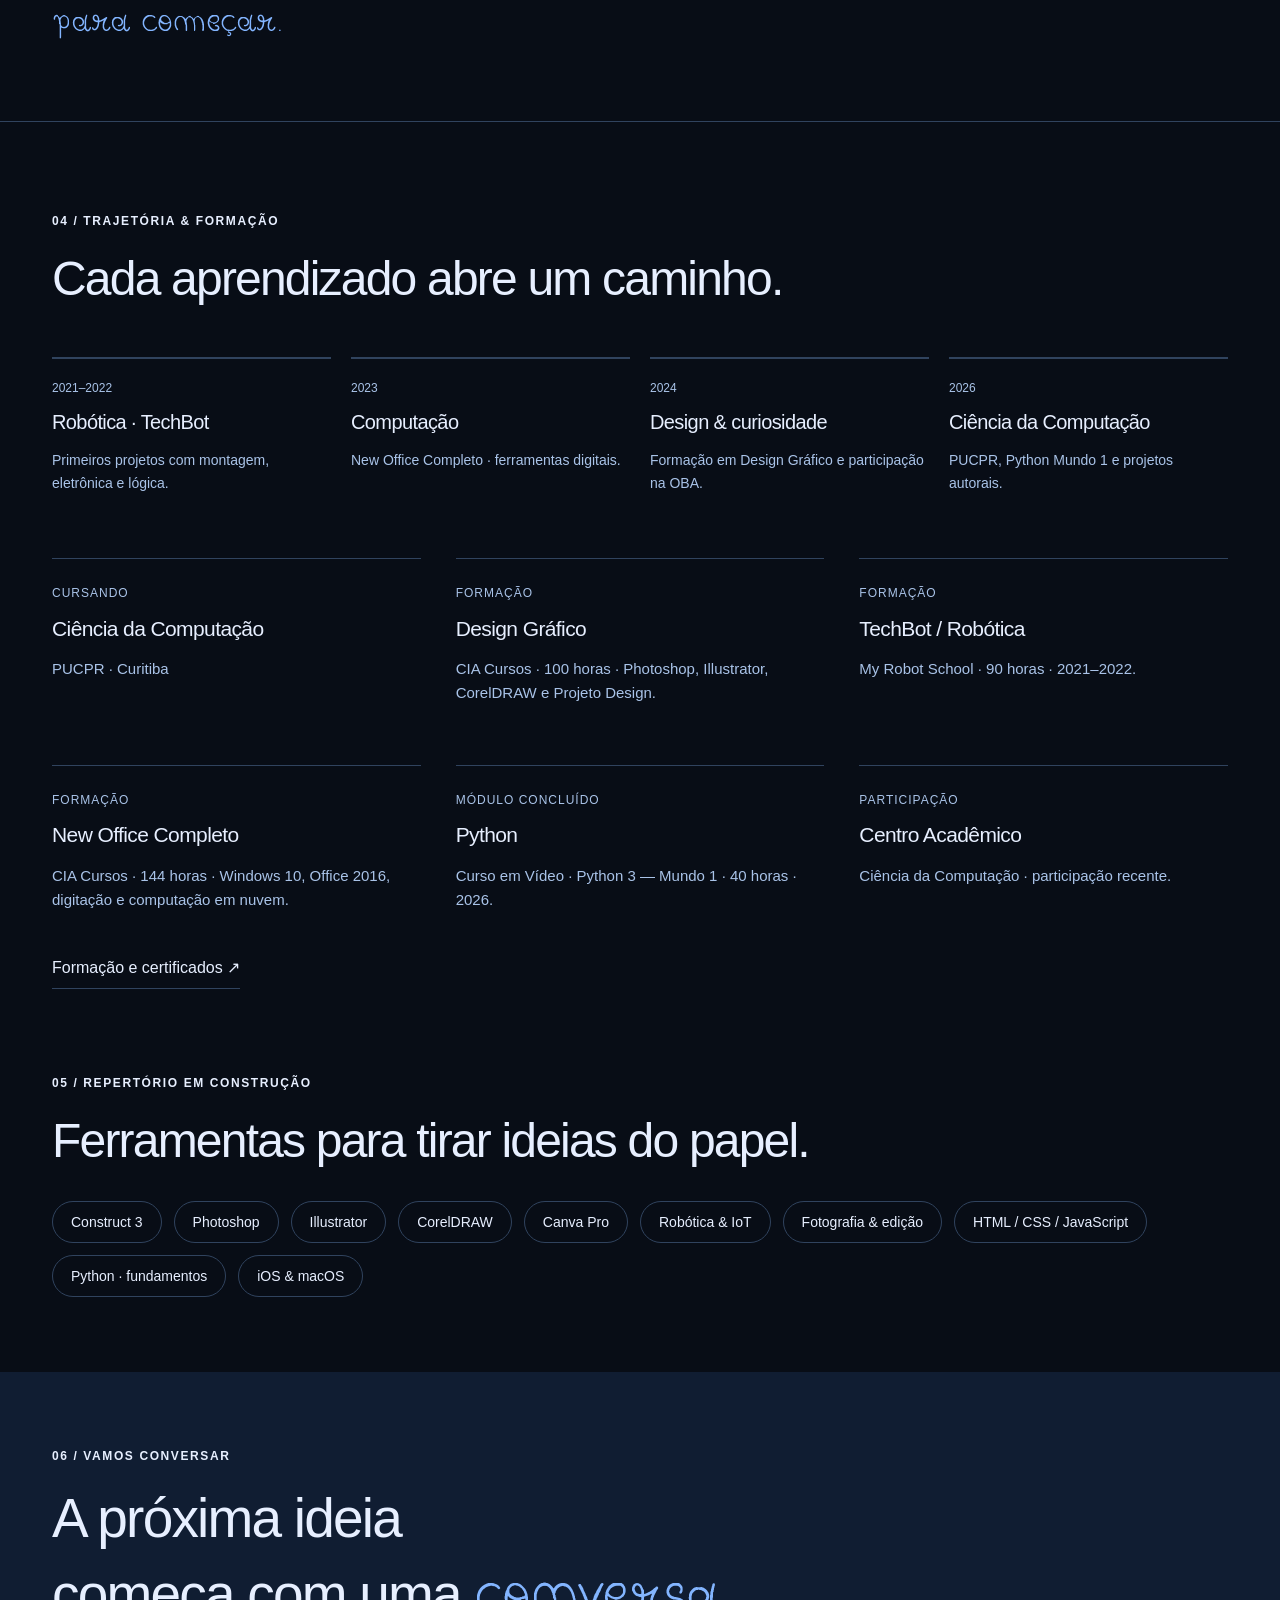
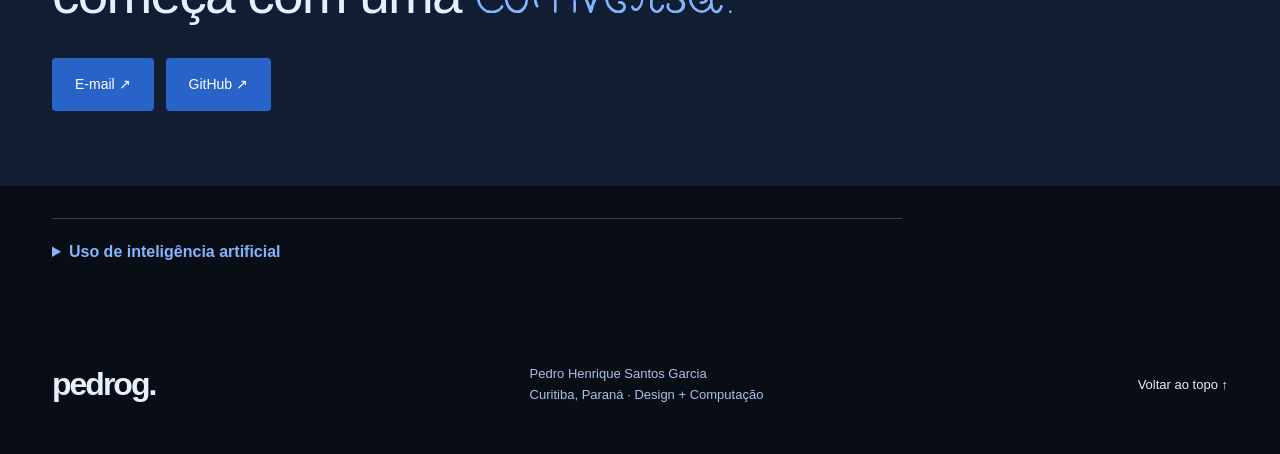
==== commit 294a854e: "Integrate LogicLab with redesigned interface and Pedro & Gaby credits" ====
--- a/index.html
+++ b/index.html
@@ -85,7 +85,7 @@
 </a>
 <a class="project-link" href="projetos/quiz-logica.html">
 <div class="logic-cover">
-<span class="eyebrow">EM DESENVOLVIMENTO</span>
+<span class="eyebrow">LOGICLAB · PEDRO & GABY</span>
 <span class="logic">p <span>→</span> q</span>
 <div class="truth">
 <span>V → V = V</span>
@@ -95,8 +95,8 @@
 <div class="project-info">
 <div>
 <span class="eyebrow">03 · LÓGICA / APRENDIZADO</span>
-<h3>E se aprender virasse um quiz?</h3>
-<p>Lógica proposicional, uma pergunta por vez.</p>
+<h3>LogicLab — aprender experimentando.</h3>
+<p>Conectivos, tradução e tabelas-verdade em um laboratório interativo.</p>
 </div>
 <span class="round" aria-hidden="true">↗</span>
 </div>
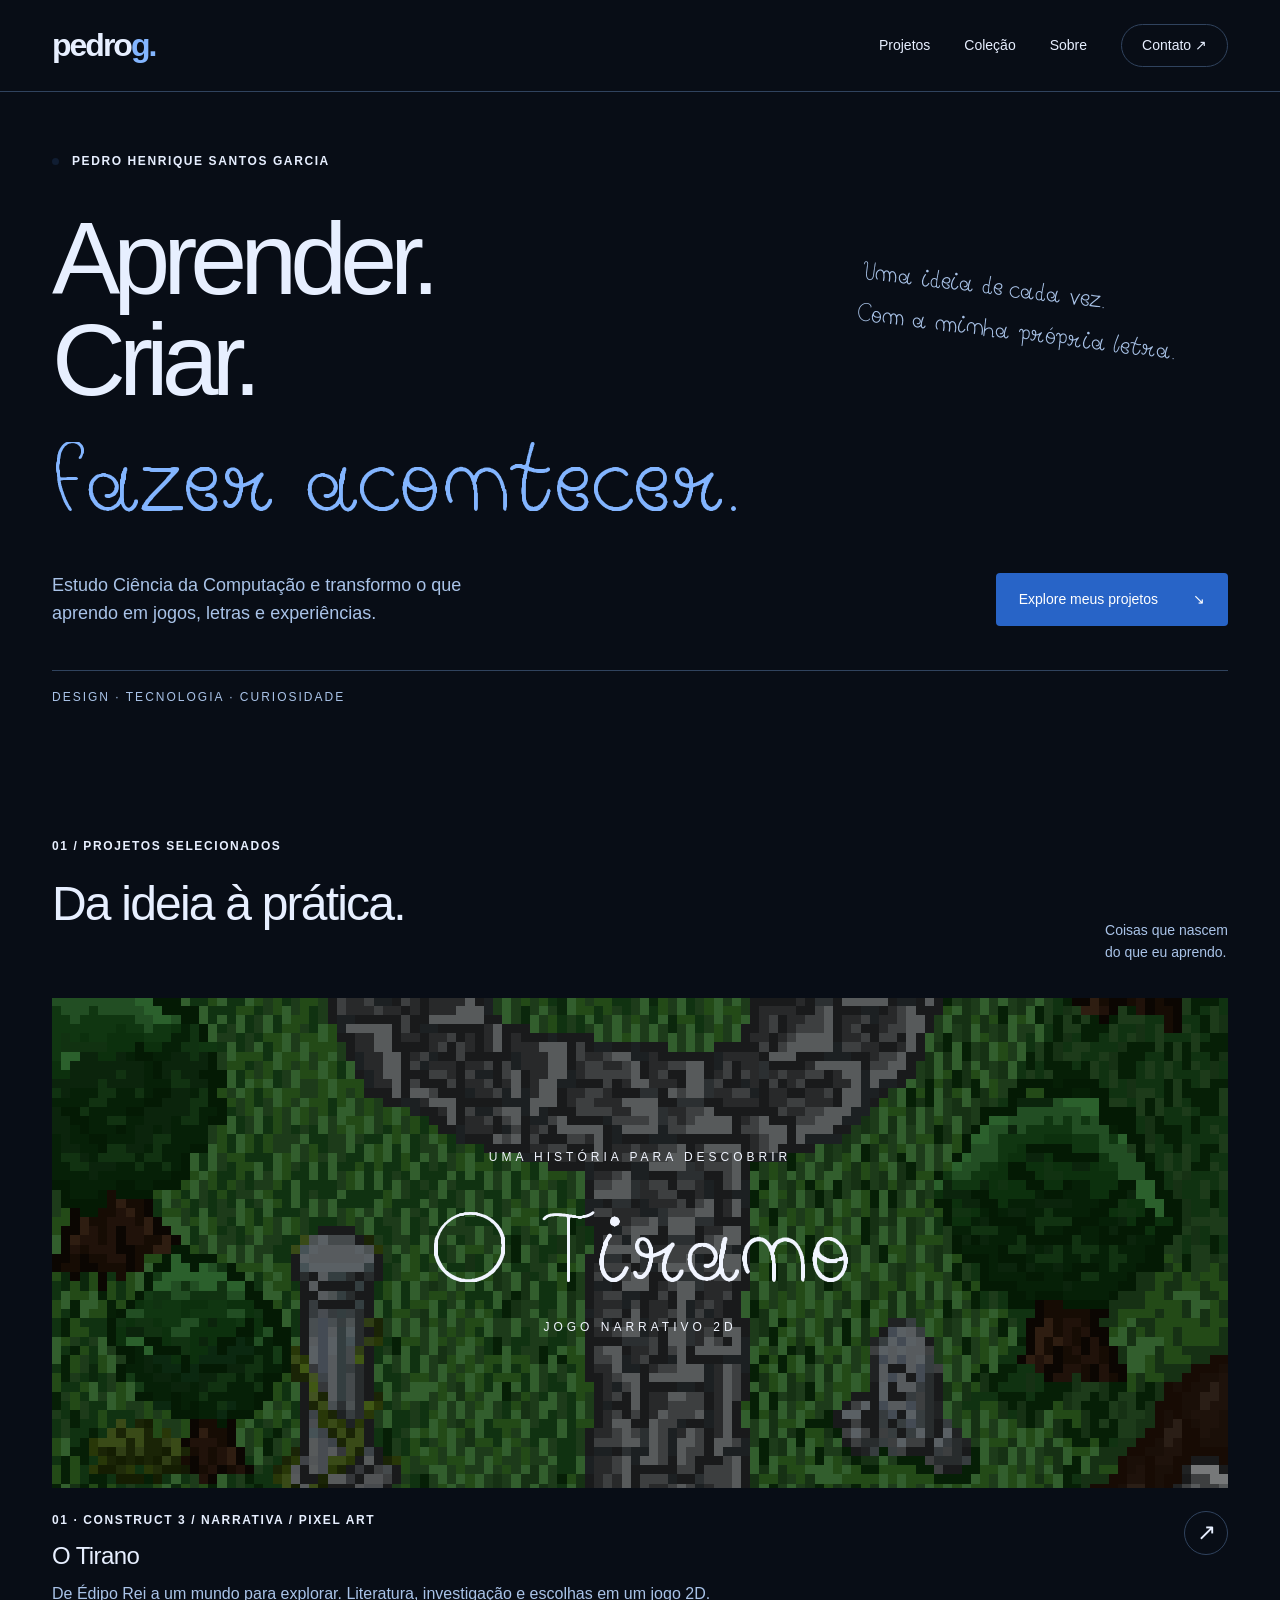
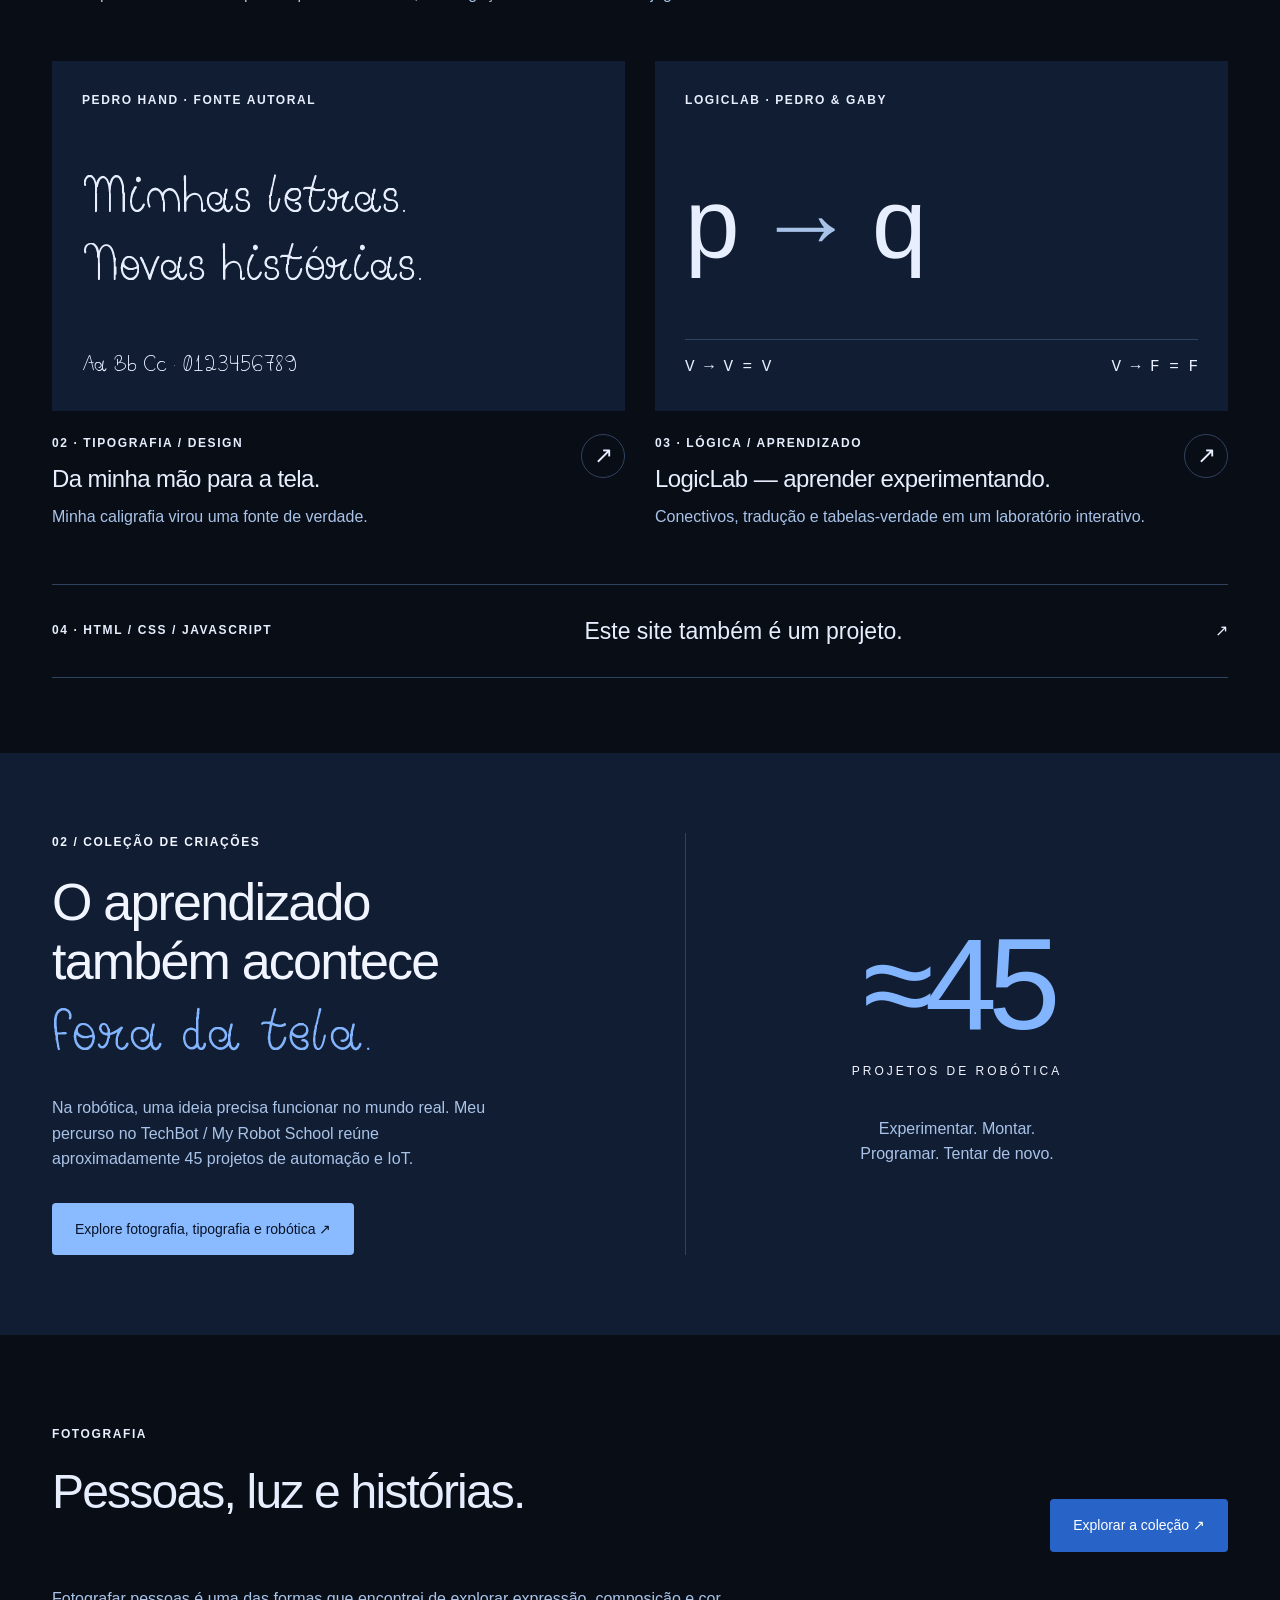
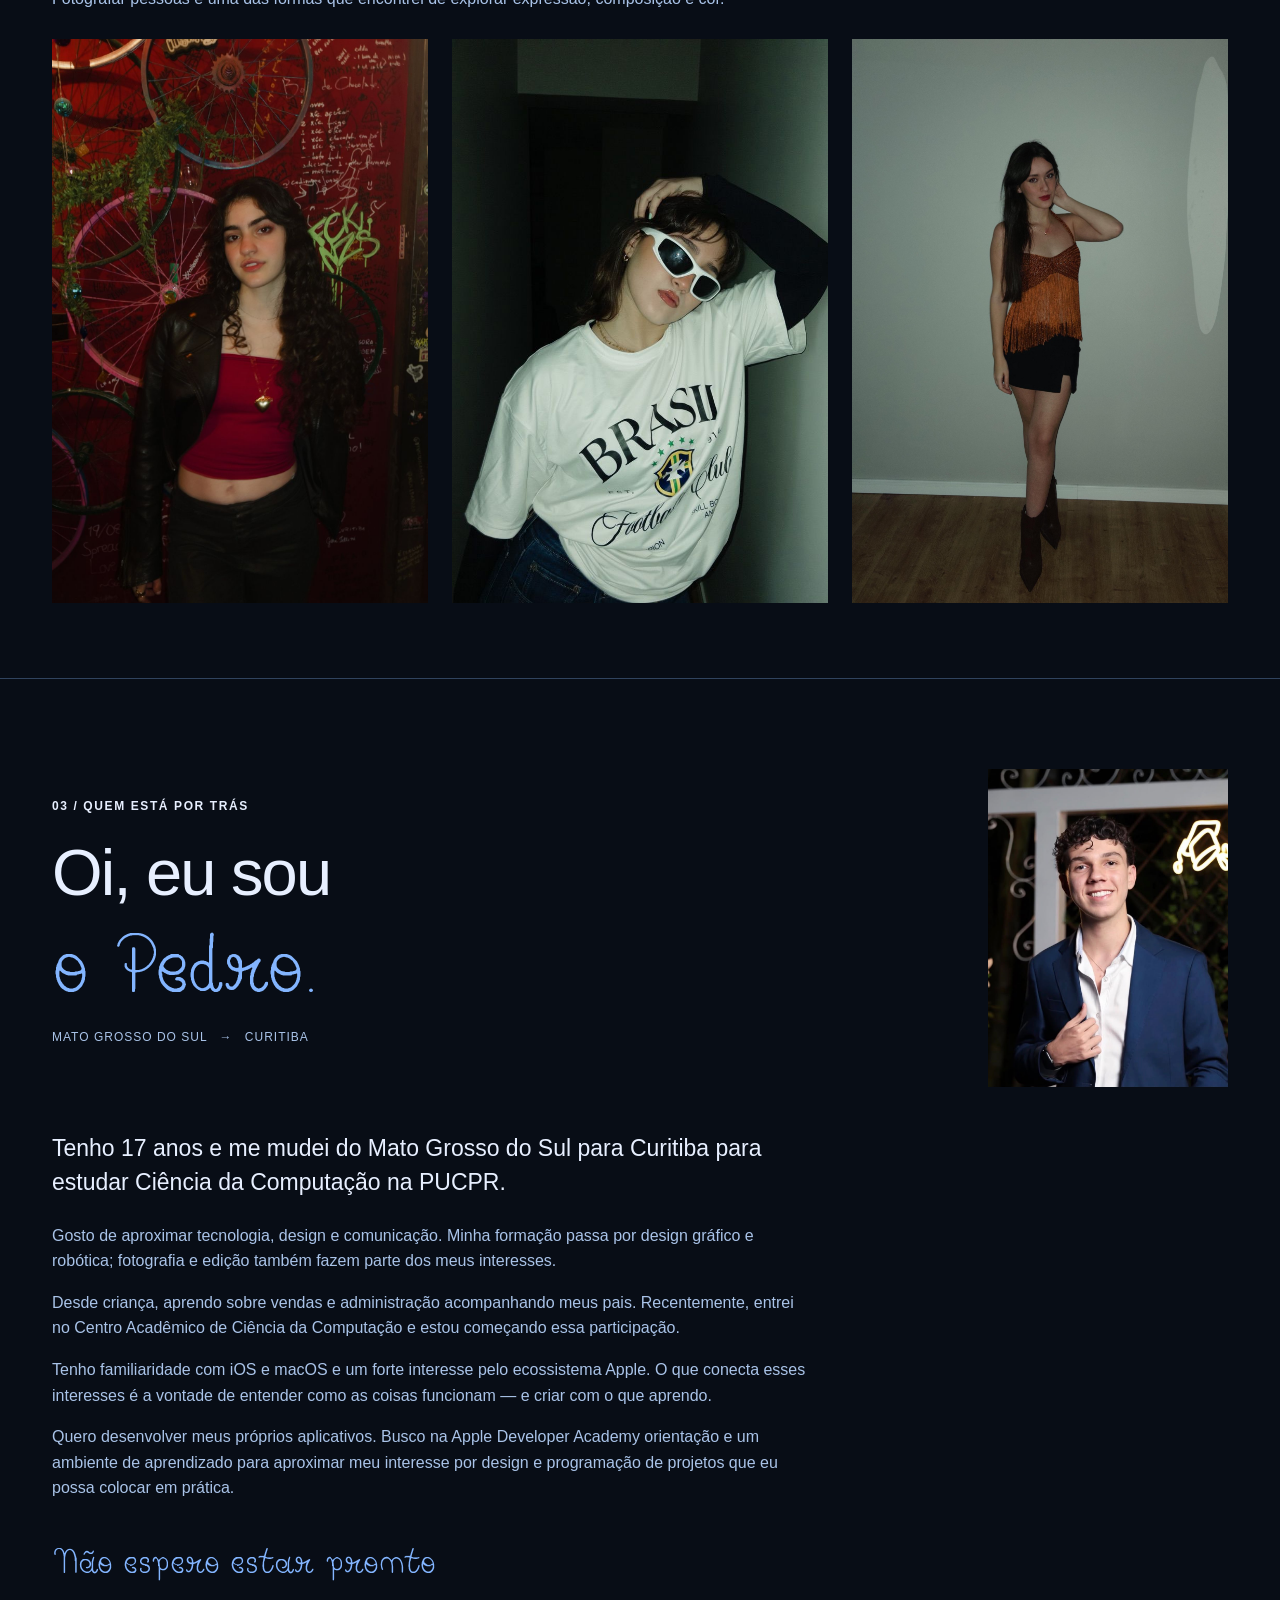
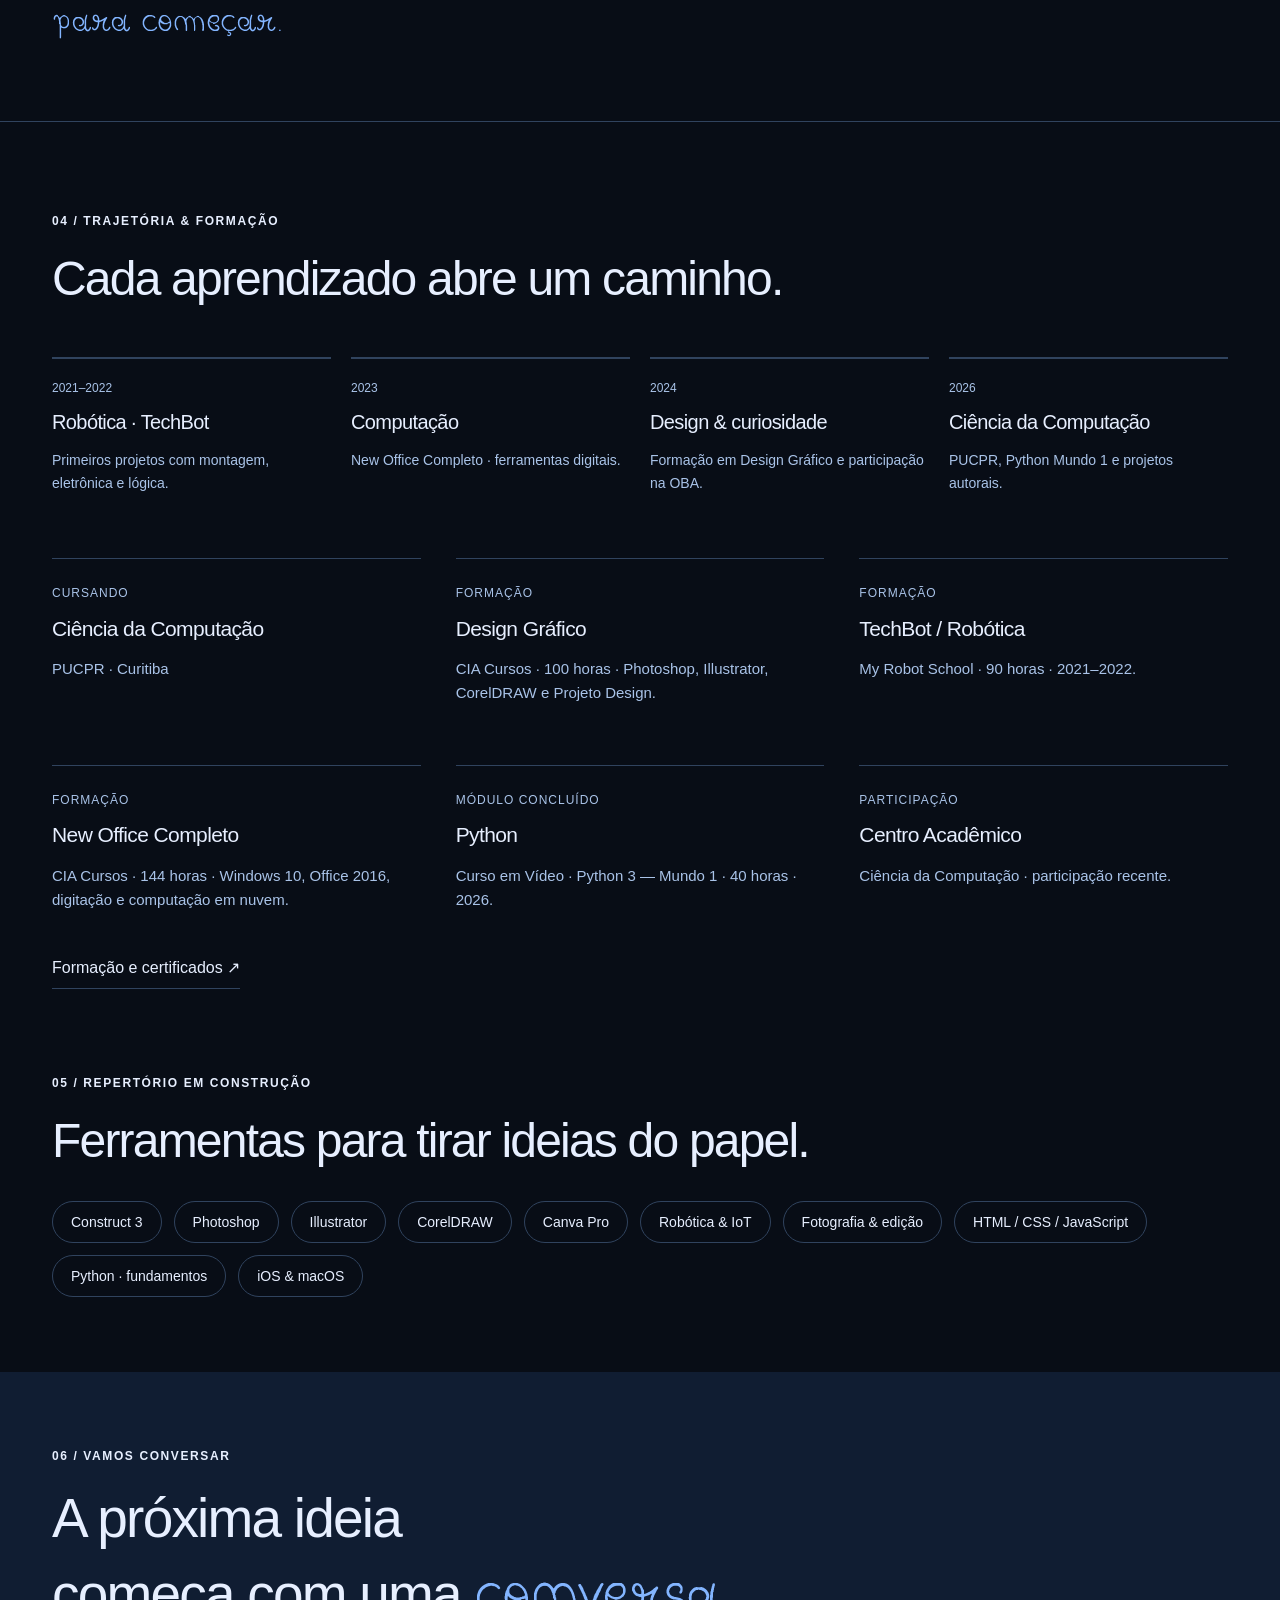
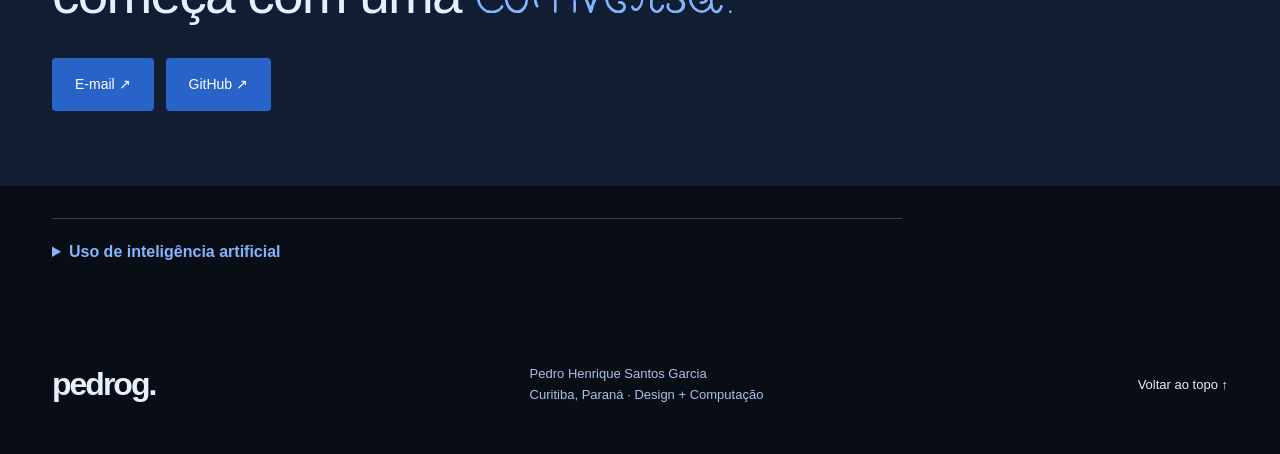
==== commit 2c97c80e: "Update selected photography and Pedro portrait with matching collection entry" ====
--- a/index.html
+++ b/index.html
@@ -8,8 +8,8 @@
 <title>Aprender, criar, fazer acontecer — Pedro Garcia</title>
 <link rel="icon" href="assets/icons/favicon.svg" type="image/svg+xml">
 <link rel="preload" href="assets/fonts/PedroHand-Regular.woff2" as="font" type="font/woff2" crossorigin>
-<link rel="stylesheet" href="style.css?v=photos-final">
-<script src="script.js?v=photos-final" defer>
+<link rel="stylesheet" href="style.css?v=logiclab-portraits-20260911">
+<script src="script.js?v=logiclab-portraits-20260911" defer>
 </script>
 </head>
 <body>
@@ -125,7 +125,7 @@
 </div>
 </div>
 </section>
-<section class="wrap section photography-preview"><div class="section-heading"><div><span class="eyebrow">FOTOGRAFIA</span><h2>Pessoas, luz e histórias.</h2></div><a class="button" href="colecao.html#fotografia">Explorar a coleção ↗</a></div><p>Fotografar pessoas é uma das formas que encontrei de explorar expressão, composição e cor.</p><div class="photo-preview-grid"><figure><a href="colecao.html#fotografia" aria-label="Ver a coleção de fotografia"><img src="assets/images/fotografia/retrato-vermelho.jpeg" width="1067" height="1600" alt="Retrato de modelo diante de uma parede vermelha com bicicletas e inscrições." loading="lazy"></a></figure><figure><a href="colecao.html#fotografia" aria-label="Ver a coleção de fotografia"><img src="assets/images/fotografia/retrato-oculos.jpeg" width="724" height="1086" alt="Retrato de modelo com óculos brancos e camiseta do Brasil, iluminada por flash." loading="lazy"></a></figure><figure><a href="colecao.html#fotografia" aria-label="Ver a coleção de fotografia"><img src="assets/images/fotografia/retrato-laranja.jpeg" width="2688" height="4032" alt="Retrato de corpo inteiro de modelo com top laranja e jaqueta preta diante de uma parede clara." loading="lazy"></a></figure></div></section>
+<section class="wrap section photography-preview"><div class="section-heading"><div><span class="eyebrow">FOTOGRAFIA</span><h2>Pessoas, luz e histórias.</h2></div><a class="button" href="colecao.html#fotografia">Explorar a coleção ↗</a></div><p>Fotografar pessoas é uma das formas que encontrei de explorar expressão, composição e cor.</p><div class="photo-preview-grid"><figure><a href="colecao.html#fotografia" aria-label="Ver a coleção de fotografia"><img src="assets/images/fotografia/retrato-vermelho.jpeg" width="1067" height="1600" alt="Retrato de modelo diante de uma parede vermelha com bicicletas e inscrições." loading="lazy"></a></figure><figure><a href="colecao.html#fotografia" aria-label="Ver a coleção de fotografia"><img src="assets/images/fotografia/retrato-oculos.jpeg" width="724" height="1086" alt="Retrato de modelo com óculos brancos e camiseta do Brasil, iluminada por flash." loading="lazy"></a></figure><figure><a href="colecao.html#fotografia" aria-label="Ver a coleção de fotografia"><img src="assets/images/fotografia/retrato-fundo-frio.jpg" width="1600" height="2242" class="portrait-cool" alt="Retrato de corpo inteiro de modelo com top marrom diante de um fundo cinza-esverdeado." loading="lazy"></a></figure></div></section>
 <section id="sobre" class="wrap section about">
 <div class="about-intro">
 <div>
@@ -135,7 +135,7 @@
 </h2>
 <p class="location">MATO GROSSO DO SUL <span>→</span> CURITIBA</p>
 </div>
-<figure class="portrait-original"><img src="assets/images/pedro-janela.jpeg" alt="Pedro de camisa azul, com luz natural lateral junto à janela." width="771" height="1020" loading="lazy"></figure>
+<figure class="portrait-original"><img src="assets/images/pedro-retrato.png" alt="Pedro sorrindo, de blazer azul e camisa branca, diante de um fundo escuro." width="1179" height="1227" loading="lazy"></figure>
 </div>
 <div class="about-copy">
 <p class="lead">Tenho 17 anos e me mudei do Mato Grosso do Sul para Curitiba para estudar Ciência da Computação na PUCPR.</p>
--- a/style.css
+++ b/style.css
@@ -1271,3 +1271,7 @@
 .photo-preview-grid img { display: block; width: 100%; height: auto; }
 .photography-preview { border-bottom: 1px solid #30435e; }
 @media (max-width: 600px) { .photo-preview-grid { grid-template-columns: 1fr; } }
+
+/* Trocas de retratos: mantém o espaço da composição existente. */
+.portrait-original img { aspect-ratio: 771 / 1020; object-fit: cover; object-position: 50% 40%; }
+.photo-preview-grid img.portrait-cool, .photo-selection img.portrait-cool { aspect-ratio: 2 / 3; object-fit: cover; object-position: 50% 50%; }
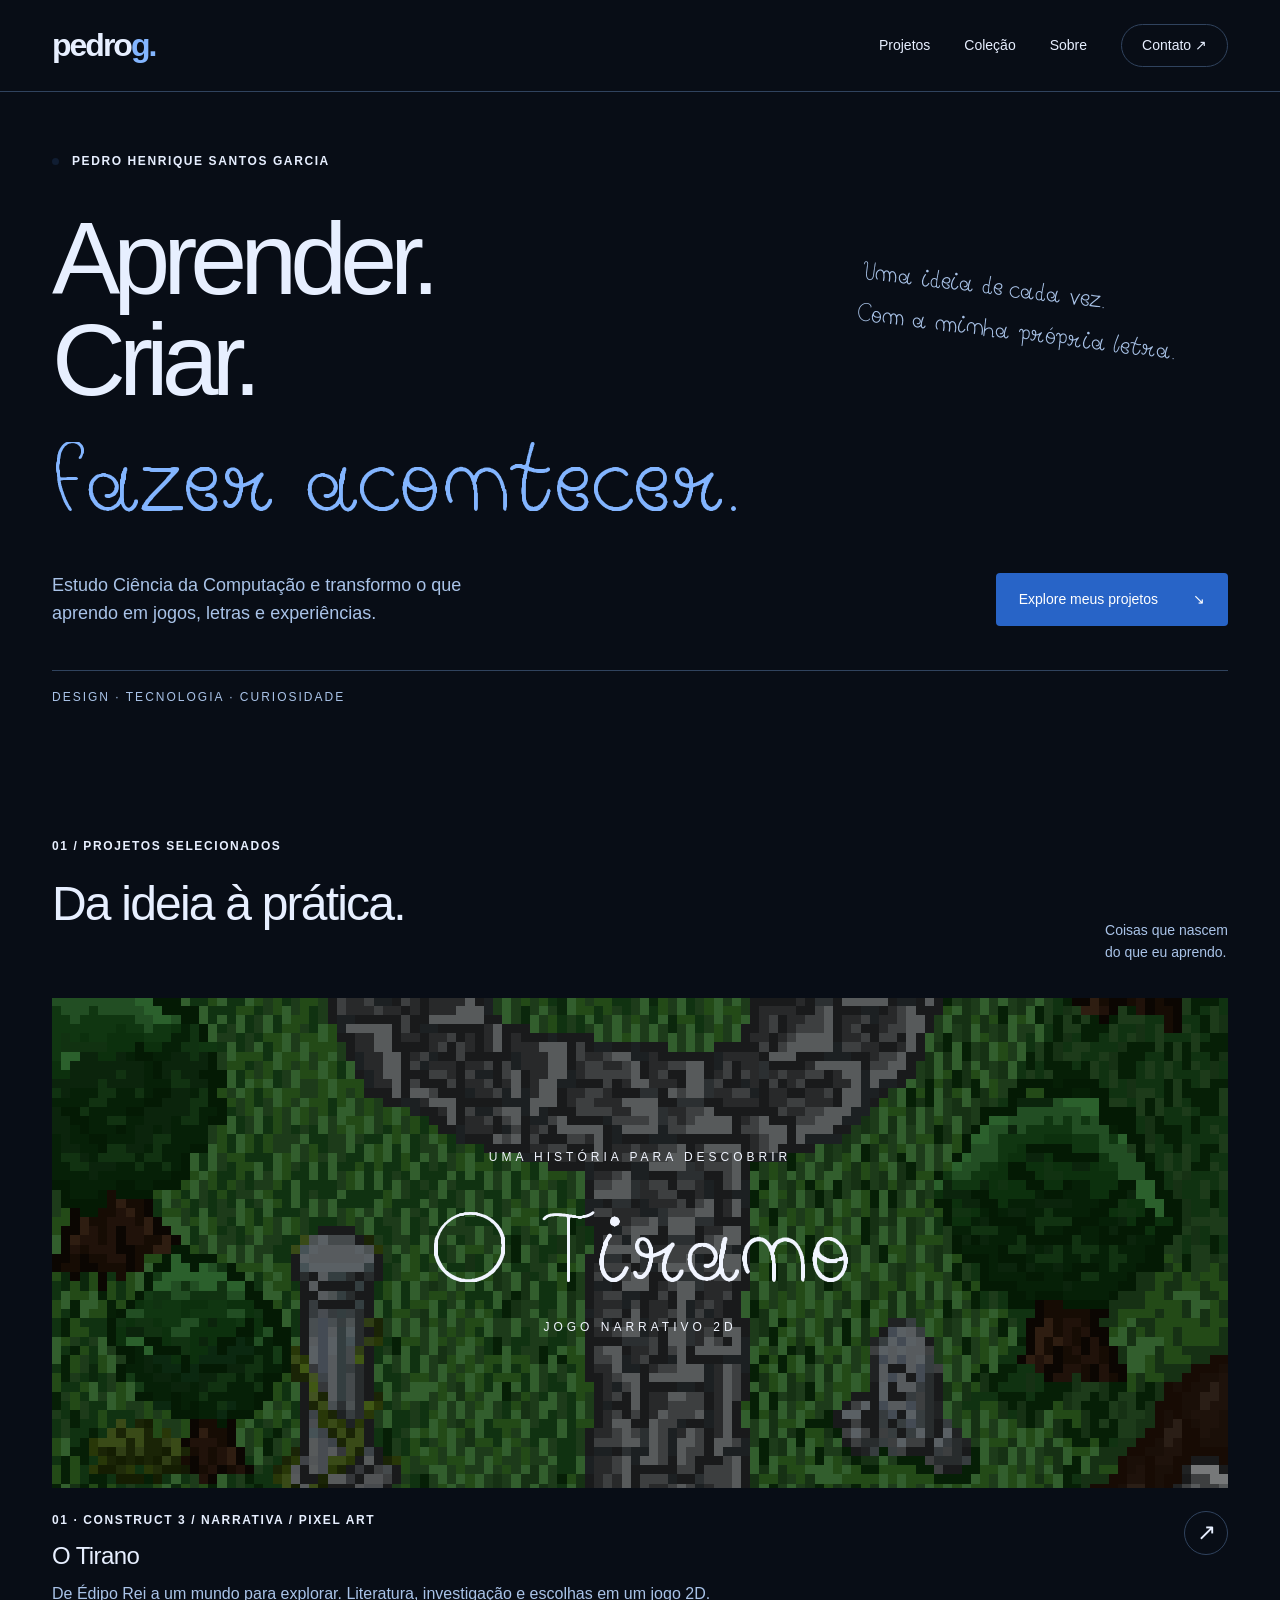
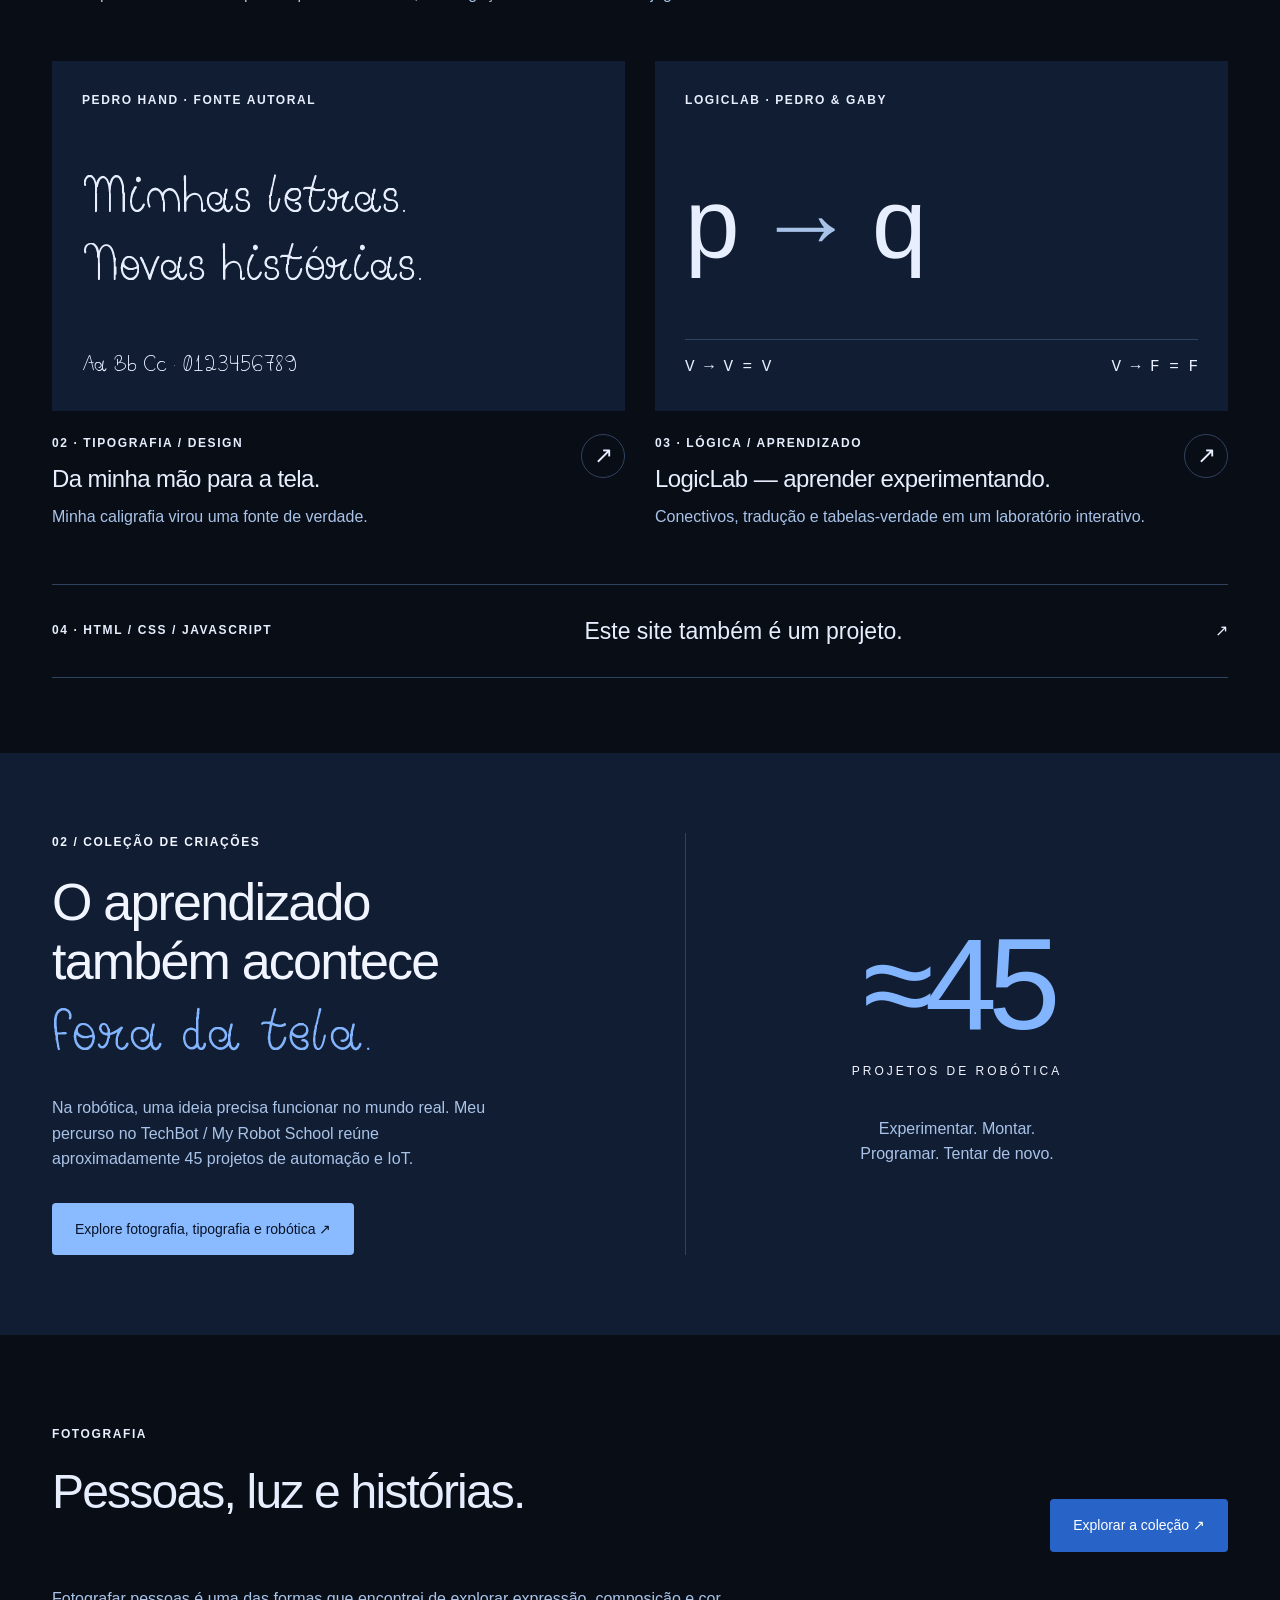
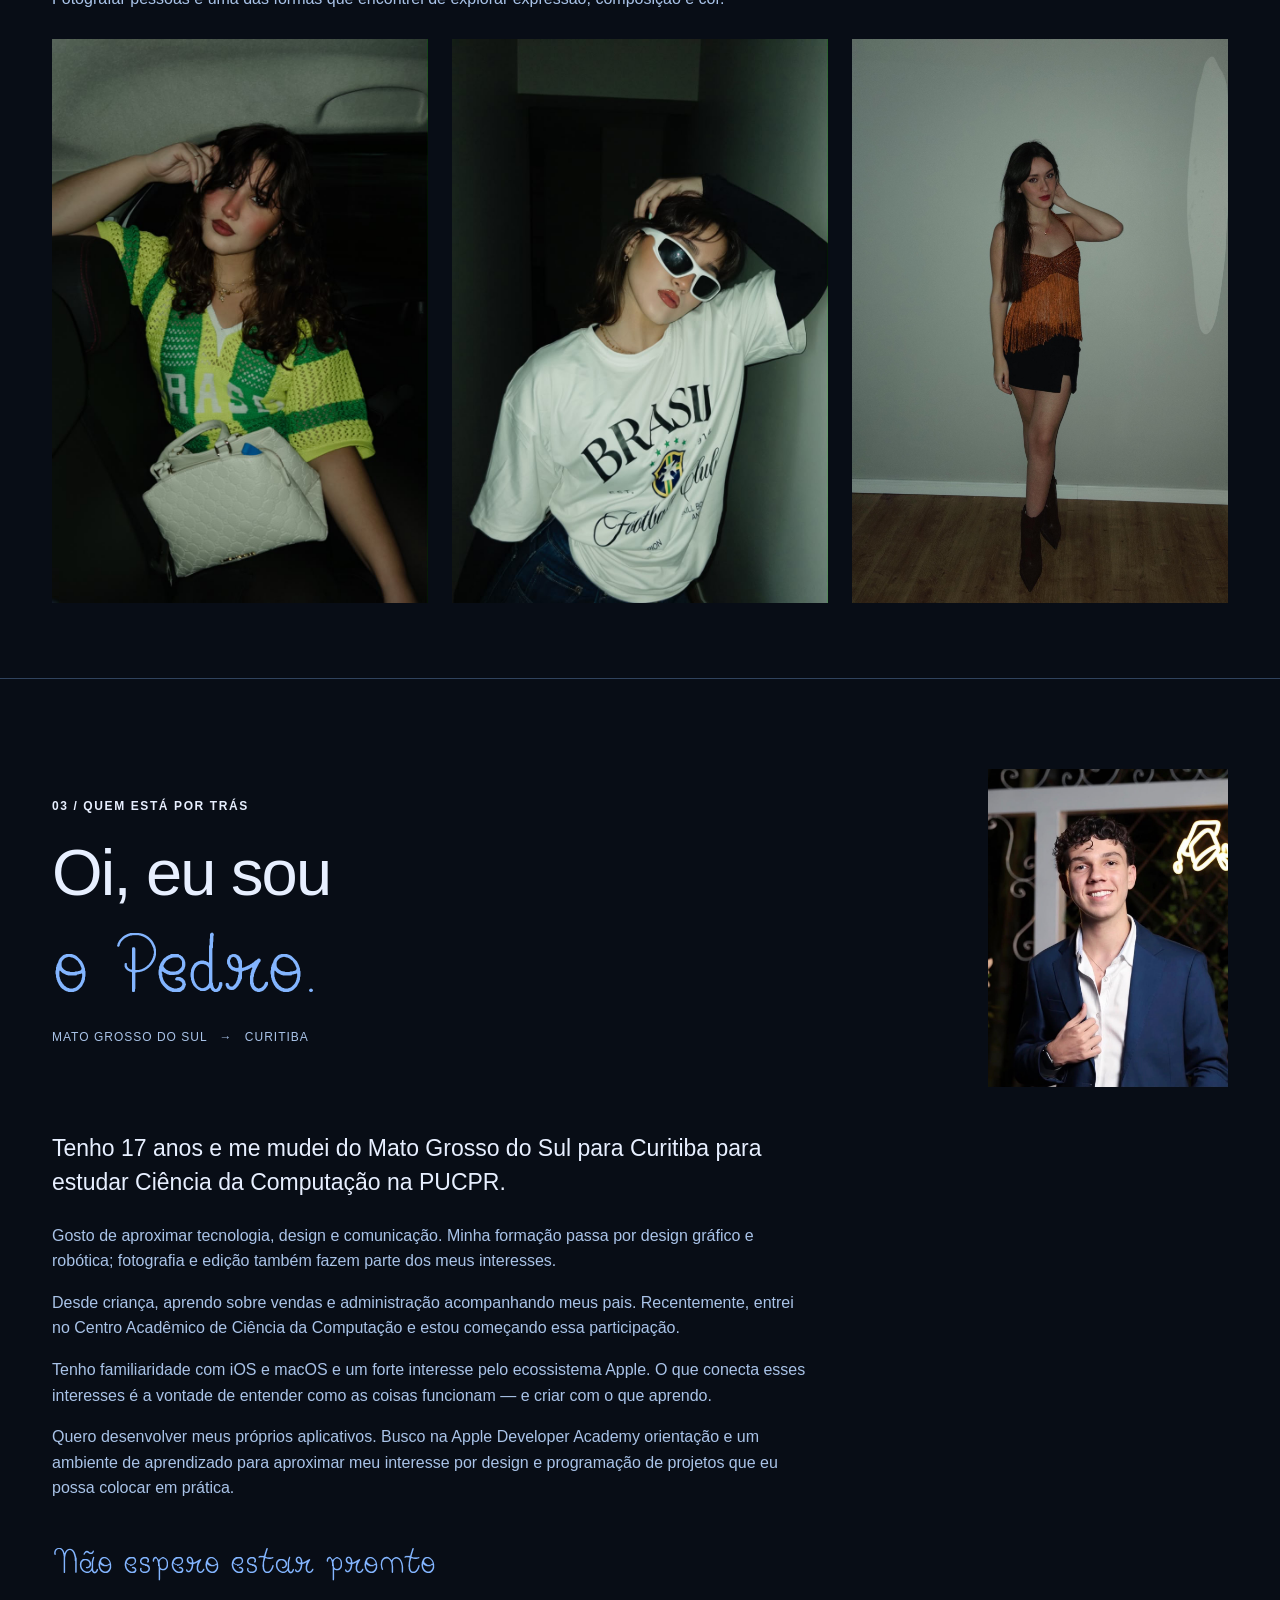
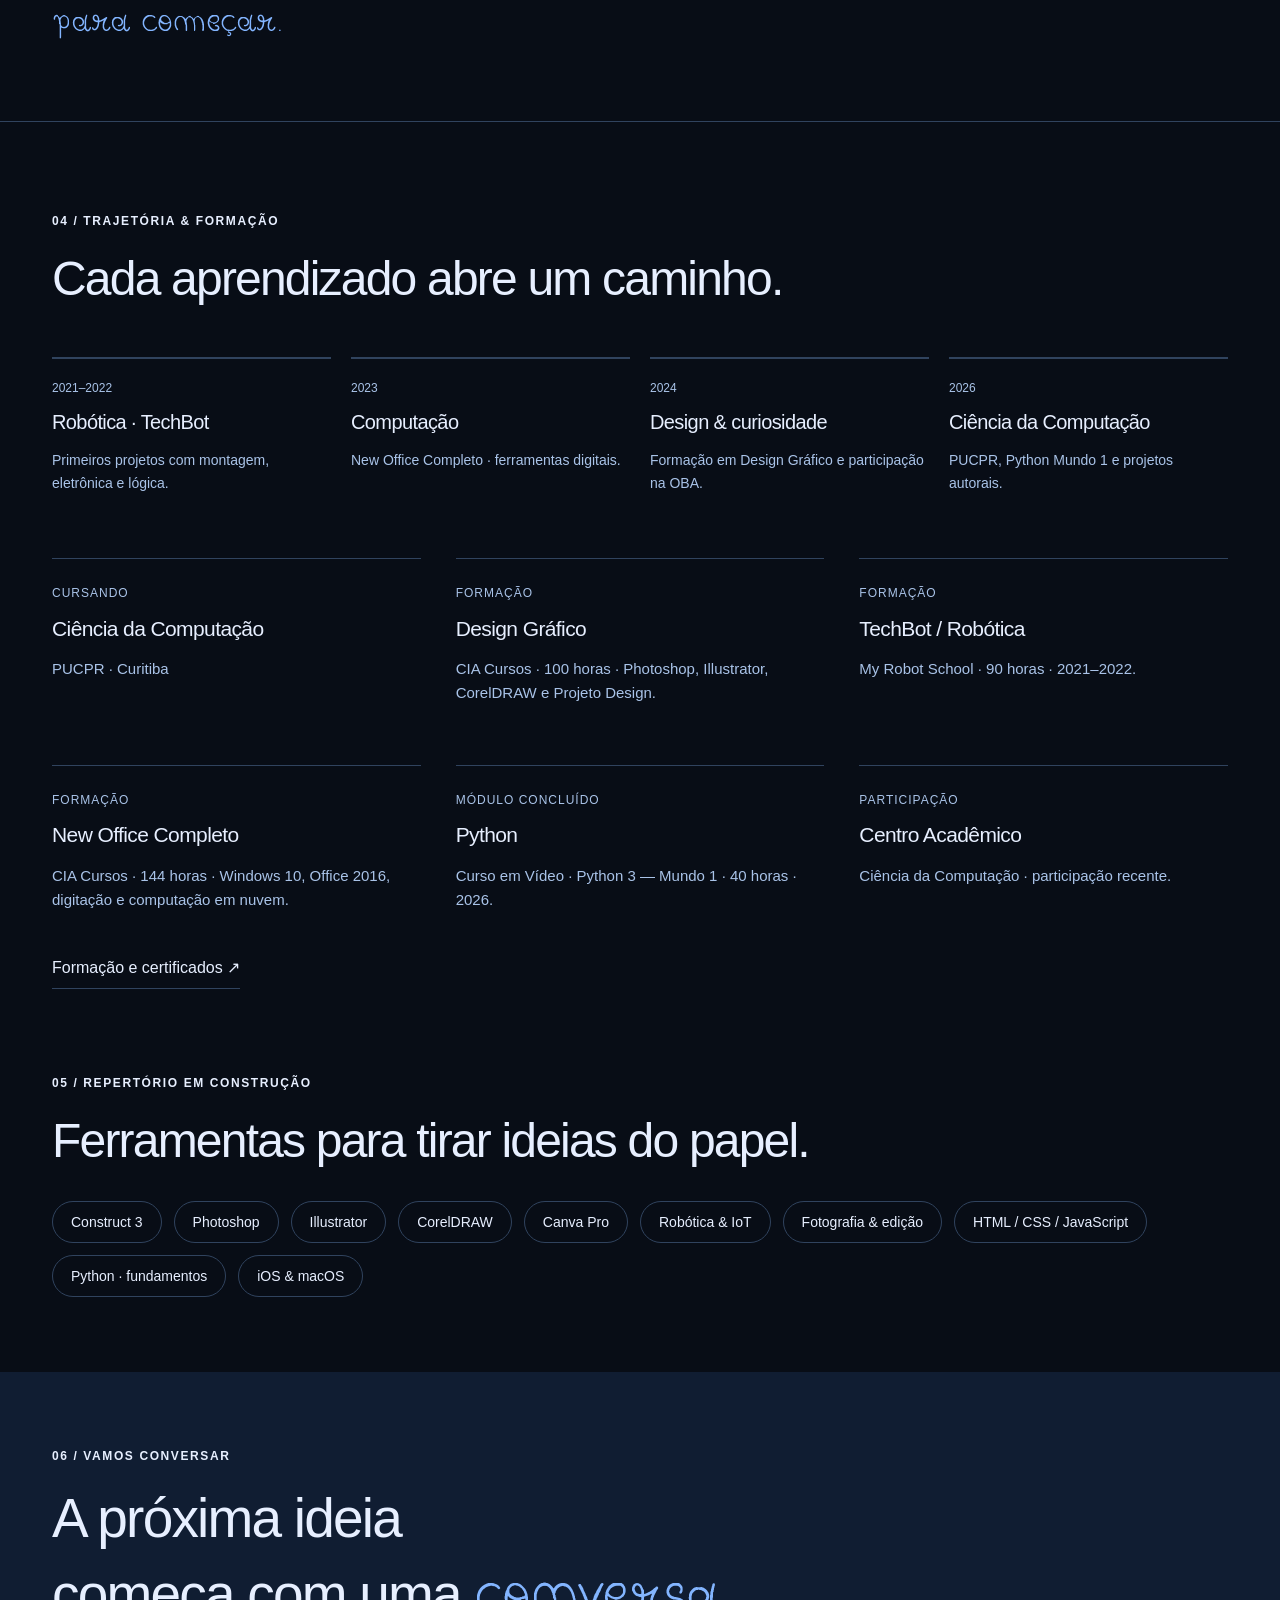
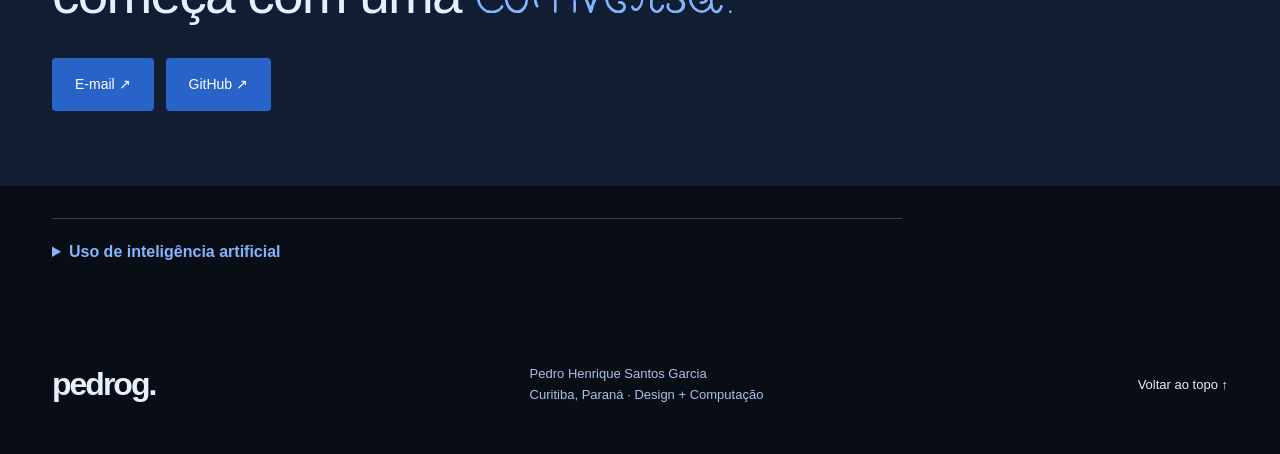
==== commit 22f9216b: "Replace two photography entries with Pedro's final images" ====
--- a/index.html
+++ b/index.html
@@ -125,7 +125,7 @@
 </div>
 </div>
 </section>
-<section class="wrap section photography-preview"><div class="section-heading"><div><span class="eyebrow">FOTOGRAFIA</span><h2>Pessoas, luz e histórias.</h2></div><a class="button" href="colecao.html#fotografia">Explorar a coleção ↗</a></div><p>Fotografar pessoas é uma das formas que encontrei de explorar expressão, composição e cor.</p><div class="photo-preview-grid"><figure><a href="colecao.html#fotografia" aria-label="Ver a coleção de fotografia"><img src="assets/images/fotografia/retrato-vermelho.jpeg" width="1067" height="1600" alt="Retrato de modelo diante de uma parede vermelha com bicicletas e inscrições." loading="lazy"></a></figure><figure><a href="colecao.html#fotografia" aria-label="Ver a coleção de fotografia"><img src="assets/images/fotografia/retrato-oculos.jpeg" width="724" height="1086" alt="Retrato de modelo com óculos brancos e camiseta do Brasil, iluminada por flash." loading="lazy"></a></figure><figure><a href="colecao.html#fotografia" aria-label="Ver a coleção de fotografia"><img src="assets/images/fotografia/retrato-fundo-frio.jpg" width="1600" height="2242" class="portrait-cool" alt="Retrato de corpo inteiro de modelo com top marrom diante de um fundo cinza-esverdeado." loading="lazy"></a></figure></div></section>
+<section class="wrap section photography-preview"><div class="section-heading"><div><span class="eyebrow">FOTOGRAFIA</span><h2>Pessoas, luz e histórias.</h2></div><a class="button" href="colecao.html#fotografia">Explorar a coleção ↗</a></div><p>Fotografar pessoas é uma das formas que encontrei de explorar expressão, composição e cor.</p><div class="photo-preview-grid"><figure><a href="colecao.html#fotografia" aria-label="Ver a coleção de fotografia"><img src="assets/images/fotografia/retrato-brasil-carro.png" width="854" height="1280" alt="Retrato de modelo no carro, com blusa verde e amarela do Brasil e bolsa branca." loading="lazy"></a></figure><figure><a href="colecao.html#fotografia" aria-label="Ver a coleção de fotografia"><img src="assets/images/fotografia/retrato-oculos-final.png" width="854" height="1280" alt="Retrato de modelo com óculos brancos e camiseta do Brasil, iluminada por flash." loading="lazy"></a></figure><figure><a href="colecao.html#fotografia" aria-label="Ver a coleção de fotografia"><img src="assets/images/fotografia/retrato-fundo-frio.jpg" width="1600" height="2242" class="portrait-cool" alt="Retrato de corpo inteiro de modelo com top marrom diante de um fundo cinza-esverdeado." loading="lazy"></a></figure></div></section>
 <section id="sobre" class="wrap section about">
 <div class="about-intro">
 <div>
